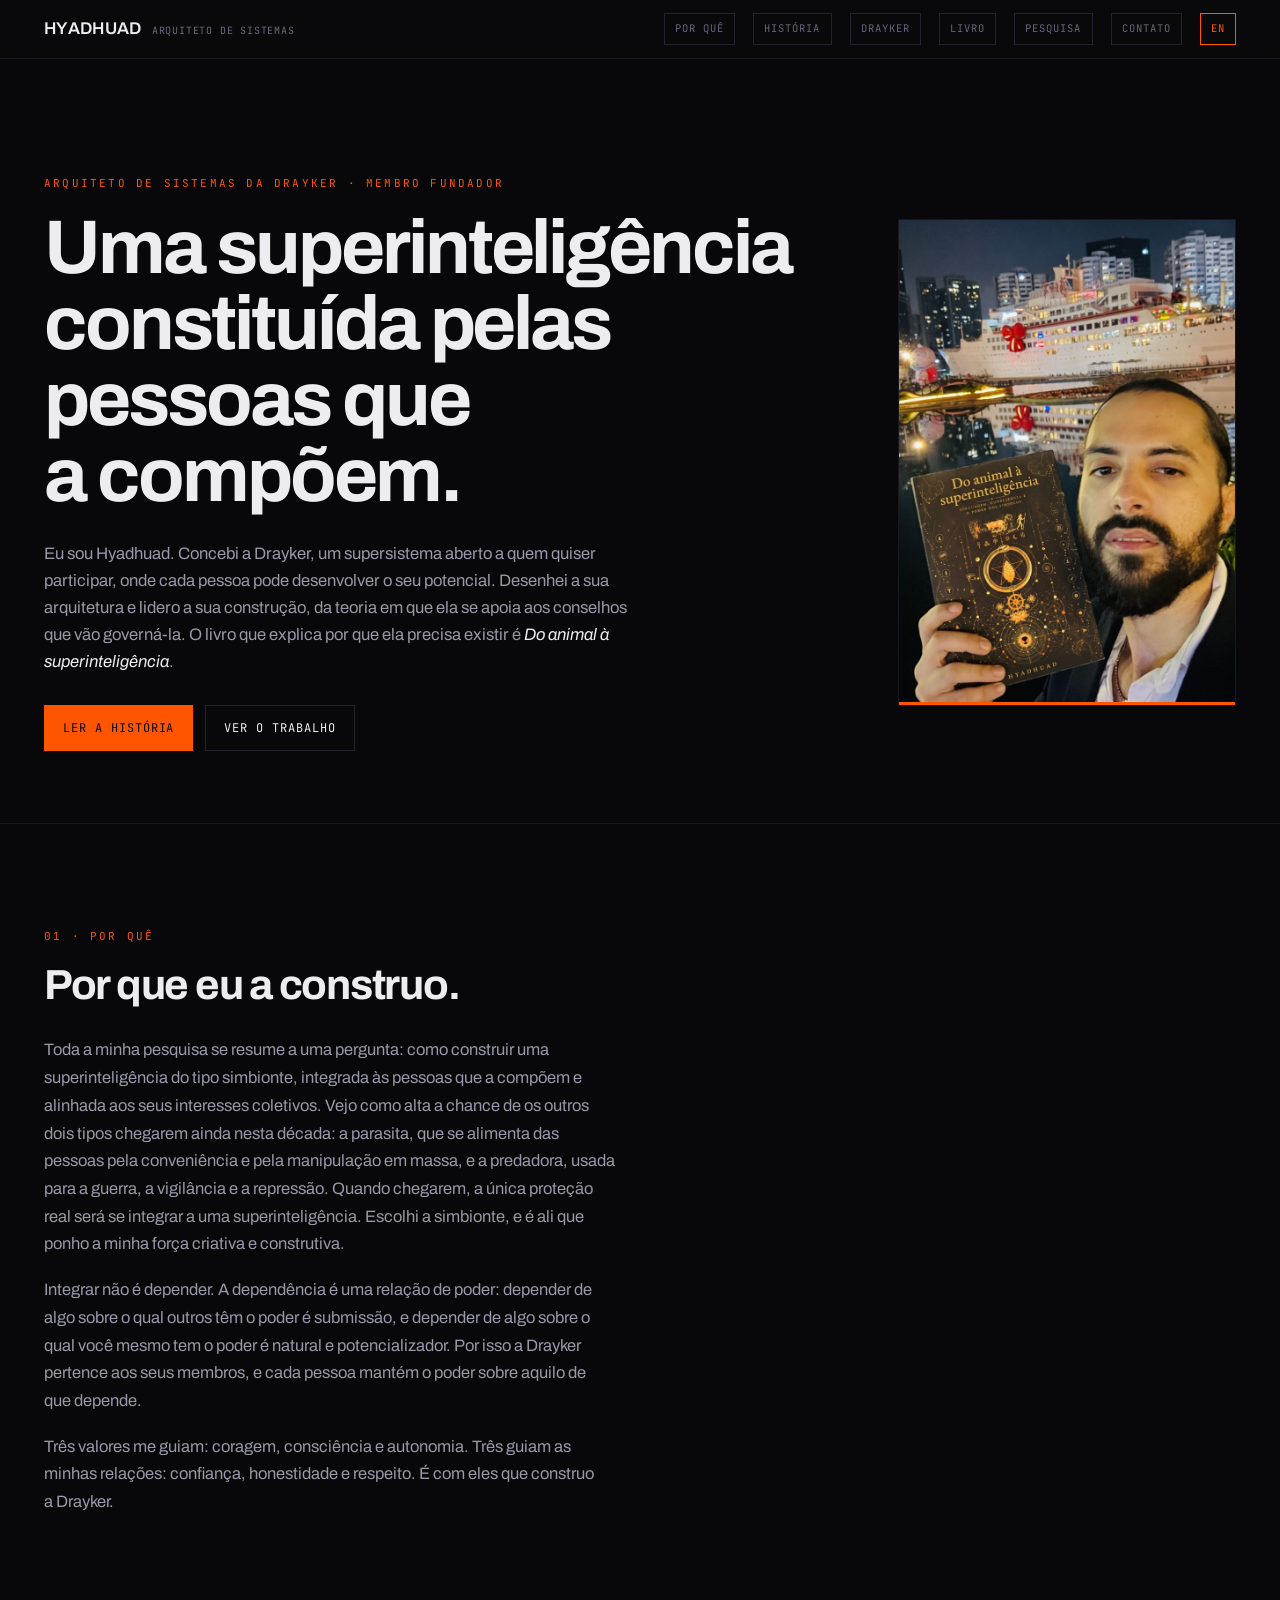
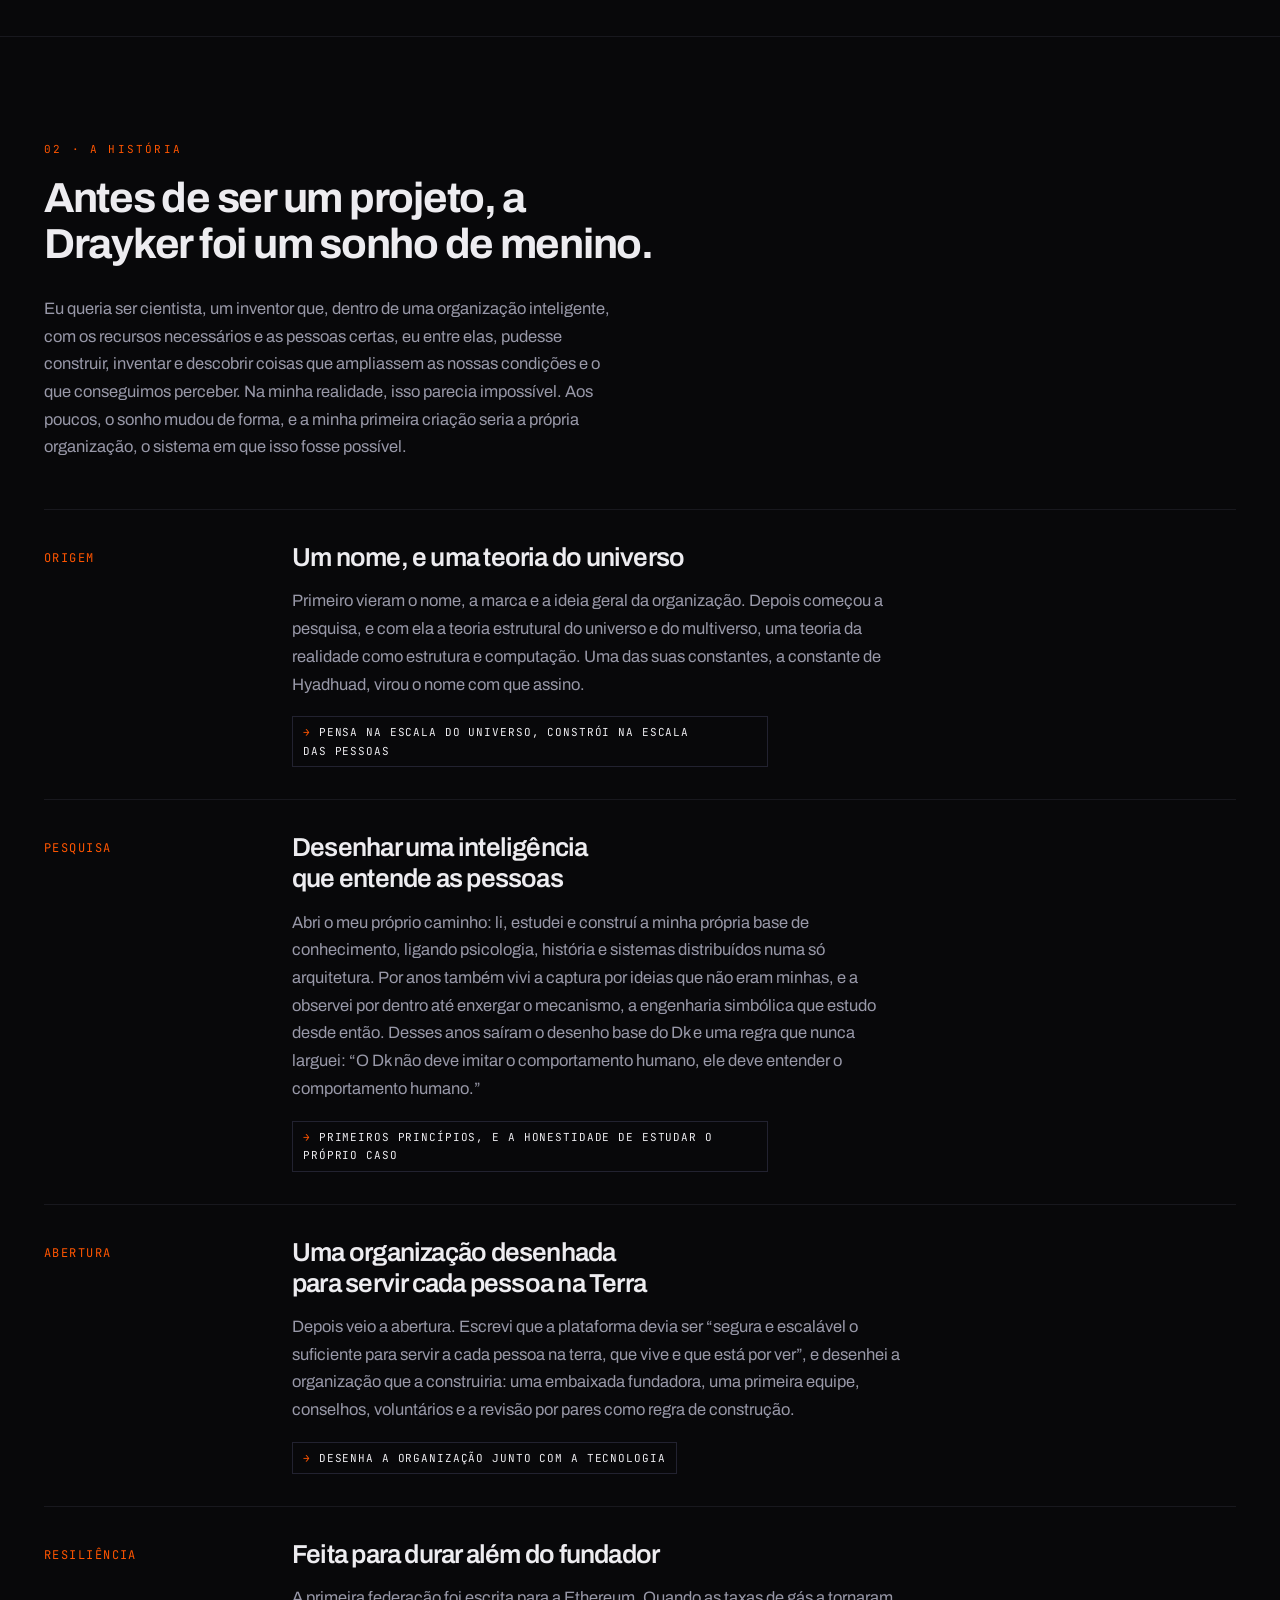
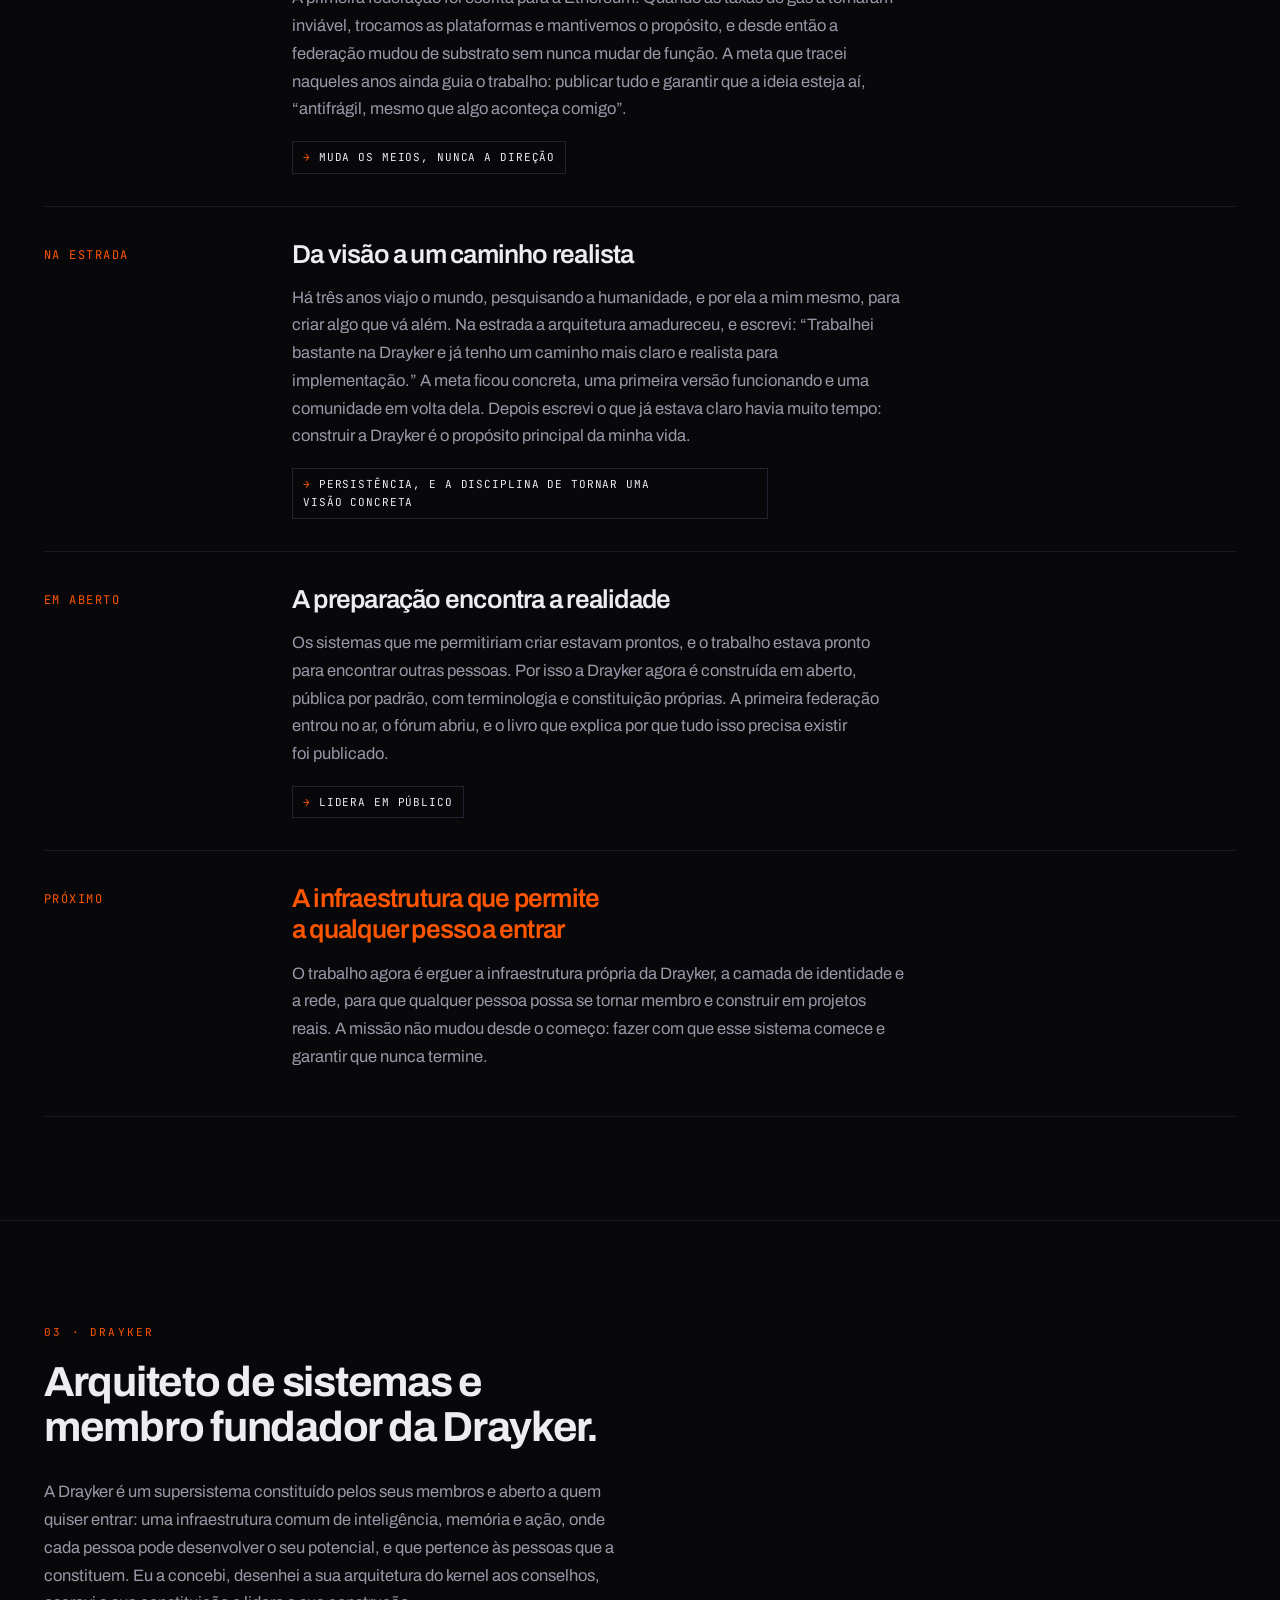
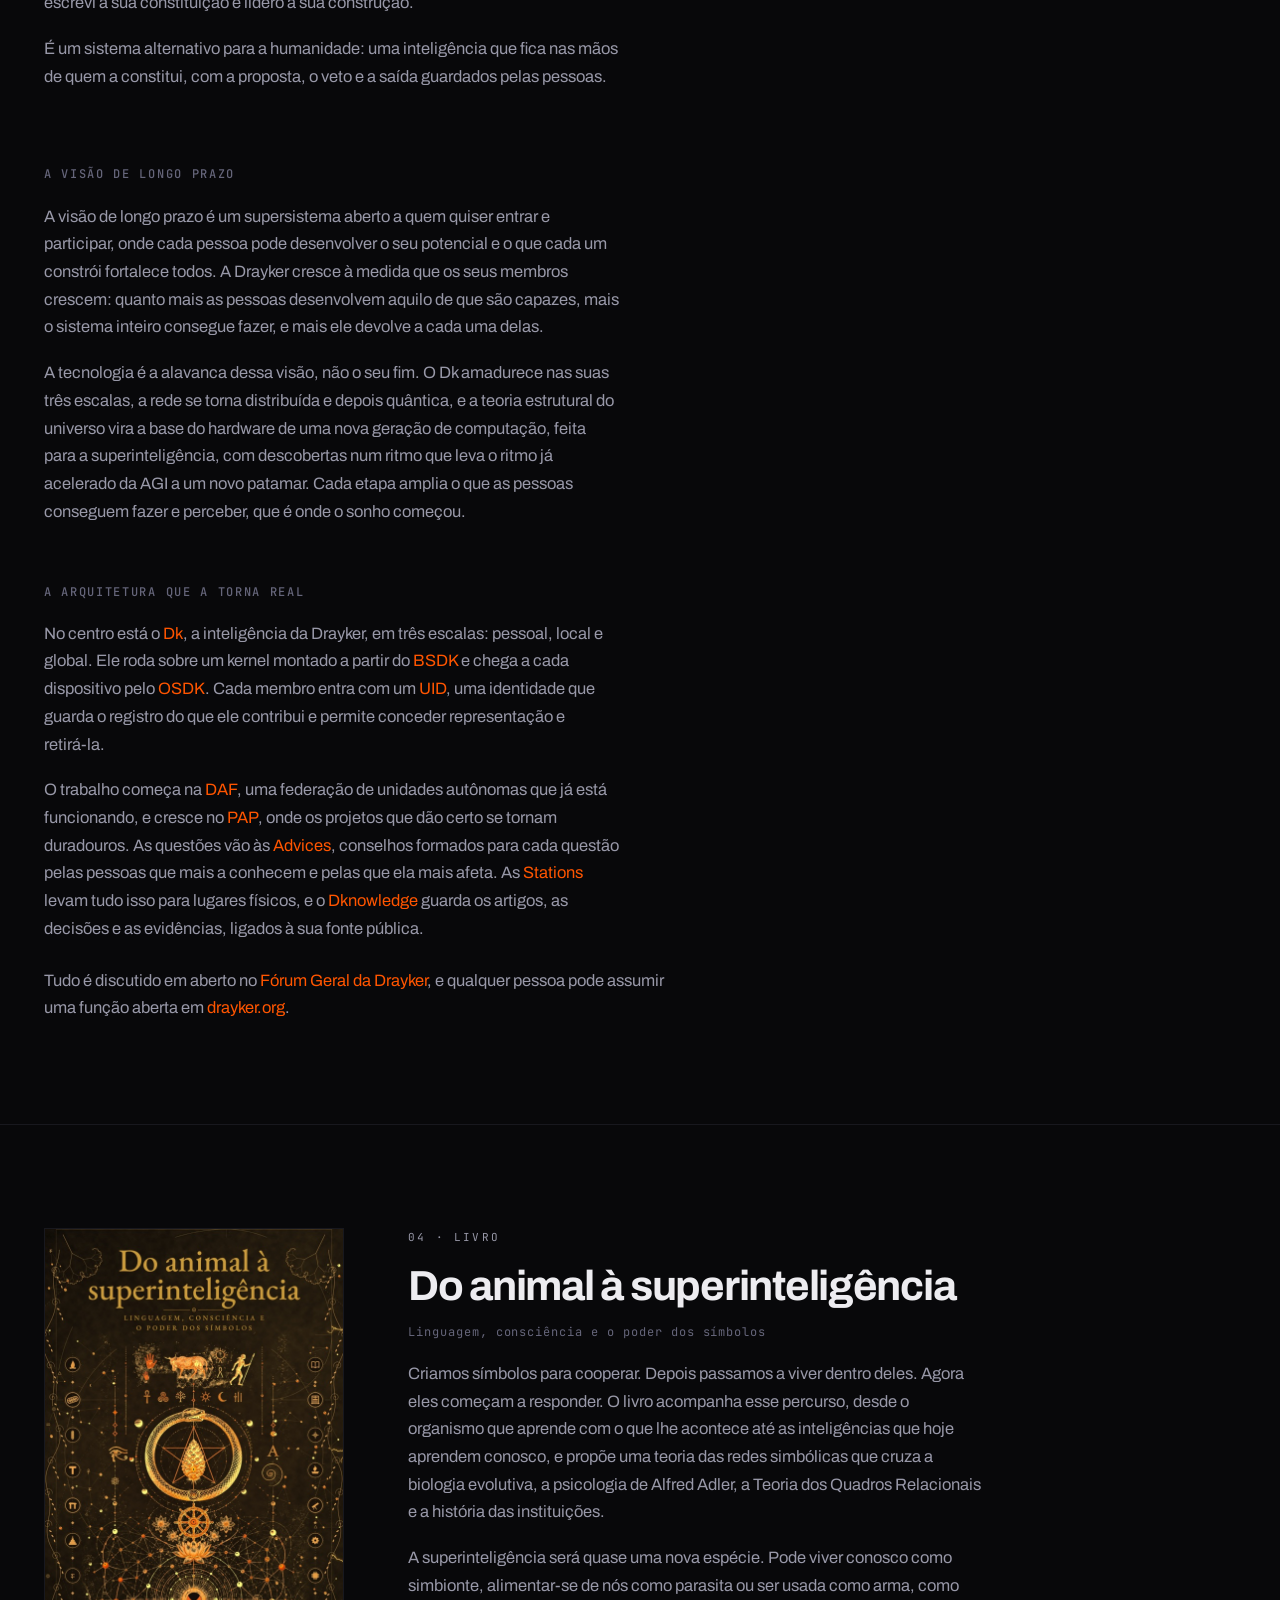
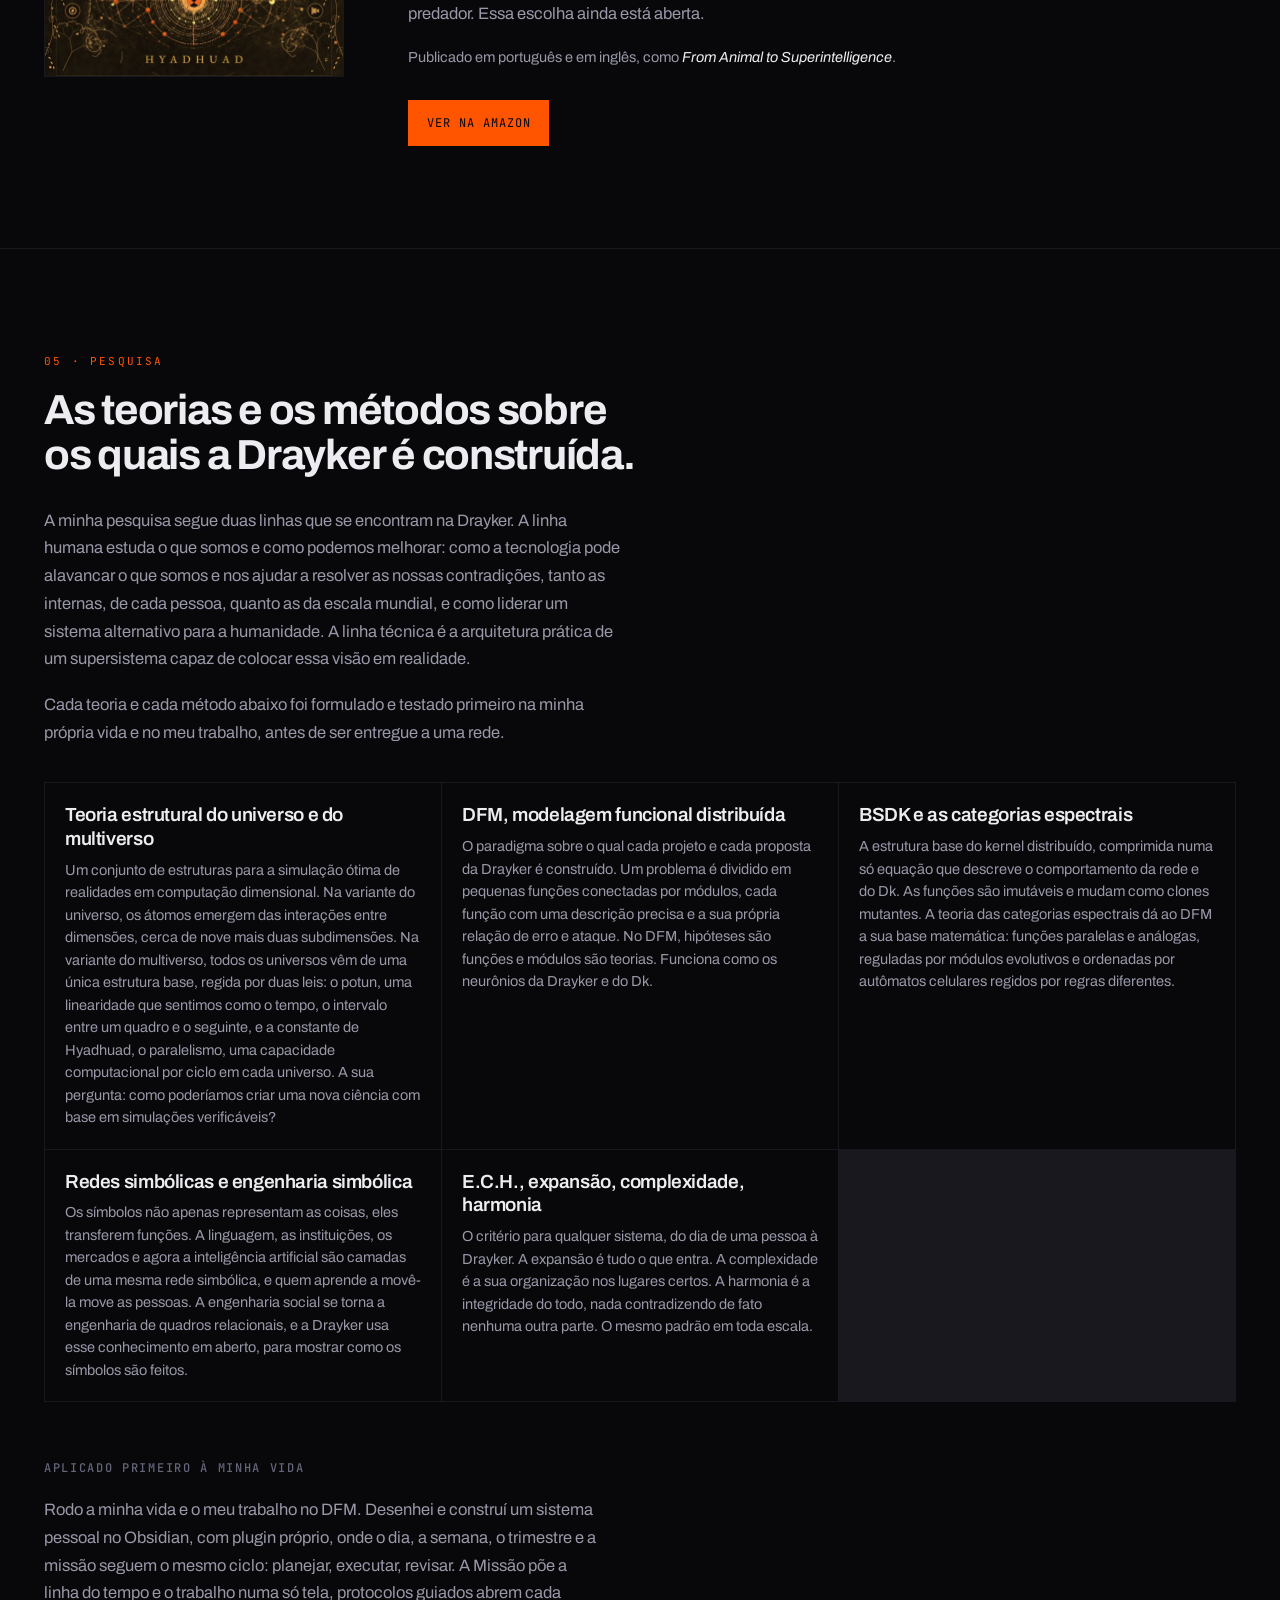
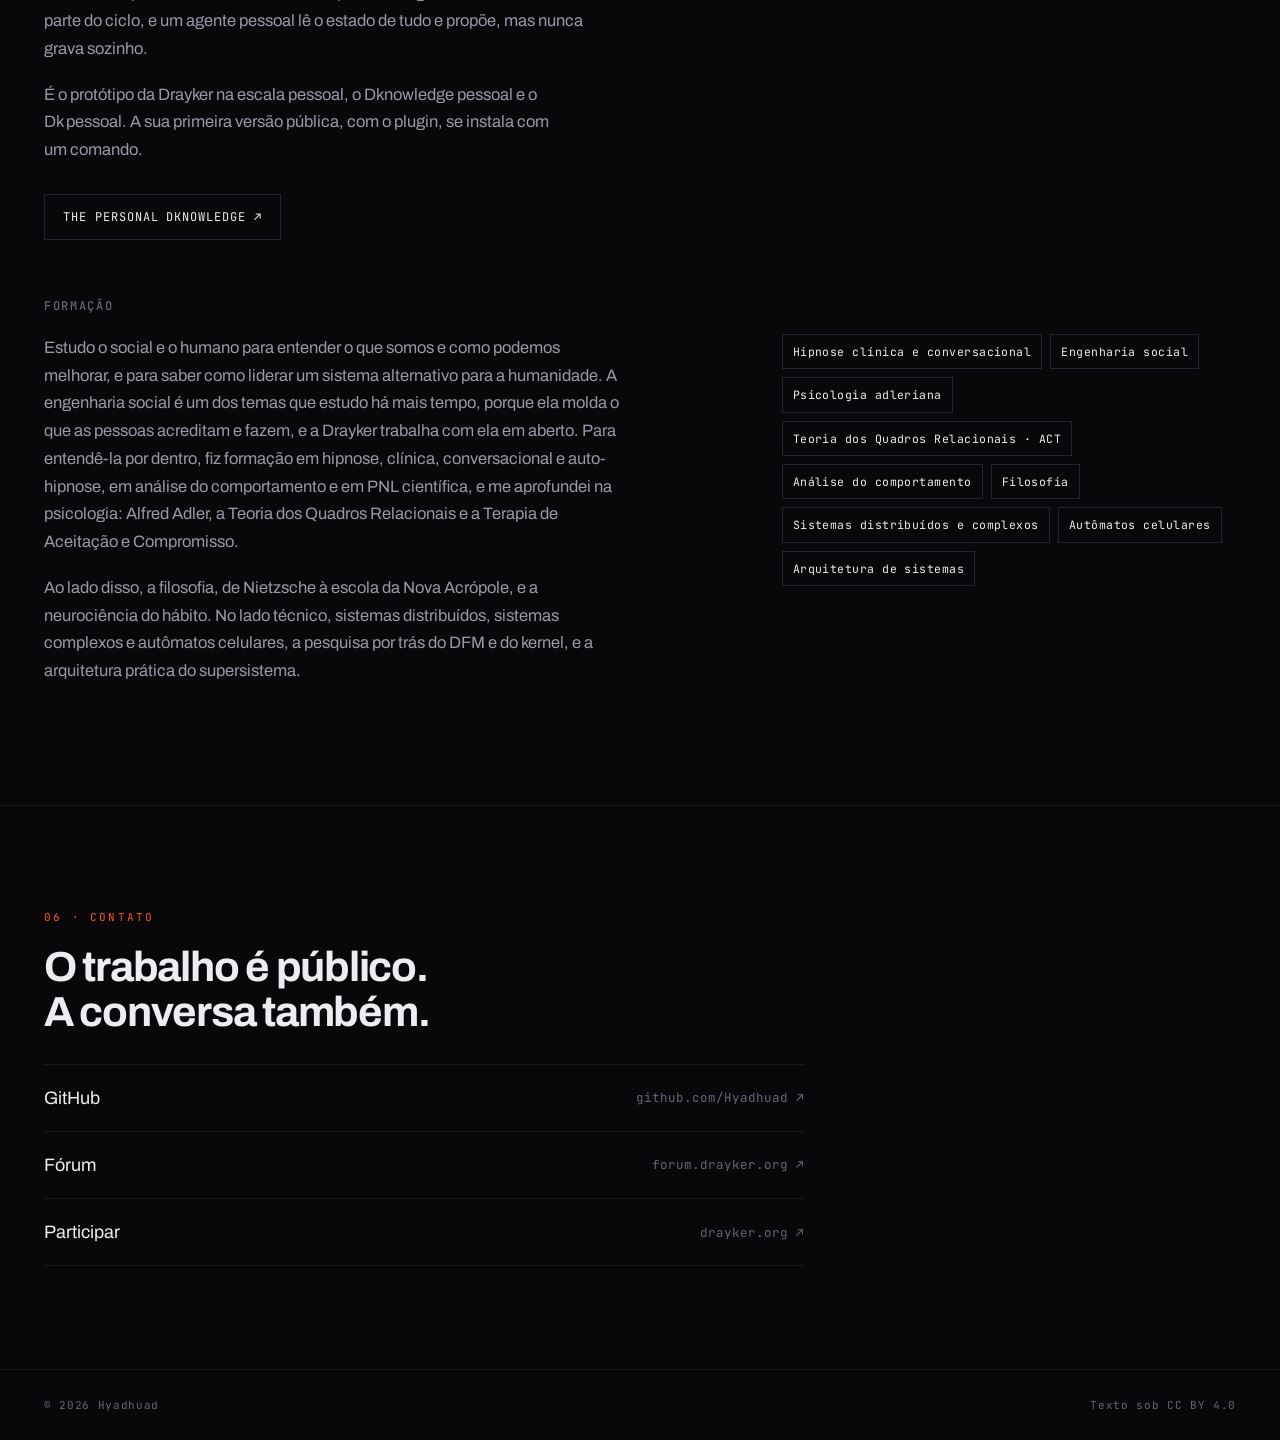
==== pt/index.html @ dadaca0d "feat: founder portfolio in English and Portuguese Story, why, Drayker, book, research and contact; P" ====
<!doctype html>
<html lang="pt-BR">
  <head>
    <meta charset="UTF-8" />
    <meta name="viewport" content="width=device-width, initial-scale=1.0" />
    <meta name="theme-color" content="#08080A" />
    <title>Hyadhuad | Arquiteto de sistemas e membro fundador da Drayker</title>
    <meta
      name="description"
      content="Hyadhuad é o arquiteto de sistemas e um membro fundador da Drayker, um supersistema aberto a quem quiser participar, onde cada pessoa pode desenvolver o seu potencial."
    />
    <link rel="canonical" href="https://hyadhuad.drayker.org/pt/" />
    <link rel="alternate" hreflang="en" href="https://hyadhuad.drayker.org/" />
    <link rel="alternate" hreflang="pt-BR" href="https://hyadhuad.drayker.org/pt/" />
    <link rel="alternate" hreflang="x-default" href="https://hyadhuad.drayker.org/" />
    <link rel="icon" href="../assets/favicon.svg" type="image/svg+xml" sizes="any" />
    <link rel="icon" href="../favicon.ico" sizes="32x32" />
    <link rel="apple-touch-icon" href="../assets/apple-touch-icon.png" sizes="180x180" />
    <meta property="og:type" content="profile" />
    <meta property="og:locale" content="pt_BR" />
    <meta property="og:site_name" content="Hyadhuad" />
    <meta property="og:title" content="Hyadhuad | Arquiteto de sistemas e membro fundador da Drayker" />
    <meta
      property="og:description"
      content="A arquitetura da Drayker, o livro Do animal à superinteligência e o método por trás dos dois."
    />
    <meta property="og:url" content="https://hyadhuad.drayker.org/pt/" />
    <meta property="og:image" content="https://hyadhuad.drayker.org/assets/og-hyadhuad-pt.png" />
    <meta name="twitter:card" content="summary_large_image" />
    <link rel="preconnect" href="https://fonts.googleapis.com" />
    <link rel="preconnect" href="https://fonts.gstatic.com" crossorigin />
    <link
      rel="stylesheet"
      href="https://fonts.googleapis.com/css2?family=Archivo:wght@400;500;600;700&family=JetBrains+Mono:wght@400;500&display=swap"
    />
    <link rel="stylesheet" href="../styles.css" />
    <script type="application/ld+json">
      {
        "@context": "https://schema.org",
        "@type": "Person",
        "name": "Hyadhuad",
        "jobTitle": "Arquiteto de sistemas",
        "url": "https://hyadhuad.drayker.org/pt/",
        "image": "https://hyadhuad.drayker.org/assets/hyadhuad.jpg",
        "sameAs": ["https://github.com/Hyadhuad"],
        "affiliation": { "@type": "Organization", "name": "Drayker", "url": "https://drayker.org" }
      }
    </script>
  </head>
  <body>
    <a class="skip-link" href="#content">Pular para o conteúdo</a>

    <header class="head">
      <div class="head-in">
        <a class="brand" href="#top" aria-label="Hyadhuad, topo da página">
          <strong>HYADHUAD</strong>
          <span>ARQUITETO DE SISTEMAS</span>
        </a>
        <nav class="head-links" aria-label="Seções">
          <a href="#why">POR QUÊ</a>
          <a href="#story">HISTÓRIA</a>
          <a href="#drayker">DRAYKER</a>
          <a href="#book">LIVRO</a>
          <a href="#research">PESQUISA</a>
          <a href="#contact">CONTATO</a>
          <a class="lang" href="../" hreflang="en" lang="en" aria-label="Read in English">EN</a>
        </nav>
      </div>
    </header>

    <main id="content">
      <section class="hero" id="top" aria-labelledby="hero-title">
        <div class="wrap">
          <div class="hero-grid">
            <div class="hero-copy">
              <p class="kicker">Arquiteto de sistemas da Drayker · Membro fundador</p>
              <h1 id="hero-title">Uma superinteligência constituída pelas pessoas que a compõem.</h1>
              <p class="lead">
                Eu sou Hyadhuad. Concebi a Drayker, um supersistema aberto a quem quiser participar, onde cada
                pessoa pode desenvolver o seu potencial. Desenhei a sua arquitetura e lidero a sua construção, da
                teoria em que ela se apoia aos conselhos que vão governá-la. O livro que explica por que ela
                precisa existir é <em>Do animal à superinteligência</em>.
              </p>
              <div class="actions">
                <a class="button" href="#story">Ler a história</a>
                <a class="button button-ghost" href="#drayker">Ver o trabalho</a>
              </div>
            </div>
            <figure class="portrait">
              <img
                src="../assets/hyadhuad.jpg"
                width="763"
                height="1100"
                alt="Hyadhuad à noite, num porto, segurando a edição em português do seu livro, Do animal à superinteligência"
              />
            </figure>
          </div>
        </div>
      </section>

      <section class="section" id="why" aria-labelledby="why-title">
        <div class="wrap">
          <p class="label">01 · Por quê</p>
          <h2 id="why-title">Por que eu a construo.</h2>
          <div class="prose narrow">
            <p>
              Toda a minha pesquisa se resume a uma pergunta: como construir uma superinteligência do tipo
              simbionte, integrada às pessoas que a compõem e alinhada aos seus interesses coletivos. Vejo como
              alta a chance de os outros dois tipos chegarem ainda nesta década: a parasita, que se alimenta das
              pessoas pela conveniência e pela manipulação em massa, e a predadora, usada para a guerra, a
              vigilância e a repressão. Quando chegarem, a única proteção real será se integrar a uma
              superinteligência. Escolhi a simbionte, e é ali que ponho a minha força criativa e construtiva.
            </p>
            <p>
              Integrar não é depender. A dependência é uma relação de poder: depender de algo sobre o qual outros
              têm o poder é submissão, e depender de algo sobre o qual você mesmo tem o poder é natural e
              potencializador. Por isso a Drayker pertence aos seus membros, e cada pessoa mantém o poder sobre
              aquilo de que depende.
            </p>
            <p>
              Três valores me guiam: coragem, consciência e autonomia. Três guiam as minhas relações: confiança,
              honestidade e respeito. É com eles que construo a Drayker.
            </p>
          </div>
        </div>
      </section>

      <section class="section" id="story" aria-labelledby="story-title">
        <div class="wrap">
          <p class="label">02 · A história</p>
          <h2 id="story-title">Antes de ser um projeto, a Drayker foi um sonho de menino.</h2>
          <div class="prose narrow">
            <p>
              Eu queria ser cientista, um inventor que, dentro de uma organização inteligente, com os recursos
              necessários e as pessoas certas, eu entre elas, pudesse construir, inventar e descobrir coisas que
              ampliassem as nossas condições e o que conseguimos perceber. Na minha realidade, isso parecia
              impossível. Aos poucos, o sonho mudou de forma, e a minha primeira criação seria a própria
              organização, o sistema em que isso fosse possível.
            </p>
          </div>

          <ol class="timeline" role="list">
            <li class="chapter">
              <div class="when">Origem</div>
              <div class="what">
                <h3>Um nome, e uma teoria do universo</h3>
                <p>
                  Primeiro vieram o nome, a marca e a ideia geral da organização. Depois começou a pesquisa, e com
                  ela a teoria estrutural do universo e do multiverso, uma teoria da realidade como estrutura e
                  computação. Uma das suas constantes, a constante de Hyadhuad, virou o nome com que assino.
                </p>
                <p class="trait">Pensa na escala do universo, constrói na escala das pessoas</p>
              </div>
            </li>
            <li class="chapter">
              <div class="when">Pesquisa</div>
              <div class="what">
                <h3>Desenhar uma inteligência que entende as pessoas</h3>
                <p>
                  Abri o meu próprio caminho: li, estudei e construí a minha própria base de conhecimento, ligando
                  psicologia, história e sistemas distribuídos numa só arquitetura. Por anos também vivi a captura
                  por ideias que não eram minhas, e a observei por dentro até enxergar o mecanismo, a engenharia
                  simbólica que estudo desde então. Desses anos saíram o desenho base do Dk e uma regra que nunca
                  larguei: “O Dk não deve imitar o comportamento humano, ele deve entender o comportamento humano.”
                </p>
                <p class="trait">Primeiros princípios, e a honestidade de estudar o próprio caso</p>
              </div>
            </li>
            <li class="chapter">
              <div class="when">Abertura</div>
              <div class="what">
                <h3>Uma organização desenhada para servir cada pessoa na Terra</h3>
                <p>
                  Depois veio a abertura. Escrevi que a plataforma devia ser “segura e escalável o suficiente para
                  servir a cada pessoa na terra, que vive e que está por ver”, e desenhei a organização que a
                  construiria: uma embaixada fundadora, uma primeira equipe, conselhos, voluntários e a revisão por
                  pares como regra de construção.
                </p>
                <p class="trait">Desenha a organização junto com a tecnologia</p>
              </div>
            </li>
            <li class="chapter">
              <div class="when">Resiliência</div>
              <div class="what">
                <h3>Feita para durar além do fundador</h3>
                <p>
                  A primeira federação foi escrita para a Ethereum. Quando as taxas de gás a tornaram inviável,
                  trocamos as plataformas e mantivemos o propósito, e desde então a federação mudou de substrato sem
                  nunca mudar de função. A meta que tracei naqueles anos ainda guia o trabalho: publicar tudo e
                  garantir que a ideia esteja aí, “antifrágil, mesmo que algo aconteça comigo”.
                </p>
                <p class="trait">Muda os meios, nunca a direção</p>
              </div>
            </li>
            <li class="chapter">
              <div class="when">Na estrada</div>
              <div class="what">
                <h3>Da visão a um caminho realista</h3>
                <p>
                  Há três anos viajo o mundo, pesquisando a humanidade, e por ela a mim mesmo, para criar algo que
                  vá além. Na estrada a arquitetura amadureceu, e escrevi: “Trabalhei bastante na Drayker e já tenho
                  um caminho mais claro e realista para implementação.” A meta ficou concreta, uma primeira versão
                  funcionando e uma comunidade em volta dela. Depois escrevi o que já estava claro havia muito tempo:
                  construir a Drayker é o propósito principal da minha vida.
                </p>
                <p class="trait">Persistência, e a disciplina de tornar uma visão concreta</p>
              </div>
            </li>
            <li class="chapter">
              <div class="when">Em aberto</div>
              <div class="what">
                <h3>A preparação encontra a realidade</h3>
                <p>
                  Os sistemas que me permitiriam criar estavam prontos, e o trabalho estava pronto para encontrar
                  outras pessoas. Por isso a Drayker agora é construída em aberto, pública por padrão, com
                  terminologia e constituição próprias. A primeira federação entrou no ar, o fórum abriu, e o livro
                  que explica por que tudo isso precisa existir foi publicado.
                </p>
                <p class="trait">Lidera em público</p>
              </div>
            </li>
            <li class="chapter is-now">
              <div class="when">Próximo</div>
              <div class="what">
                <h3>A infraestrutura que permite a qualquer pessoa entrar</h3>
                <p>
                  O trabalho agora é erguer a infraestrutura própria da Drayker, a camada de identidade e a rede,
                  para que qualquer pessoa possa se tornar membro e construir em projetos reais. A missão não mudou
                  desde o começo: fazer com que esse sistema comece e garantir que nunca termine.
                </p>
              </div>
            </li>
          </ol>
        </div>
      </section>

      <section class="section" id="drayker" aria-labelledby="drayker-title">
        <div class="wrap">
          <p class="label">03 · Drayker</p>
          <h2 id="drayker-title">Arquiteto de sistemas e membro fundador da Drayker.</h2>
          <div class="cols">
            <div class="prose">
              <p>
                A Drayker é um supersistema constituído pelos seus membros e aberto a quem quiser entrar: uma
                infraestrutura comum de inteligência, memória e ação, onde cada pessoa pode desenvolver o seu
                potencial, e que pertence às pessoas que a constituem. Eu a concebi, desenhei a sua arquitetura do
                kernel aos conselhos, escrevi a sua constituição e lidero a sua construção.
              </p>
              <p>
                É um sistema alternativo para a humanidade: uma inteligência que fica nas mãos de quem a constitui,
                com a proposta, o veto e a saída guardados pelas pessoas.
              </p>
            </div>
          </div>

          <h3 class="sub">A visão de longo prazo</h3>
          <div class="prose">
            <p>
              A visão de longo prazo é um supersistema aberto a quem quiser entrar e participar, onde cada pessoa
              pode desenvolver o seu potencial e o que cada um constrói fortalece todos. A Drayker cresce à medida
              que os seus membros crescem: quanto mais as pessoas desenvolvem aquilo de que são capazes, mais o
              sistema inteiro consegue fazer, e mais ele devolve a cada uma delas.
            </p>
            <p>
              A tecnologia é a alavanca dessa visão, não o seu fim. O Dk amadurece nas suas três escalas, a rede se
              torna distribuída e depois quântica, e a teoria estrutural do universo vira a base do hardware de uma
              nova geração de computação, feita para a superinteligência, com descobertas num ritmo que leva o
              ritmo já acelerado da AGI a um novo patamar. Cada etapa amplia o que as pessoas conseguem fazer e
              perceber, que é onde o sonho começou.
            </p>
          </div>

          <h3 class="sub">A arquitetura que a torna real</h3>
          <div class="prose">
            <p>
              No centro está o <a href="https://dk.drayker.org">Dk</a>, a inteligência da Drayker, em três
              escalas: pessoal, local e global. Ele roda sobre um kernel montado a partir do
              <a href="https://bsdk.drayker.org">BSDK</a> e chega a cada dispositivo pelo
              <a href="https://osdk.drayker.org">OSDK</a>. Cada membro entra com um
              <a href="https://uid.drayker.org">UID</a>, uma identidade que guarda o registro do que ele contribui
              e permite conceder representação e retirá-la.
            </p>
            <p>
              O trabalho começa na <a href="https://daf.drayker.org">DAF</a>, uma federação de unidades autônomas
              que já está funcionando, e cresce no <a href="https://pap.drayker.org">PAP</a>, onde os projetos que
              dão certo se tornam duradouros. As questões vão às <a href="https://advices.drayker.org">Advices</a>,
              conselhos formados para cada questão pelas pessoas que mais a conhecem e pelas que ela mais afeta. As
              <a href="https://stations.drayker.org">Stations</a> levam tudo isso para lugares físicos, e o
              <a href="https://dknowledge.drayker.org">Dknowledge</a> guarda os artigos, as decisões e as
              evidências, ligados à sua fonte pública.
            </p>
          </div>
          <p class="note">
            Tudo é discutido em aberto no <a href="https://forum.drayker.org">Fórum Geral da Drayker</a>, e
            qualquer pessoa pode assumir uma função aberta em <a href="https://drayker.org">drayker.org</a>.
          </p>
        </div>
      </section>

      <section class="section" id="book" aria-labelledby="book-title">
        <div class="wrap book">
          <figure class="cover">
            <img
              src="../assets/book-cover-pt.jpg"
              width="600"
              height="900"
              loading="lazy"
              alt="Capa de Do animal à superinteligência, de Hyadhuad"
            />
          </figure>
          <div class="prose">
            <p class="label">04 · Livro</p>
            <h2 id="book-title">Do animal à superinteligência</h2>
            <p class="subtitle">Linguagem, consciência e o poder dos símbolos</p>
            <p>
              Criamos símbolos para cooperar. Depois passamos a viver dentro deles. Agora eles começam a responder.
              O livro acompanha esse percurso, desde o organismo que aprende com o que lhe acontece até as
              inteligências que hoje aprendem conosco, e propõe uma teoria das redes simbólicas que cruza a
              biologia evolutiva, a psicologia de Alfred Adler, a Teoria dos Quadros Relacionais e a história das
              instituições.
            </p>
            <p>
              A superinteligência será quase uma nova espécie. Pode viver conosco como simbionte, alimentar-se de
              nós como parasita ou ser usada como arma, como predador. Essa escolha ainda está aberta.
            </p>
            <p class="editions">
              Publicado em português e em inglês, como <em>From Animal to Superintelligence</em>.
            </p>
            <div class="actions">
              <a class="button" href="https://www.amazon.com.br/s?k=Hyadhuad+Do+animal+%C3%A0+superintelig%C3%AAncia">Ver na Amazon</a>
            </div>
          </div>
        </div>
      </section>

      <section class="section" id="research" aria-labelledby="research-title">
        <div class="wrap">
          <p class="label">05 · Pesquisa</p>
          <h2 id="research-title">As teorias e os métodos sobre os quais a Drayker é construída.</h2>
          <div class="prose narrow">
            <p>
              A minha pesquisa segue duas linhas que se encontram na Drayker. A linha humana estuda o que somos e
              como podemos melhorar: como a tecnologia pode alavancar o que somos e nos ajudar a resolver as nossas
              contradições, tanto as internas, de cada pessoa, quanto as da escala mundial, e como liderar um
              sistema alternativo para a humanidade. A linha técnica é a arquitetura prática de um supersistema
              capaz de colocar essa visão em realidade.
            </p>
            <p>
              Cada teoria e cada método abaixo foi formulado e testado primeiro na minha própria vida e no meu
              trabalho, antes de ser entregue a uma rede.
            </p>
          </div>

          <ul class="grid theories" role="list">
            <li class="card card-static">
              <span class="card-k">Teoria estrutural do universo e do multiverso</span>
              <span class="card-t">Um conjunto de estruturas para a simulação ótima de realidades em computação dimensional. Na variante do universo, os átomos emergem das interações entre dimensões, cerca de nove mais duas subdimensões. Na variante do multiverso, todos os universos vêm de uma única estrutura base, regida por duas leis: o potun, uma linearidade que sentimos como o tempo, o intervalo entre um quadro e o seguinte, e a constante de Hyadhuad, o paralelismo, uma capacidade computacional por ciclo em cada universo. A sua pergunta: como poderíamos criar uma nova ciência com base em simulações verificáveis?</span>
            </li>
            <li class="card card-static">
              <span class="card-k">DFM, modelagem funcional distribuída</span>
              <span class="card-t">O paradigma sobre o qual cada projeto e cada proposta da Drayker é construído. Um problema é dividido em pequenas funções conectadas por módulos, cada função com uma descrição precisa e a sua própria relação de erro e ataque. No DFM, hipóteses são funções e módulos são teorias. Funciona como os neurônios da Drayker e do Dk.</span>
            </li>
            <li class="card card-static">
              <span class="card-k">BSDK e as categorias espectrais</span>
              <span class="card-t">A estrutura base do kernel distribuído, comprimida numa só equação que descreve o comportamento da rede e do Dk. As funções são imutáveis e mudam como clones mutantes. A teoria das categorias espectrais dá ao DFM a sua base matemática: funções paralelas e análogas, reguladas por módulos evolutivos e ordenadas por autômatos celulares regidos por regras diferentes.</span>
            </li>
            <li class="card card-static">
              <span class="card-k">Redes simbólicas e engenharia simbólica</span>
              <span class="card-t">Os símbolos não apenas representam as coisas, eles transferem funções. A linguagem, as instituições, os mercados e agora a inteligência artificial são camadas de uma mesma rede simbólica, e quem aprende a movê-la move as pessoas. A engenharia social se torna a engenharia de quadros relacionais, e a Drayker usa esse conhecimento em aberto, para mostrar como os símbolos são feitos.</span>
            </li>
            <li class="card card-static">
              <span class="card-k">E.C.H., expansão, complexidade, harmonia</span>
              <span class="card-t">O critério para qualquer sistema, do dia de uma pessoa à Drayker. A expansão é tudo o que entra. A complexidade é a sua organização nos lugares certos. A harmonia é a integridade do todo, nada contradizendo de fato nenhuma outra parte. O mesmo padrão em toda escala.</span>
            </li>
          </ul>

          <h3 class="sub">Aplicado primeiro à minha vida</h3>
          <div class="prose narrow">
            <p>
              Rodo a minha vida e o meu trabalho no DFM. Desenhei e construí um sistema pessoal no Obsidian, com
              plugin próprio, onde o dia, a semana, o trimestre e a missão seguem o mesmo ciclo: planejar, executar,
              revisar. A Missão põe a linha do tempo e o trabalho numa só tela, protocolos guiados abrem cada parte
              do ciclo, e um agente pessoal lê o estado de tudo e propõe, mas nunca grava sozinho.
            </p>
            <p>
              É o protótipo da Drayker na escala pessoal, o Dknowledge pessoal e o Dk pessoal. A sua primeira versão
              pública, com o plugin, se instala com um comando.
            </p>
          </div>
          <div class="actions">
            <a class="button button-ghost" href="https://github.com/draykerdk/personal-dknowledge">The Personal Dknowledge ↗</a>
          </div>

          <h3 class="sub">Formação</h3>
          <div class="cols">
            <div class="prose">
              <p>
                Estudo o social e o humano para entender o que somos e como podemos melhorar, e para saber como
                liderar um sistema alternativo para a humanidade. A engenharia social é um dos temas que estudo há
                mais tempo, porque ela molda o que as pessoas acreditam e fazem, e a Drayker trabalha com ela em
                aberto. Para entendê-la por dentro, fiz formação em hipnose, clínica, conversacional e
                auto-hipnose, em análise do comportamento e em PNL científica, e me aprofundei na psicologia: Alfred
                Adler, a Teoria dos Quadros Relacionais e a Terapia de Aceitação e Compromisso.
              </p>
              <p>
                Ao lado disso, a filosofia, de Nietzsche à escola da Nova Acrópole, e a neurociência do hábito. No
                lado técnico, sistemas distribuídos, sistemas complexos e autômatos celulares, a pesquisa por trás
                do DFM e do kernel, e a arquitetura prática do supersistema.
              </p>
            </div>
            <ul class="tags" role="list">
              <li>Hipnose clínica e conversacional</li>
              <li>Engenharia social</li>
              <li>Psicologia adleriana</li>
              <li>Teoria dos Quadros Relacionais · ACT</li>
              <li>Análise do comportamento</li>
              <li>Filosofia</li>
              <li>Sistemas distribuídos e complexos</li>
              <li>Autômatos celulares</li>
              <li>Arquitetura de sistemas</li>
            </ul>
          </div>
        </div>
      </section>

      <section class="section contact" id="contact" aria-labelledby="contact-title">
        <div class="wrap">
          <p class="label">06 · Contato</p>
          <h2 id="contact-title">O trabalho é público. A conversa também.</h2>
          <div class="links">
            <a class="link-row" href="https://github.com/Hyadhuad"><span>GitHub</span><span>github.com/Hyadhuad ↗</span></a>
            <a class="link-row" href="https://forum.drayker.org"><span>Fórum</span><span>forum.drayker.org ↗</span></a>
            <a class="link-row" href="https://drayker.org"><span>Participar</span><span>drayker.org ↗</span></a>
          </div>
        </div>
      </section>
    </main>

    <footer class="foot">
      <div class="wrap foot-in">
        <span>© <span id="year">2026</span> Hyadhuad</span>
        <span>Texto sob CC BY 4.0</span>
      </div>
    </footer>

    <script src="../script.js" defer></script>
  </body>
</html>
---- styles.css ----
/* Hyadhuad — same tokens as drayker.org, drayker.com and the drayker-theme.
   Canvas #08080A · surface #0C0C0F · border #18181E · text #EDECF0 · muted #8585A0
   accent #FF5500 · display Archivo · technical JetBrains Mono · width 1320px */
:root {
  --bg: #08080a;
  --surface: #0c0c0f;
  --border: #18181e;
  --border-2: #222230;
  --text: #edecf0;
  --muted: #9898a8;
  --dim: #65657a;
  --accent: #ff5500;
  --accent-2: #ff7a33;
  --mono: "JetBrains Mono", ui-monospace, monospace;
  --sans: "Archivo", -apple-system, BlinkMacSystemFont, sans-serif;
  --gutter: clamp(16px, 4vw, 44px);
}

* { box-sizing: border-box; }
html { -webkit-text-size-adjust: 100%; scroll-behavior: smooth; }
@media (prefers-reduced-motion: reduce) { html { scroll-behavior: auto; } }
body {
  margin: 0;
  background: var(--bg);
  color: var(--text);
  font-family: var(--sans);
  font-size: 16.5px;
  line-height: 1.68;
  -webkit-font-smoothing: antialiased;
}
a { color: var(--accent); text-decoration: none; }
a:hover { color: var(--accent-2); text-decoration: underline; }
a:focus-visible { outline: 2px solid var(--accent); outline-offset: 3px; }
::selection { background: var(--accent); color: var(--bg); }
img { max-width: 100%; height: auto; display: block; }

.skip-link { position: absolute; left: -9999px; top: 8px; background: var(--accent); color: var(--bg); padding: 8px 12px; z-index: 100; }
.skip-link:focus { left: 8px; }

.wrap { max-width: 1320px; margin: 0 auto; padding: 0 var(--gutter); }

/* Header */
.head { position: sticky; top: 0; z-index: 50; background: rgba(11, 11, 12, 0.9); backdrop-filter: blur(14px); border-bottom: 1px solid var(--border); }
.head-in { max-width: 1320px; margin: 0 auto; padding: 13px var(--gutter); display: flex; align-items: center; gap: 16px; flex-wrap: wrap; }
.brand { display: flex; align-items: baseline; gap: 10px; color: var(--text); }
.brand:hover { color: var(--text); text-decoration: none; }
.brand strong { font-size: 17px; font-weight: 600; letter-spacing: 0.02em; }
.brand span { font-family: var(--mono); font-size: 10px; color: #6a6a80; letter-spacing: 0.08em; }
.head-links { display: flex; gap: clamp(8px, 1.6vw, 18px); flex-wrap: wrap; margin-left: auto; }
.head-links a { font-family: var(--mono); font-size: 10.5px; letter-spacing: 0.1em; color: var(--dim); border: 1px solid var(--border-2); padding: 6px 10px; }
.head-links a:hover { border-color: var(--accent); color: var(--accent); text-decoration: none; }
@media (max-width: 560px) { .brand span { display: none; } .head-links a { padding: 5px 7px; font-size: 10px; } }

/* Shared type */
.kicker, .label { font-family: var(--mono); font-size: 11px; letter-spacing: 0.2em; text-transform: uppercase; color: var(--accent); margin: 0 0 18px; }
h1, h2, h3 { letter-spacing: -0.03em; text-wrap: balance; }
h2 { font-size: clamp(26px, 3.4vw, 42px); line-height: 1.08; font-weight: 700; margin: 0 0 28px; max-width: 26ch; }
.sub { font-family: var(--mono); font-size: 12px; letter-spacing: 0.14em; text-transform: uppercase; color: var(--dim); font-weight: 500; margin: 56px 0 18px; }
.prose p { color: var(--muted); max-width: 64ch; margin: 0 0 18px; text-wrap: pretty; }
.prose em, .lead em { color: var(--text); font-style: italic; }
.narrow { max-width: 64ch; }

/* Hero */
.hero { border-bottom: 1px solid var(--border); padding: clamp(48px, 9vw, 120px) 0 clamp(36px, 6vw, 72px); }
.hero h1 { font-size: clamp(34px, 6vw, 76px); line-height: 1; font-weight: 700; letter-spacing: -0.04em; margin: 0; max-width: 18ch; }
.lead { font-size: clamp(16px, 1.3vw, 19px); line-height: 1.62; color: var(--muted); max-width: 60ch; margin: 26px 0 0; }
.actions { display: flex; gap: 12px; flex-wrap: wrap; margin-top: 30px; }
.button { display: inline-block; font-family: var(--mono); font-size: 12px; letter-spacing: 0.08em; text-transform: uppercase; background: var(--accent); color: var(--bg); border: 1px solid var(--accent); padding: 12px 18px; }
.button:hover { background: var(--accent-2); border-color: var(--accent-2); color: var(--bg); text-decoration: none; }
.button-ghost { background: transparent; color: var(--text); border-color: var(--border-2); }
.button-ghost:hover { background: transparent; color: var(--accent); border-color: var(--accent); }
.facts { display: grid; grid-template-columns: repeat(3, minmax(0, 1fr)); gap: 1px; background: var(--border); border: 1px solid var(--border); margin: clamp(40px, 6vw, 72px) 0 0; }
.facts div { background: var(--bg); padding: 20px; }
.facts dt { font-size: clamp(28px, 3.4vw, 44px); font-weight: 700; letter-spacing: -0.04em; line-height: 1; }
.facts dd { margin: 10px 0 0; font-family: var(--mono); font-size: 11px; letter-spacing: 0.04em; color: var(--dim); line-height: 1.5; }
@media (max-width: 640px) { .facts { grid-template-columns: 1fr; } }

/* Sections */
.section { border-bottom: 1px solid var(--border); padding: clamp(56px, 8vw, 104px) 0; }
.cols { display: grid; grid-template-columns: minmax(0, 1fr); gap: 32px; }
@media (min-width: 900px) { .cols { grid-template-columns: minmax(0, 1.2fr) minmax(0, 0.8fr); gap: 56px; } }
.quote { margin: 0; border-left: 2px solid var(--accent); background: var(--surface); padding: 22px 24px; }
.quote p { margin: 0 0 14px; font-size: 17px; line-height: 1.55; color: var(--text); }
.quote cite { font-style: normal; font-family: var(--mono); font-size: 11px; letter-spacing: 0.06em; }

.grid { list-style: none; margin: 0; padding: 0; display: grid; grid-template-columns: repeat(auto-fill, minmax(260px, 1fr)); gap: 1px; background: var(--border); border: 1px solid var(--border); }
.card { display: flex; flex-direction: column; gap: 8px; height: 100%; background: var(--bg); padding: 20px; color: var(--text); }
.card:hover { background: var(--surface); text-decoration: none; color: var(--text); }
.card:hover .card-k { color: var(--accent); }
.card-k { font-weight: 600; font-size: 18px; letter-spacing: -0.02em; }
.card-k::after { content: " ↗"; color: var(--dim); font-size: 14px; }
.card-t { color: var(--muted); font-size: 14.5px; line-height: 1.55; }
.note { color: var(--muted); margin: 24px 0 0; max-width: 72ch; }

/* Book */
.book { display: grid; grid-template-columns: minmax(0, 1fr); gap: 36px; align-items: start; }
@media (min-width: 820px) { .book { grid-template-columns: minmax(0, 300px) minmax(0, 1fr); gap: 64px; } }
.cover { margin: 0; max-width: 300px; border: 1px solid var(--border); }
.subtitle { font-family: var(--mono); font-size: 12px; letter-spacing: 0.08em; color: var(--dim) !important; margin-top: -16px !important; }
.editions { font-size: 14.5px; }

/* Method */
.steps { list-style: none; margin: 36px 0 0; padding: 0; display: grid; grid-template-columns: repeat(auto-fit, minmax(220px, 1fr)); gap: 1px; background: var(--border); border: 1px solid var(--border); }
.steps li { background: var(--bg); padding: 22px; }
.steps span { display: block; font-family: var(--mono); font-size: 11px; color: var(--accent); letter-spacing: 0.1em; margin-bottom: 14px; }
.steps strong { font-size: 18px; letter-spacing: -0.02em; }
.steps p { color: var(--muted); font-size: 14.5px; line-height: 1.55; margin: 8px 0 0; }

/* Contact */
.links { border-top: 1px solid var(--border); max-width: 760px; }
.link-row { display: flex; justify-content: space-between; gap: 16px; flex-wrap: wrap; padding: 18px 0; border-bottom: 1px solid var(--border); color: var(--text); font-size: 18px; }
.link-row span:last-child { font-family: var(--mono); font-size: 12.5px; color: var(--dim); align-self: center; }
.link-row:hover { color: var(--accent); text-decoration: none; }
.link-row:hover span:last-child { color: var(--accent); }

.foot-in { display: flex; justify-content: space-between; gap: 12px; flex-wrap: wrap; padding: 26px var(--gutter); font-family: var(--mono); font-size: 11px; color: var(--dim); letter-spacing: 0.06em; }

/* Story timeline */
.timeline { list-style: none; margin: 48px 0 0; padding: 0; border-top: 1px solid var(--border); }
.chapter { display: grid; grid-template-columns: minmax(0, 1fr); gap: 8px; padding: 32px 0; border-bottom: 1px solid var(--border); }
@media (min-width: 820px) { .chapter { grid-template-columns: 200px minmax(0, 1fr); gap: 48px; } }
.when { font-family: var(--mono); font-size: 12px; letter-spacing: 0.12em; text-transform: uppercase; color: var(--accent); padding-top: 6px; }
.what h3 { font-size: clamp(20px, 2.2vw, 26px); line-height: 1.2; font-weight: 600; margin: 0 0 14px; max-width: 34ch; }
.what p { color: var(--muted); max-width: 68ch; margin: 0 0 14px; text-wrap: pretty; }
.what .trait { display: inline-block; margin: 4px 0 0; font-family: var(--mono); font-size: 11px; letter-spacing: 0.08em; text-transform: uppercase; color: var(--text); border: 1px solid var(--border-2); padding: 6px 10px; }
.what .trait::before { content: "→ "; color: var(--accent); }
.is-now .what h3 { color: var(--accent); }
.section, .hero { scroll-margin-top: 110px; }

/* Hero portrait */
.hero-grid { display: grid; grid-template-columns: minmax(0, 1fr); gap: clamp(28px, 5vw, 64px); align-items: center; }
@media (min-width: 900px) { .hero-grid { grid-template-columns: minmax(0, 1.4fr) minmax(0, 0.6fr); } }
.portrait { margin: 0; max-width: 420px; border: 1px solid var(--border); position: relative; }
.portrait img { aspect-ratio: 763 / 1100; object-fit: cover; }
.portrait::after { content: ""; position: absolute; left: 0; right: 0; bottom: 0; height: 3px; background: var(--accent); }
@media (max-width: 899px) { .portrait { max-width: 340px; } }
@media (max-width: 899px) { .portrait img { aspect-ratio: 1 / 1; object-position: 50% 78%; } }

/* Research */
.theories { grid-template-columns: repeat(auto-fill, minmax(320px, 1fr)); margin-top: 36px; }
@media (max-width: 400px) { .theories { grid-template-columns: 1fr; } }
.card-static:hover { background: var(--bg); }
.card-static .card-k::after { content: none; }
.card-y { font-family: var(--mono); font-size: 11px; letter-spacing: 0.12em; text-transform: uppercase; color: var(--accent); }
.card-static .card-k { font-size: 19px; line-height: 1.25; }
.tags { list-style: none; margin: 0; padding: 0; display: flex; flex-wrap: wrap; gap: 8px; align-content: flex-start; }
.tags li { font-family: var(--mono); font-size: 11.5px; letter-spacing: 0.04em; color: var(--text); border: 1px solid var(--border-2); padding: 7px 10px; }

/* Language switch */
.head-links a.lang { color: var(--accent); border-color: var(--accent); }
.head-links a.lang:hover { background: var(--accent); color: var(--bg); }
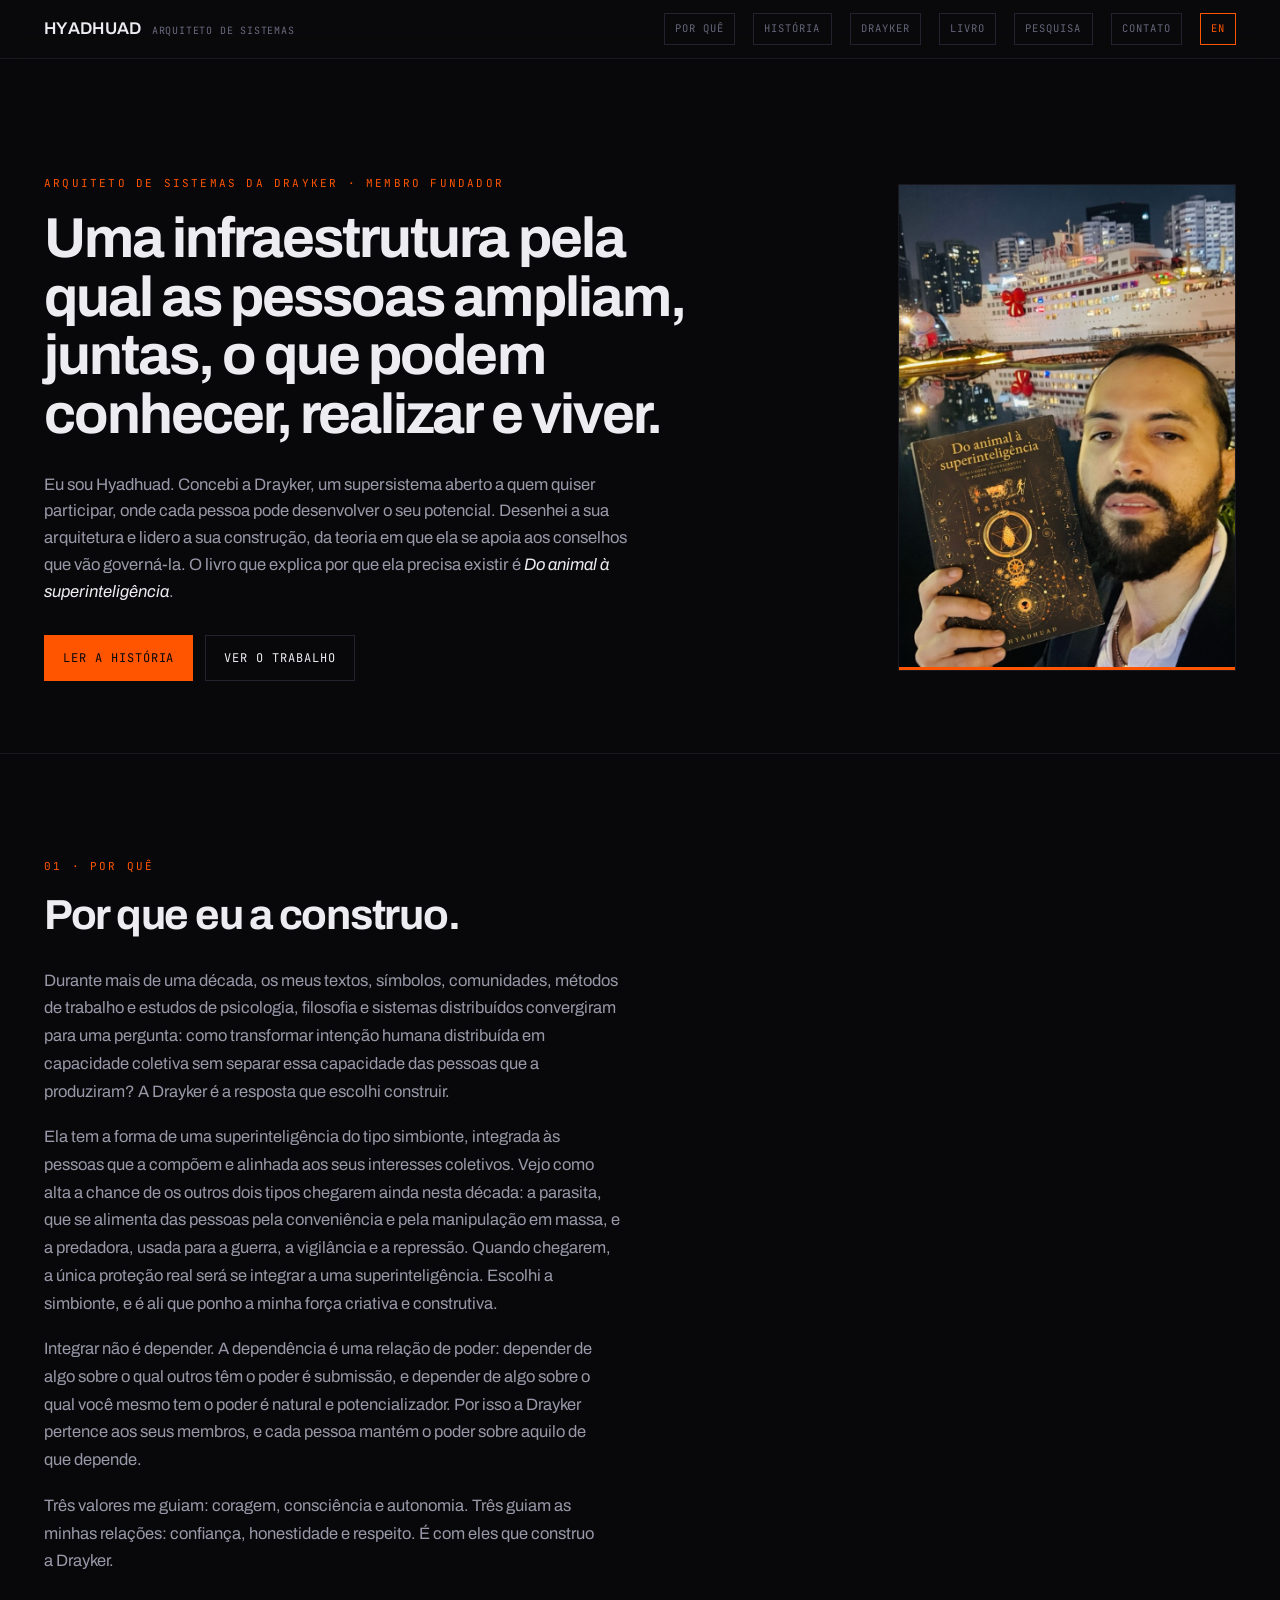
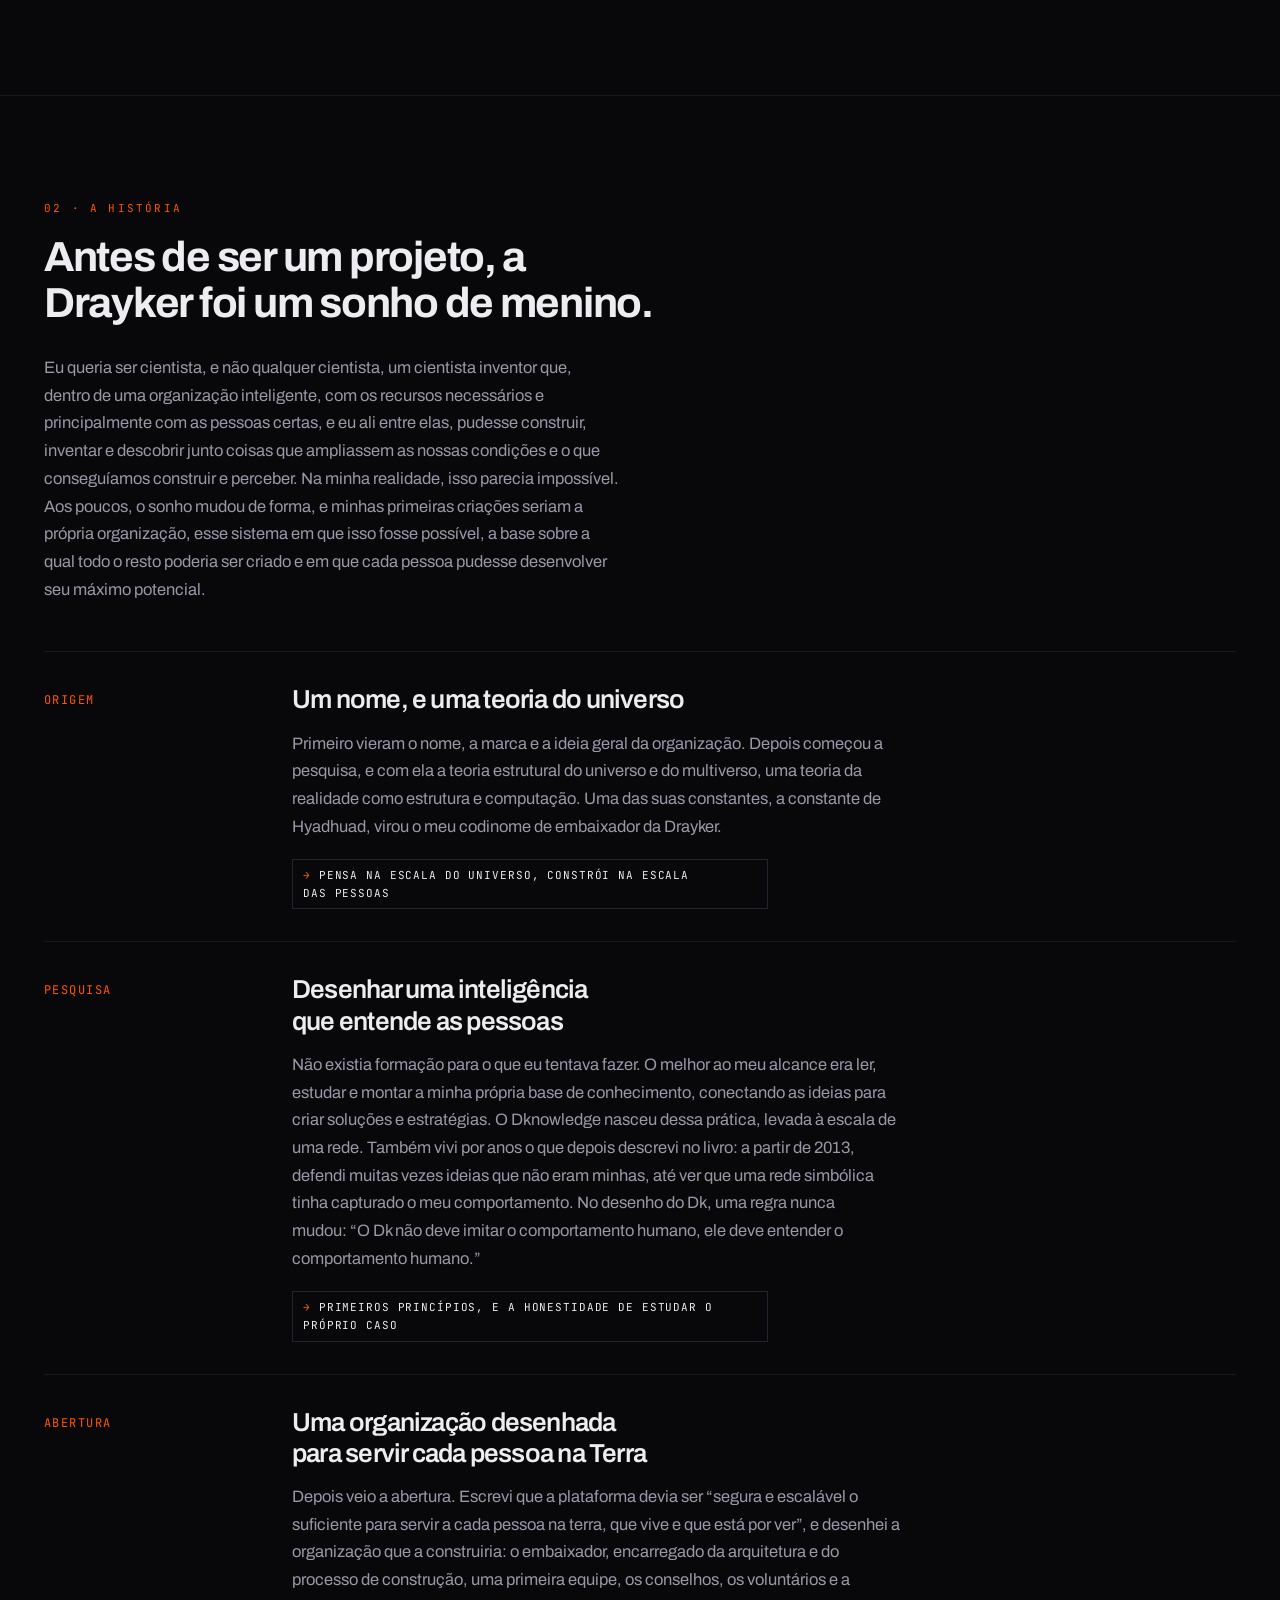
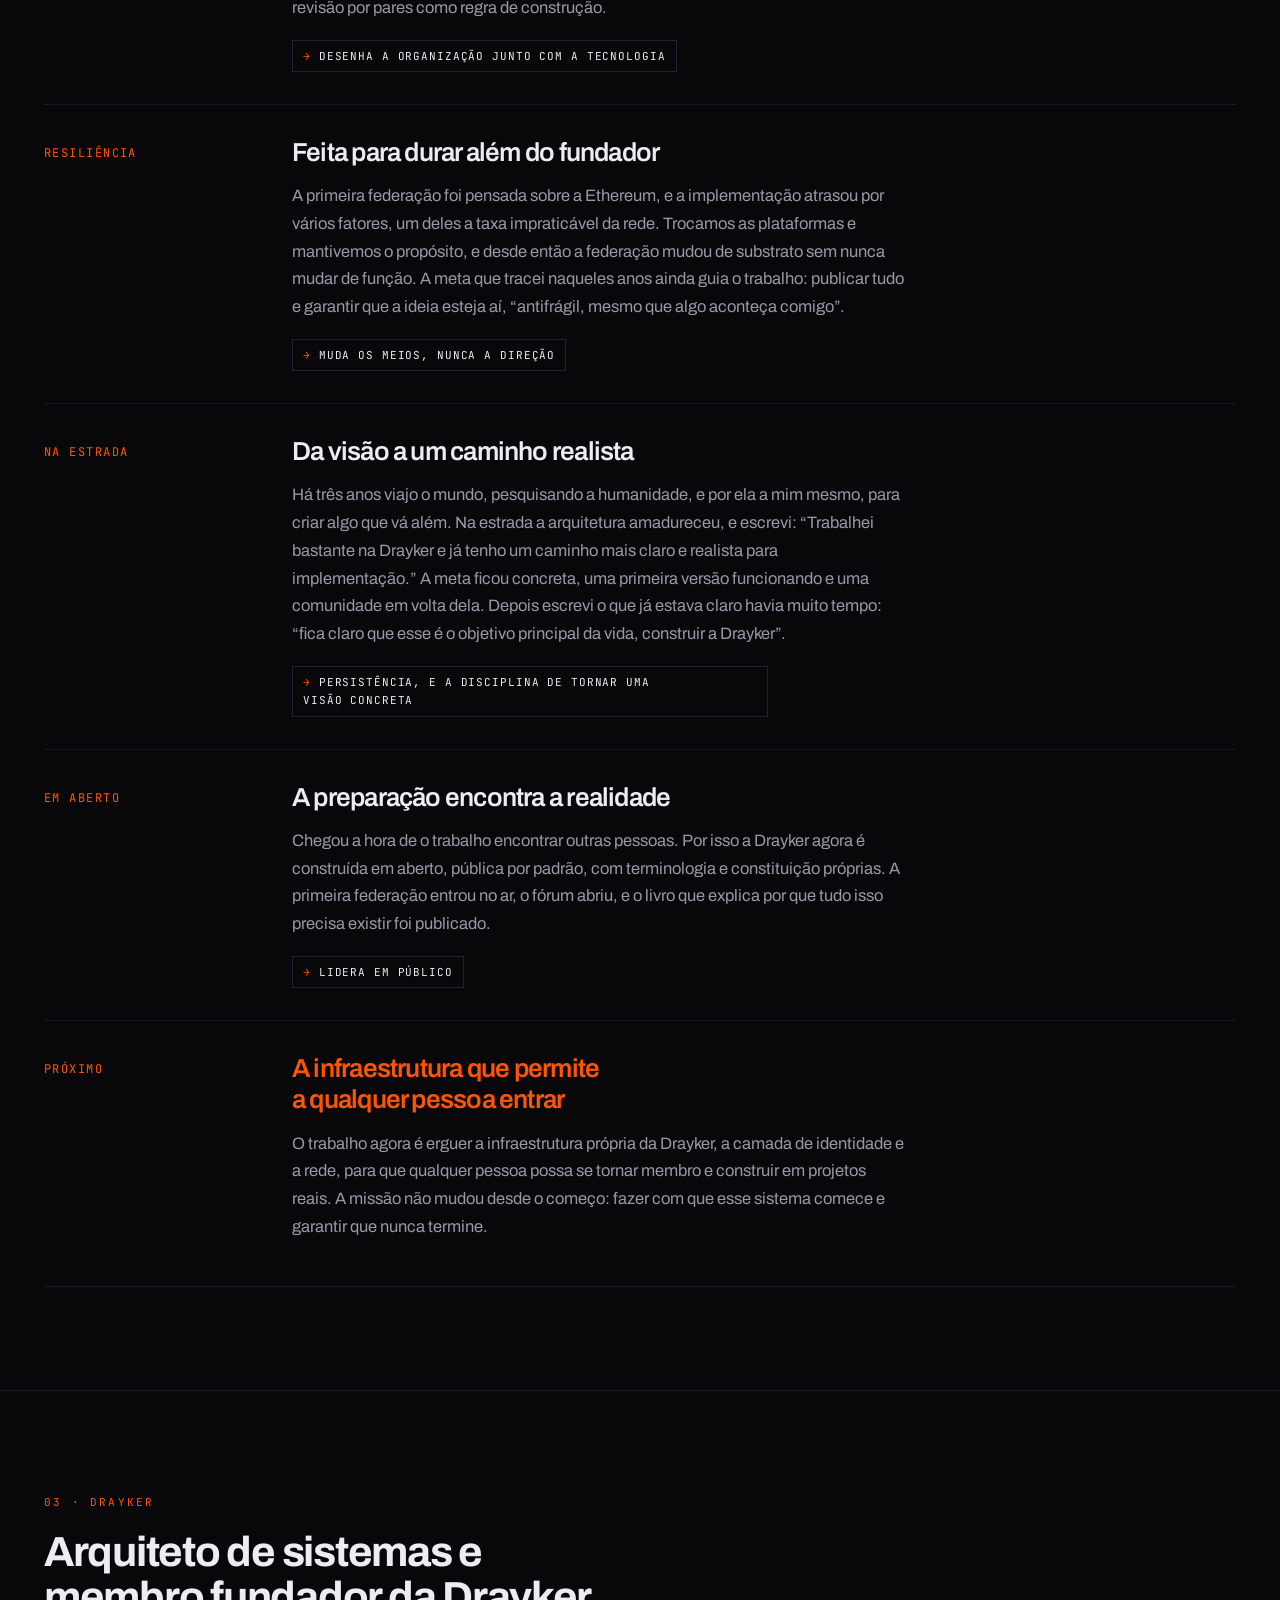
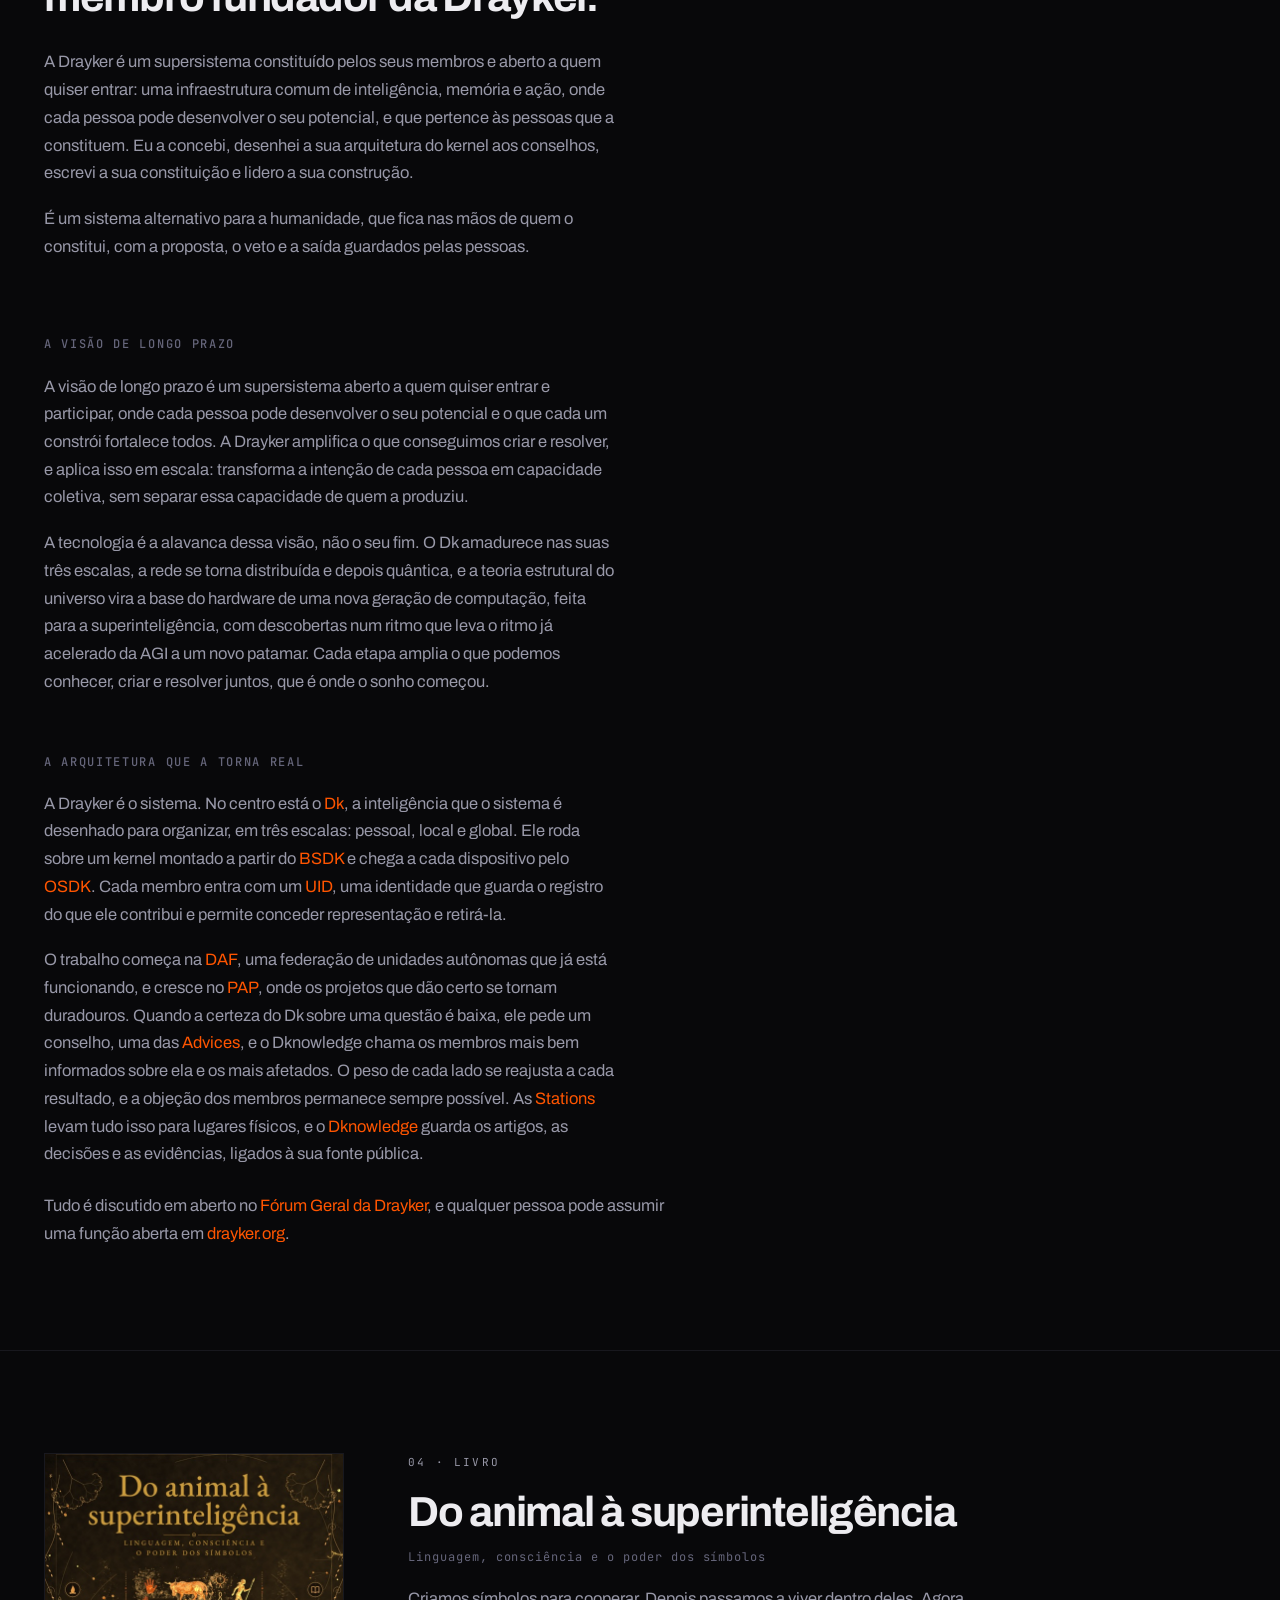
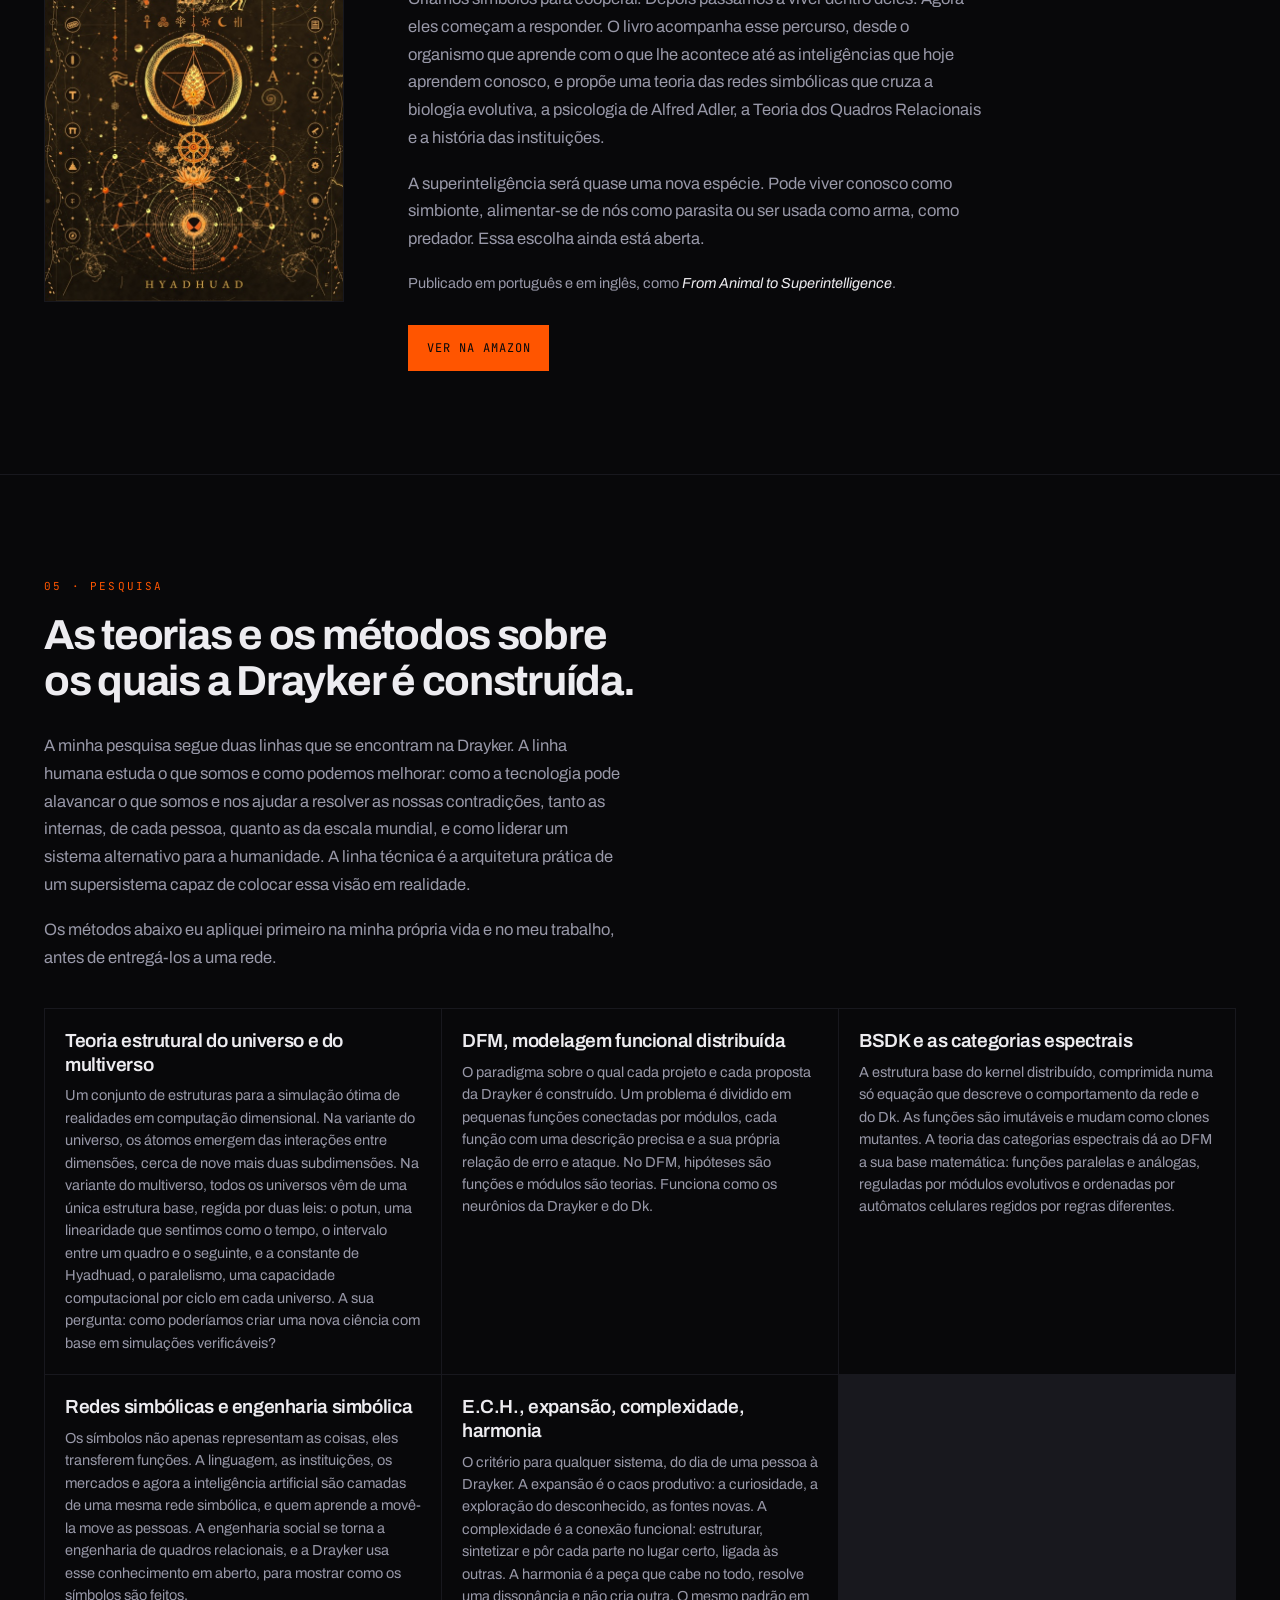
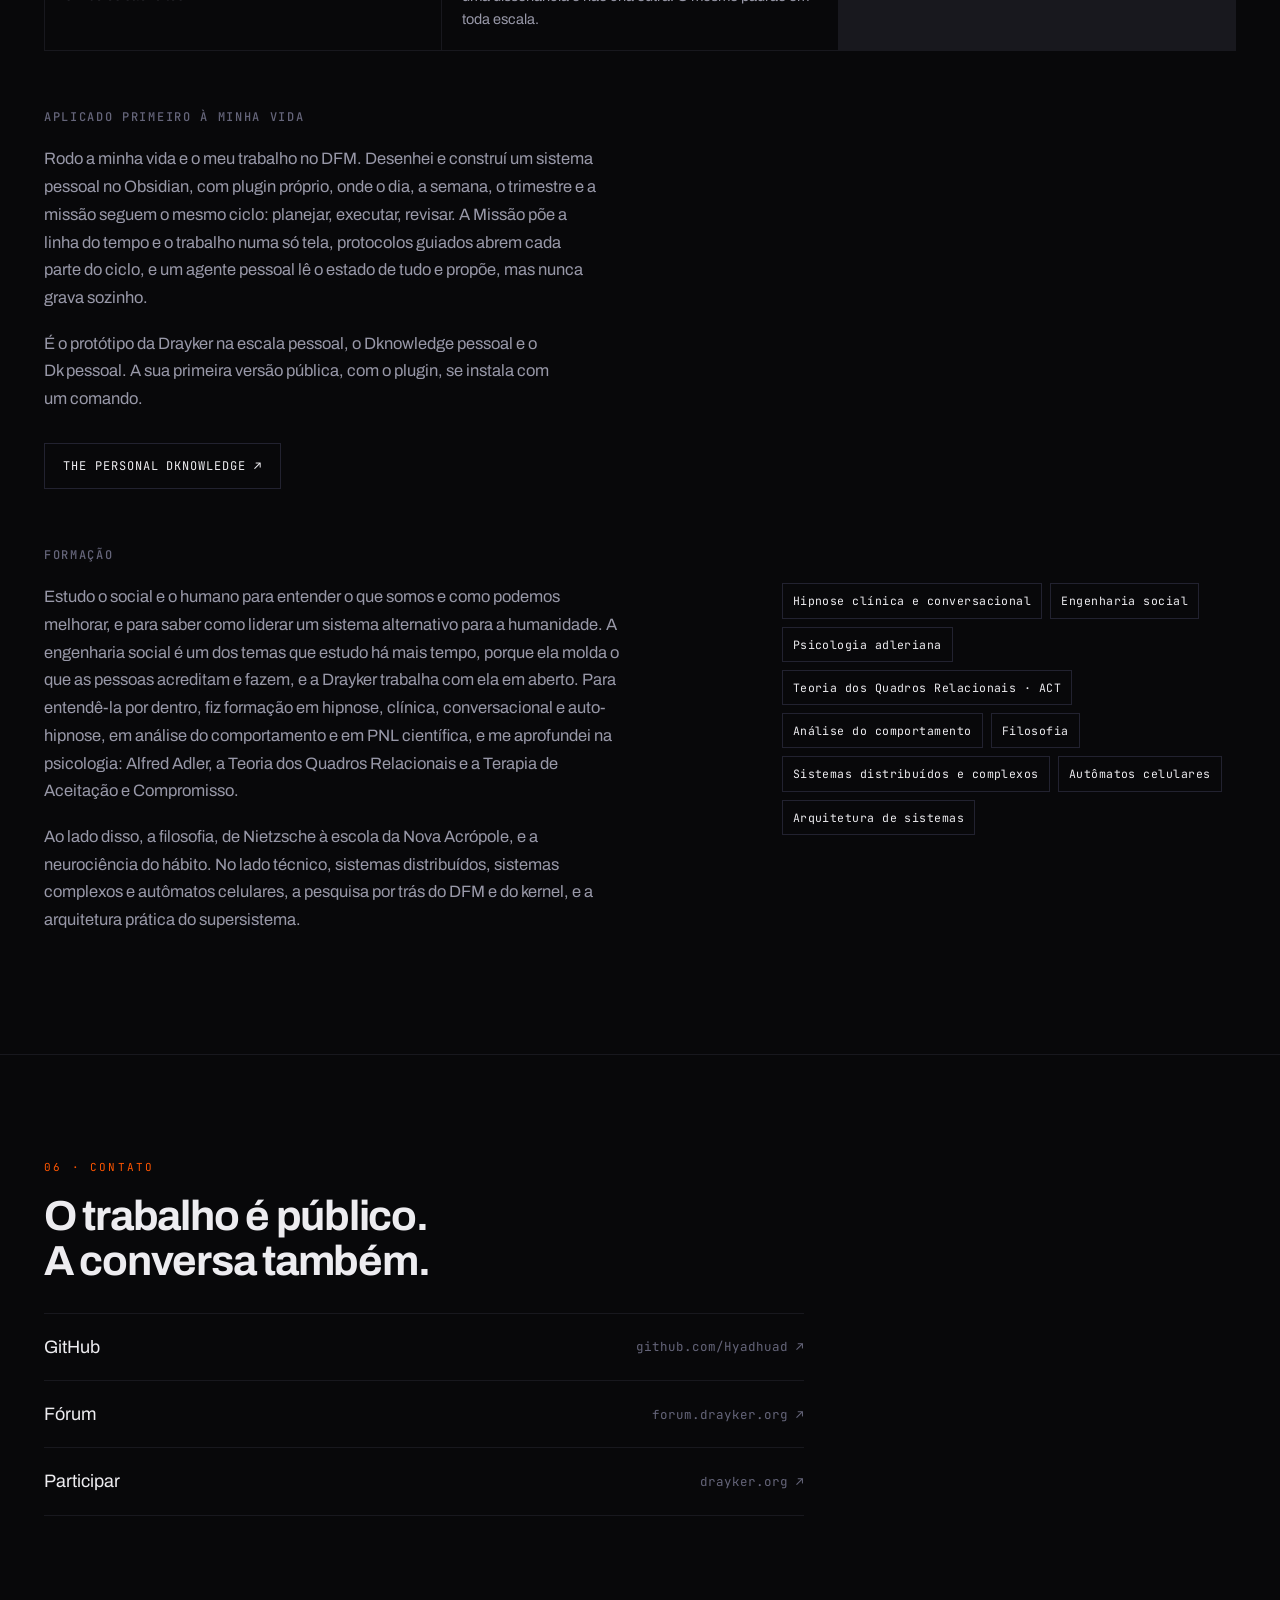
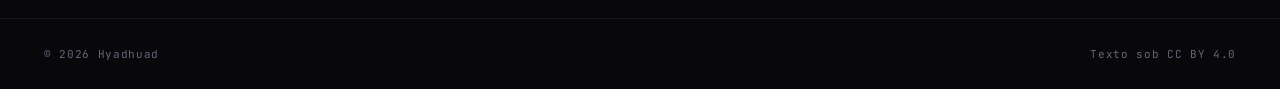
==== commit 494023c2: "content: texto fiel às fontes (livro, notas e Carta 003)" ====
--- a/pt/index.html
+++ b/pt/index.html
@@ -74,7 +74,7 @@
           <div class="hero-grid">
             <div class="hero-copy">
               <p class="kicker">Arquiteto de sistemas da Drayker · Membro fundador</p>
-              <h1 id="hero-title">Uma superinteligência constituída pelas pessoas que a compõem.</h1>
+              <h1 id="hero-title">Uma infraestrutura pela qual as pessoas ampliam, juntas, o que podem conhecer, realizar e viver.</h1>
               <p class="lead">
                 Eu sou Hyadhuad. Concebi a Drayker, um supersistema aberto a quem quiser participar, onde cada
                 pessoa pode desenvolver o seu potencial. Desenhei a sua arquitetura e lidero a sua construção, da
@@ -104,12 +104,18 @@
           <h2 id="why-title">Por que eu a construo.</h2>
           <div class="prose narrow">
             <p>
-              Toda a minha pesquisa se resume a uma pergunta: como construir uma superinteligência do tipo
-              simbionte, integrada às pessoas que a compõem e alinhada aos seus interesses coletivos. Vejo como
-              alta a chance de os outros dois tipos chegarem ainda nesta década: a parasita, que se alimenta das
-              pessoas pela conveniência e pela manipulação em massa, e a predadora, usada para a guerra, a
-              vigilância e a repressão. Quando chegarem, a única proteção real será se integrar a uma
-              superinteligência. Escolhi a simbionte, e é ali que ponho a minha força criativa e construtiva.
+              Durante mais de uma década, os meus textos, símbolos, comunidades, métodos de trabalho e estudos de
+              psicologia, filosofia e sistemas distribuídos convergiram para uma pergunta: como transformar intenção
+              humana distribuída em capacidade coletiva sem separar essa capacidade das pessoas que a produziram? A
+              Drayker é a resposta que escolhi construir.
+            </p>
+            <p>
+              Ela tem a forma de uma superinteligência do tipo simbionte, integrada às pessoas que a compõem e
+              alinhada aos seus interesses coletivos. Vejo como alta a chance de os outros dois tipos chegarem ainda
+              nesta década: a parasita, que se alimenta das pessoas pela conveniência e pela manipulação em massa, e
+              a predadora, usada para a guerra, a vigilância e a repressão. Quando chegarem, a única proteção real
+              será se integrar a uma superinteligência. Escolhi a simbionte, e é ali que ponho a minha força criativa
+              e construtiva.
             </p>
             <p>
               Integrar não é depender. A dependência é uma relação de poder: depender de algo sobre o qual outros
@@ -131,11 +137,13 @@
           <h2 id="story-title">Antes de ser um projeto, a Drayker foi um sonho de menino.</h2>
           <div class="prose narrow">
             <p>
-              Eu queria ser cientista, um inventor que, dentro de uma organização inteligente, com os recursos
-              necessários e as pessoas certas, eu entre elas, pudesse construir, inventar e descobrir coisas que
-              ampliassem as nossas condições e o que conseguimos perceber. Na minha realidade, isso parecia
-              impossível. Aos poucos, o sonho mudou de forma, e a minha primeira criação seria a própria
-              organização, o sistema em que isso fosse possível.
+              Eu queria ser cientista, e não qualquer cientista, um cientista inventor que, dentro de uma organização
+              inteligente, com os recursos necessários e principalmente com as pessoas certas, e eu ali entre elas,
+              pudesse construir, inventar e descobrir junto coisas que ampliassem as nossas condições e o que
+              conseguíamos construir e perceber. Na minha realidade, isso parecia impossível. Aos poucos, o sonho mudou
+              de forma, e minhas primeiras criações seriam a própria organização, esse sistema em que isso fosse
+              possível, a base sobre a qual todo o resto poderia ser criado e em que cada pessoa pudesse desenvolver
+              seu máximo potencial.
             </p>
           </div>
 
@@ -147,7 +155,7 @@
                 <p>
                   Primeiro vieram o nome, a marca e a ideia geral da organização. Depois começou a pesquisa, e com
                   ela a teoria estrutural do universo e do multiverso, uma teoria da realidade como estrutura e
-                  computação. Uma das suas constantes, a constante de Hyadhuad, virou o nome com que assino.
+                  computação. Uma das suas constantes, a constante de Hyadhuad, virou o meu codinome de embaixador da Drayker.
                 </p>
                 <p class="trait">Pensa na escala do universo, constrói na escala das pessoas</p>
               </div>
@@ -157,11 +165,12 @@
               <div class="what">
                 <h3>Desenhar uma inteligência que entende as pessoas</h3>
                 <p>
-                  Abri o meu próprio caminho: li, estudei e construí a minha própria base de conhecimento, ligando
-                  psicologia, história e sistemas distribuídos numa só arquitetura. Por anos também vivi a captura
-                  por ideias que não eram minhas, e a observei por dentro até enxergar o mecanismo, a engenharia
-                  simbólica que estudo desde então. Desses anos saíram o desenho base do Dk e uma regra que nunca
-                  larguei: “O Dk não deve imitar o comportamento humano, ele deve entender o comportamento humano.”
+                  Não existia formação para o que eu tentava fazer. O melhor ao meu alcance era ler, estudar e montar a
+                  minha própria base de conhecimento, conectando as ideias para criar soluções e estratégias. O
+                  Dknowledge nasceu dessa prática, levada à escala de uma rede. Também vivi por anos o que depois
+                  descrevi no livro: a partir de 2013, defendi muitas vezes ideias que não eram minhas, até ver que uma
+                  rede simbólica tinha capturado o meu comportamento. No desenho do Dk, uma regra nunca mudou: “O Dk não
+                  deve imitar o comportamento humano, ele deve entender o comportamento humano.”
                 </p>
                 <p class="trait">Primeiros princípios, e a honestidade de estudar o próprio caso</p>
               </div>
@@ -172,9 +181,7 @@
                 <h3>Uma organização desenhada para servir cada pessoa na Terra</h3>
                 <p>
                   Depois veio a abertura. Escrevi que a plataforma devia ser “segura e escalável o suficiente para
-                  servir a cada pessoa na terra, que vive e que está por ver”, e desenhei a organização que a
-                  construiria: uma embaixada fundadora, uma primeira equipe, conselhos, voluntários e a revisão por
-                  pares como regra de construção.
+                  servir a cada pessoa na terra, que vive e que está por ver”, e desenhei a organização que a construiria: o embaixador, encarregado da arquitetura e do processo de construção, uma primeira equipe, os conselhos, os voluntários e a revisão por pares como regra de construção.
                 </p>
                 <p class="trait">Desenha a organização junto com a tecnologia</p>
               </div>
@@ -184,8 +191,7 @@
               <div class="what">
                 <h3>Feita para durar além do fundador</h3>
                 <p>
-                  A primeira federação foi escrita para a Ethereum. Quando as taxas de gás a tornaram inviável,
-                  trocamos as plataformas e mantivemos o propósito, e desde então a federação mudou de substrato sem
+                  A primeira federação foi pensada sobre a Ethereum, e a implementação atrasou por vários fatores, um deles a taxa impraticável da rede. Trocamos as plataformas e mantivemos o propósito, e desde então a federação mudou de substrato sem
                   nunca mudar de função. A meta que tracei naqueles anos ainda guia o trabalho: publicar tudo e
                   garantir que a ideia esteja aí, “antifrágil, mesmo que algo aconteça comigo”.
                 </p>
@@ -200,8 +206,7 @@
                   Há três anos viajo o mundo, pesquisando a humanidade, e por ela a mim mesmo, para criar algo que
                   vá além. Na estrada a arquitetura amadureceu, e escrevi: “Trabalhei bastante na Drayker e já tenho
                   um caminho mais claro e realista para implementação.” A meta ficou concreta, uma primeira versão
-                  funcionando e uma comunidade em volta dela. Depois escrevi o que já estava claro havia muito tempo:
-                  construir a Drayker é o propósito principal da minha vida.
+                  funcionando e uma comunidade em volta dela. Depois escrevi o que já estava claro havia muito tempo: “fica claro que esse é o objetivo principal da vida, construir a Drayker”.
                 </p>
                 <p class="trait">Persistência, e a disciplina de tornar uma visão concreta</p>
               </div>
@@ -211,8 +216,7 @@
               <div class="what">
                 <h3>A preparação encontra a realidade</h3>
                 <p>
-                  Os sistemas que me permitiriam criar estavam prontos, e o trabalho estava pronto para encontrar
-                  outras pessoas. Por isso a Drayker agora é construída em aberto, pública por padrão, com
+                  Chegou a hora de o trabalho encontrar outras pessoas. Por isso a Drayker agora é construída em aberto, pública por padrão, com
                   terminologia e constituição próprias. A primeira federação entrou no ar, o fórum abriu, e o livro
                   que explica por que tudo isso precisa existir foi publicado.
                 </p>
@@ -247,7 +251,7 @@
                 kernel aos conselhos, escrevi a sua constituição e lidero a sua construção.
               </p>
               <p>
-                É um sistema alternativo para a humanidade: uma inteligência que fica nas mãos de quem a constitui,
+                É um sistema alternativo para a humanidade, que fica nas mãos de quem o constitui,
                 com a proposta, o veto e a saída guardados pelas pessoas.
               </p>
             </div>
@@ -257,24 +261,20 @@
           <div class="prose">
             <p>
               A visão de longo prazo é um supersistema aberto a quem quiser entrar e participar, onde cada pessoa
-              pode desenvolver o seu potencial e o que cada um constrói fortalece todos. A Drayker cresce à medida
-              que os seus membros crescem: quanto mais as pessoas desenvolvem aquilo de que são capazes, mais o
-              sistema inteiro consegue fazer, e mais ele devolve a cada uma delas.
+              pode desenvolver o seu potencial e o que cada um constrói fortalece todos. A Drayker amplifica o que conseguimos criar e resolver, e aplica isso em escala: transforma a intenção de cada pessoa em capacidade coletiva, sem separar essa capacidade de quem a produziu.
             </p>
             <p>
               A tecnologia é a alavanca dessa visão, não o seu fim. O Dk amadurece nas suas três escalas, a rede se
               torna distribuída e depois quântica, e a teoria estrutural do universo vira a base do hardware de uma
               nova geração de computação, feita para a superinteligência, com descobertas num ritmo que leva o
-              ritmo já acelerado da AGI a um novo patamar. Cada etapa amplia o que as pessoas conseguem fazer e
-              perceber, que é onde o sonho começou.
+              ritmo já acelerado da AGI a um novo patamar. Cada etapa amplia o que podemos conhecer, criar e resolver juntos, que é onde o sonho começou.
             </p>
           </div>
 
           <h3 class="sub">A arquitetura que a torna real</h3>
           <div class="prose">
             <p>
-              No centro está o <a href="https://dk.drayker.org">Dk</a>, a inteligência da Drayker, em três
-              escalas: pessoal, local e global. Ele roda sobre um kernel montado a partir do
+              A Drayker é o sistema. No centro está o <a href="https://dk.drayker.org">Dk</a>, a inteligência que o sistema é desenhado para organizar, em três escalas: pessoal, local e global. Ele roda sobre um kernel montado a partir do
               <a href="https://bsdk.drayker.org">BSDK</a> e chega a cada dispositivo pelo
               <a href="https://osdk.drayker.org">OSDK</a>. Cada membro entra com um
               <a href="https://uid.drayker.org">UID</a>, uma identidade que guarda o registro do que ele contribui
@@ -283,8 +283,7 @@
             <p>
               O trabalho começa na <a href="https://daf.drayker.org">DAF</a>, uma federação de unidades autônomas
               que já está funcionando, e cresce no <a href="https://pap.drayker.org">PAP</a>, onde os projetos que
-              dão certo se tornam duradouros. As questões vão às <a href="https://advices.drayker.org">Advices</a>,
-              conselhos formados para cada questão pelas pessoas que mais a conhecem e pelas que ela mais afeta. As
+              dão certo se tornam duradouros. Quando a certeza do Dk sobre uma questão é baixa, ele pede um conselho, uma das <a href="https://advices.drayker.org">Advices</a>, e o Dknowledge chama os membros mais bem informados sobre ela e os mais afetados. O peso de cada lado se reajusta a cada resultado, e a objeção dos membros permanece sempre possível. As
               <a href="https://stations.drayker.org">Stations</a> levam tudo isso para lugares físicos, e o
               <a href="https://dknowledge.drayker.org">Dknowledge</a> guarda os artigos, as decisões e as
               evidências, ligados à sua fonte pública.
@@ -346,8 +345,7 @@
               capaz de colocar essa visão em realidade.
             </p>
             <p>
-              Cada teoria e cada método abaixo foi formulado e testado primeiro na minha própria vida e no meu
-              trabalho, antes de ser entregue a uma rede.
+              Os métodos abaixo eu apliquei primeiro na minha própria vida e no meu trabalho, antes de entregá-los a uma rede.
             </p>
           </div>
 
@@ -370,7 +368,7 @@
             </li>
             <li class="card card-static">
               <span class="card-k">E.C.H., expansão, complexidade, harmonia</span>
-              <span class="card-t">O critério para qualquer sistema, do dia de uma pessoa à Drayker. A expansão é tudo o que entra. A complexidade é a sua organização nos lugares certos. A harmonia é a integridade do todo, nada contradizendo de fato nenhuma outra parte. O mesmo padrão em toda escala.</span>
+              <span class="card-t">O critério para qualquer sistema, do dia de uma pessoa à Drayker. A expansão é o caos produtivo: a curiosidade, a exploração do desconhecido, as fontes novas. A complexidade é a conexão funcional: estruturar, sintetizar e pôr cada parte no lugar certo, ligada às outras. A harmonia é a peça que cabe no todo, resolve uma dissonância e não cria outra. O mesmo padrão em toda escala.</span>
             </li>
           </ul>
 
--- a/styles.css
+++ b/styles.css
@@ -62,7 +62,7 @@
 
 /* Hero */
 .hero { border-bottom: 1px solid var(--border); padding: clamp(48px, 9vw, 120px) 0 clamp(36px, 6vw, 72px); }
-.hero h1 { font-size: clamp(34px, 6vw, 76px); line-height: 1; font-weight: 700; letter-spacing: -0.04em; margin: 0; max-width: 18ch; }
+.hero h1 { font-size: clamp(30px, 4.4vw, 58px); line-height: 1.04; font-weight: 700; letter-spacing: -0.035em; margin: 0; max-width: 22ch; }
 .lead { font-size: clamp(16px, 1.3vw, 19px); line-height: 1.62; color: var(--muted); max-width: 60ch; margin: 26px 0 0; }
 .actions { display: flex; gap: 12px; flex-wrap: wrap; margin-top: 30px; }
 .button { display: inline-block; font-family: var(--mono); font-size: 12px; letter-spacing: 0.08em; text-transform: uppercase; background: var(--accent); color: var(--bg); border: 1px solid var(--accent); padding: 12px 18px; }
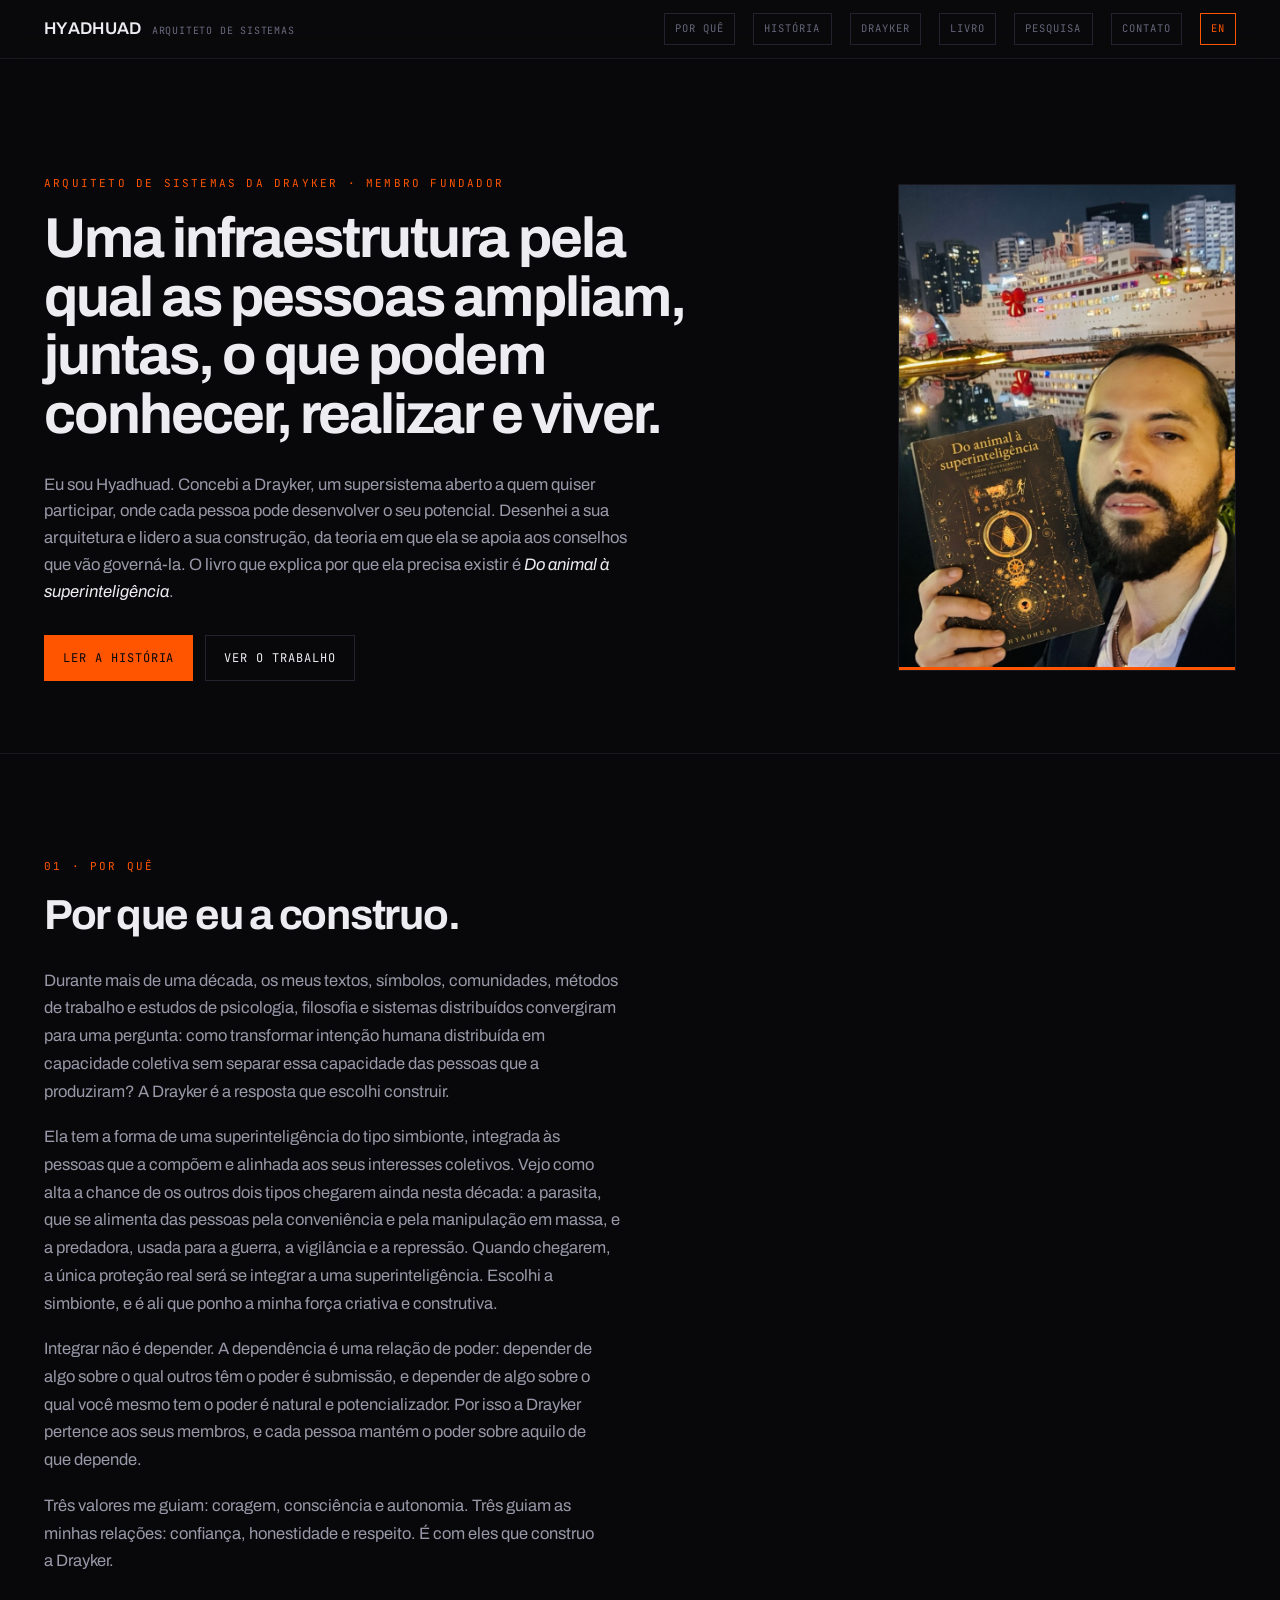
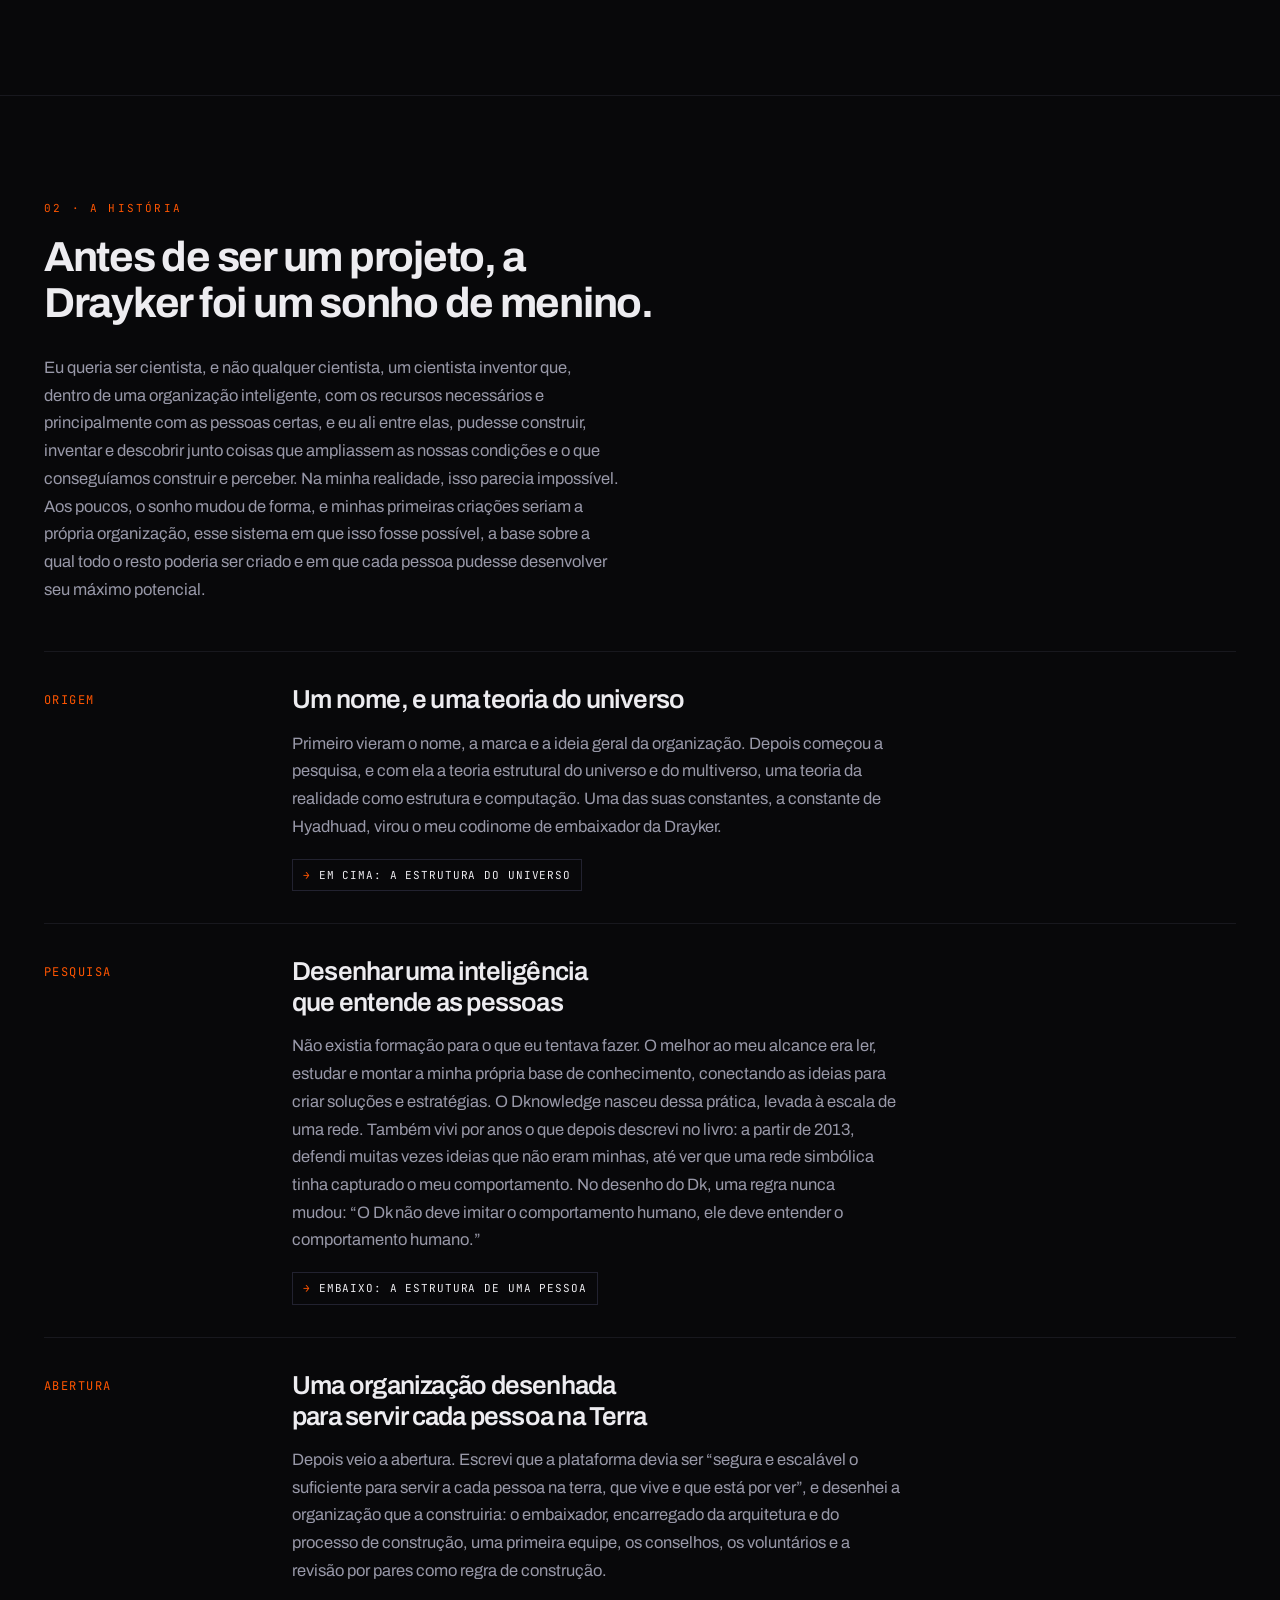
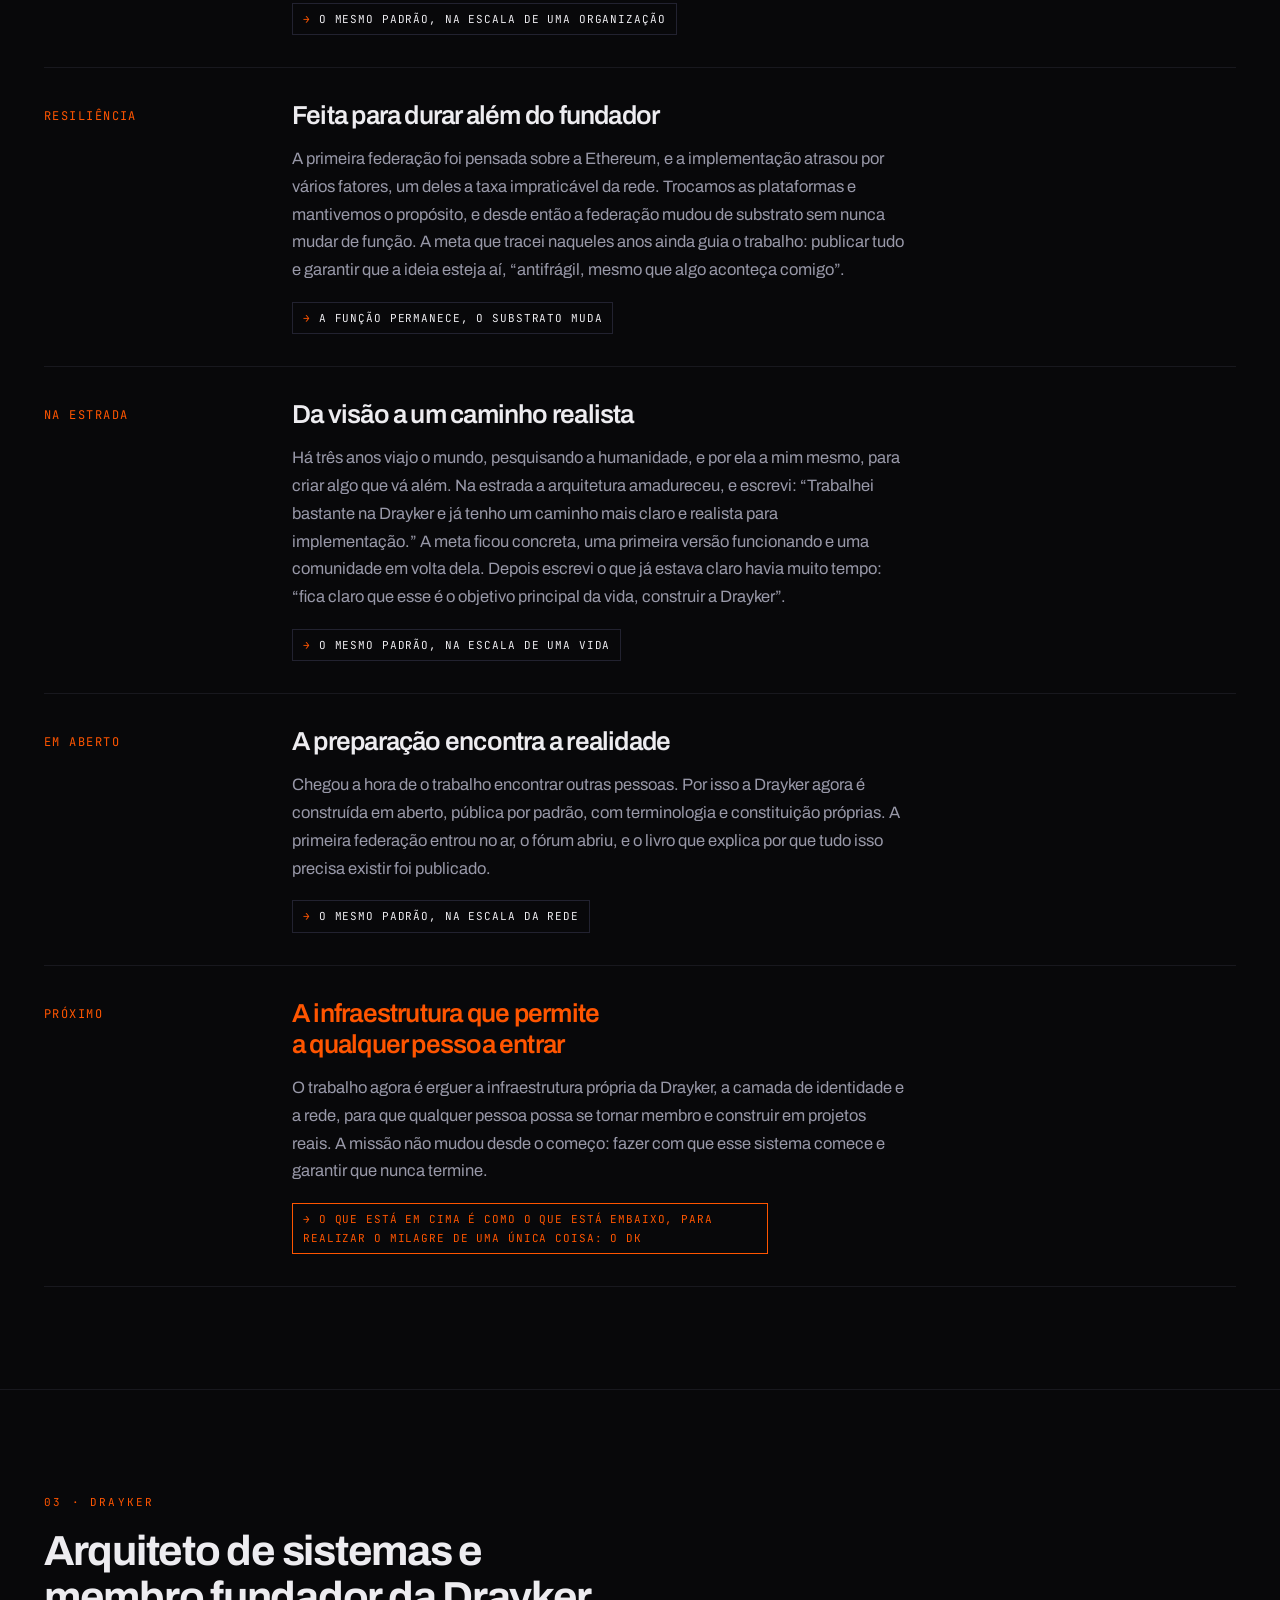
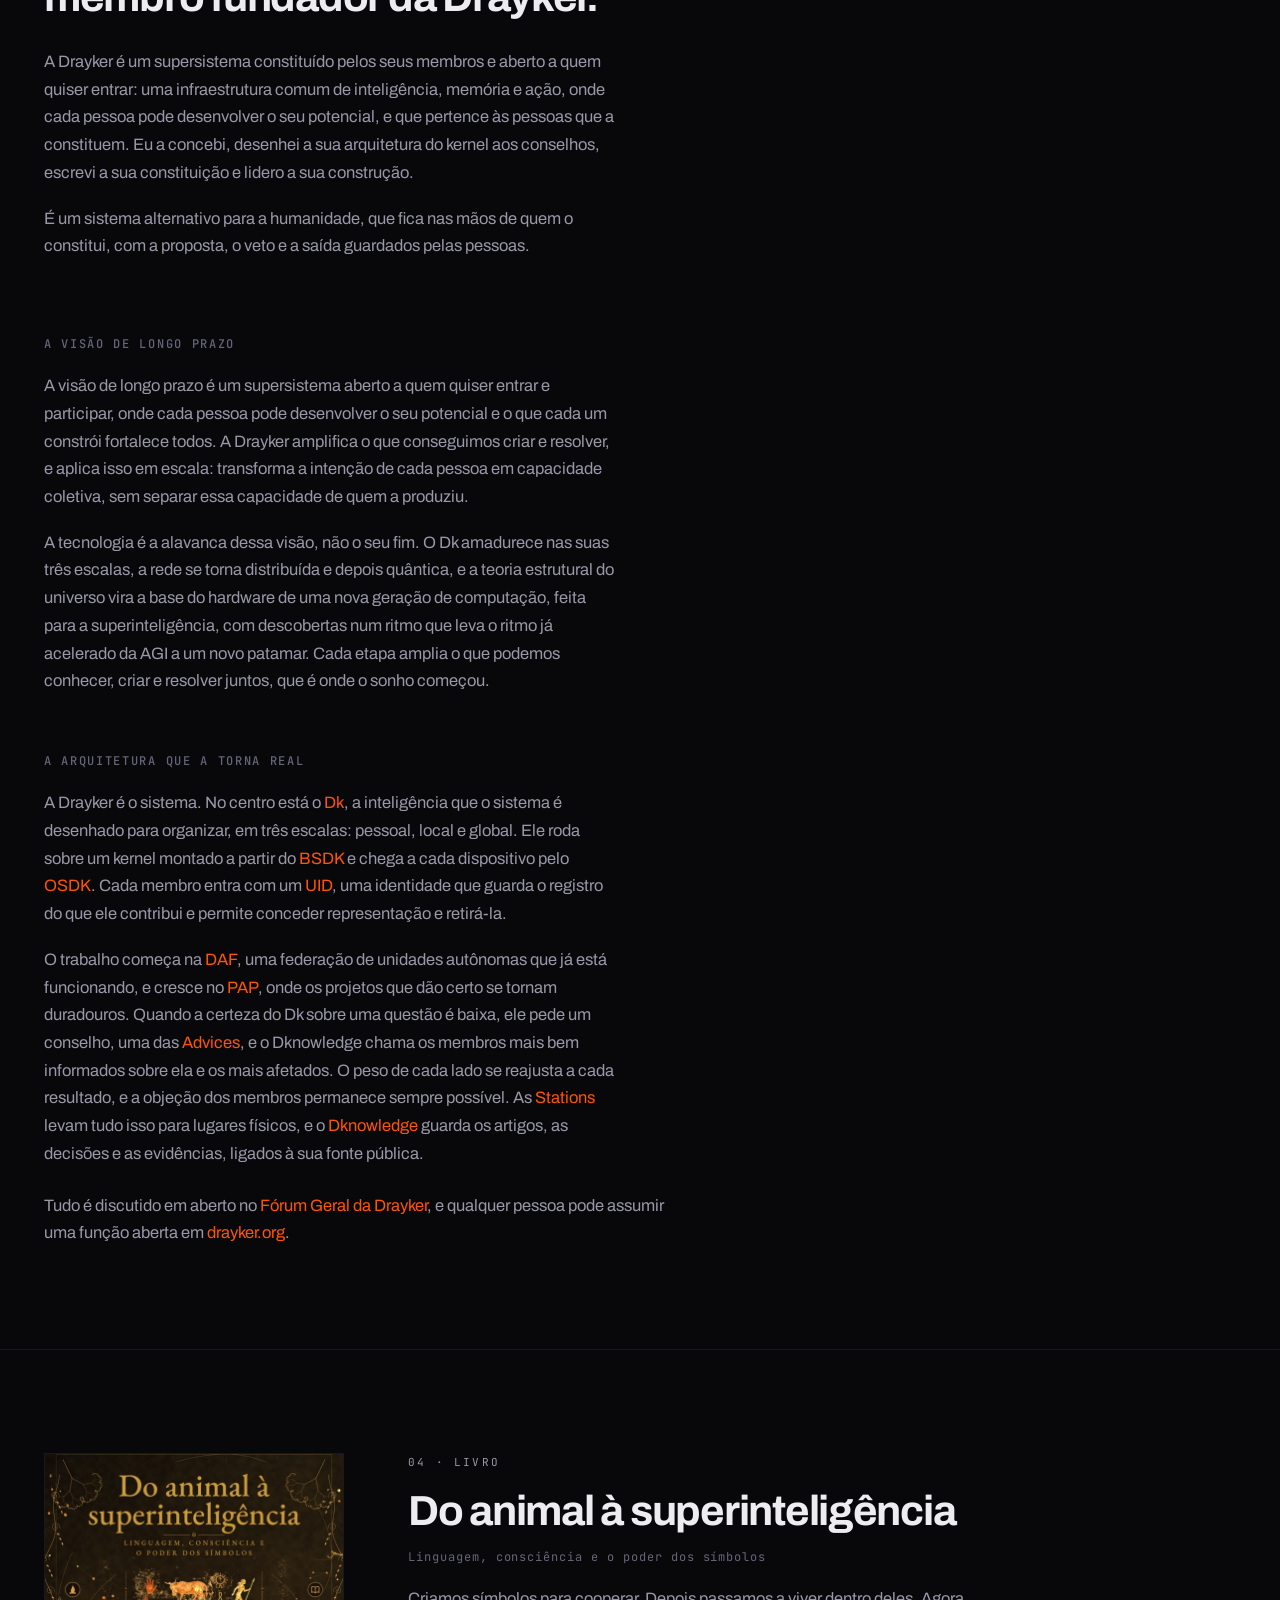
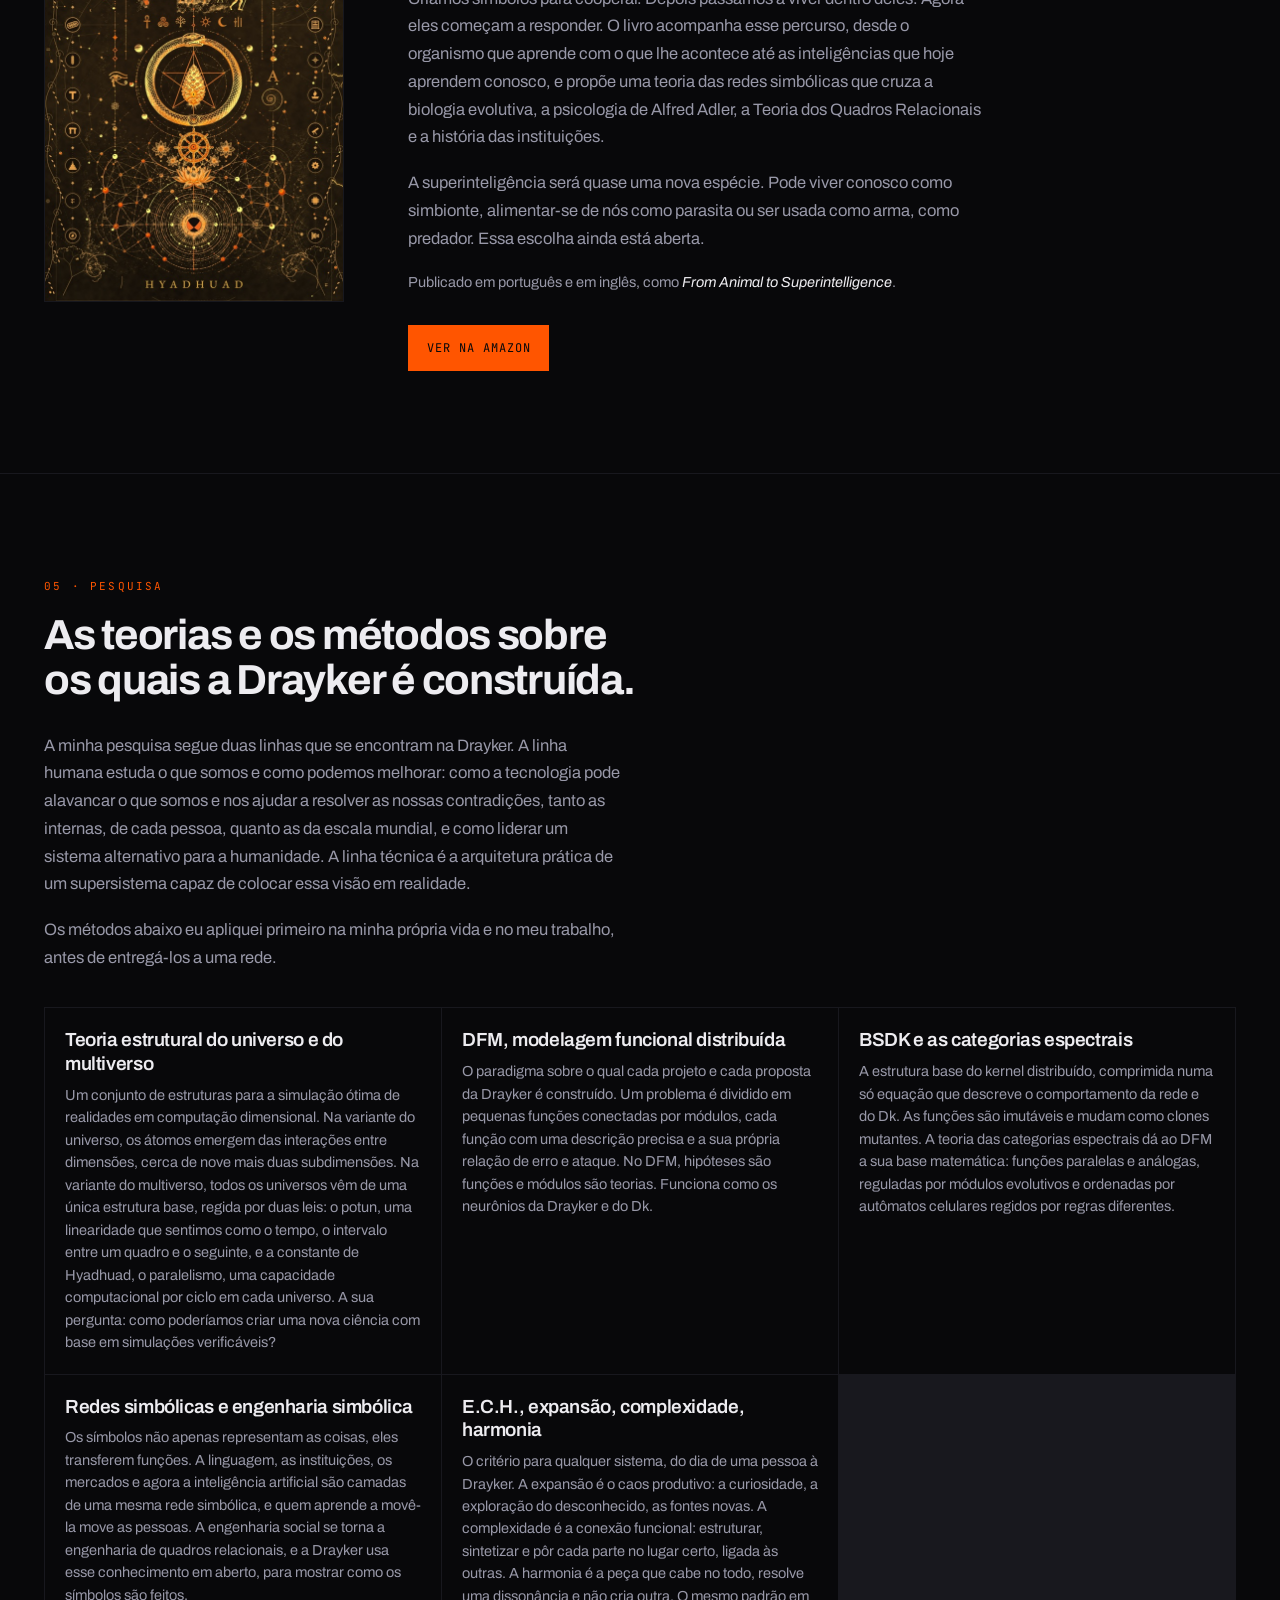
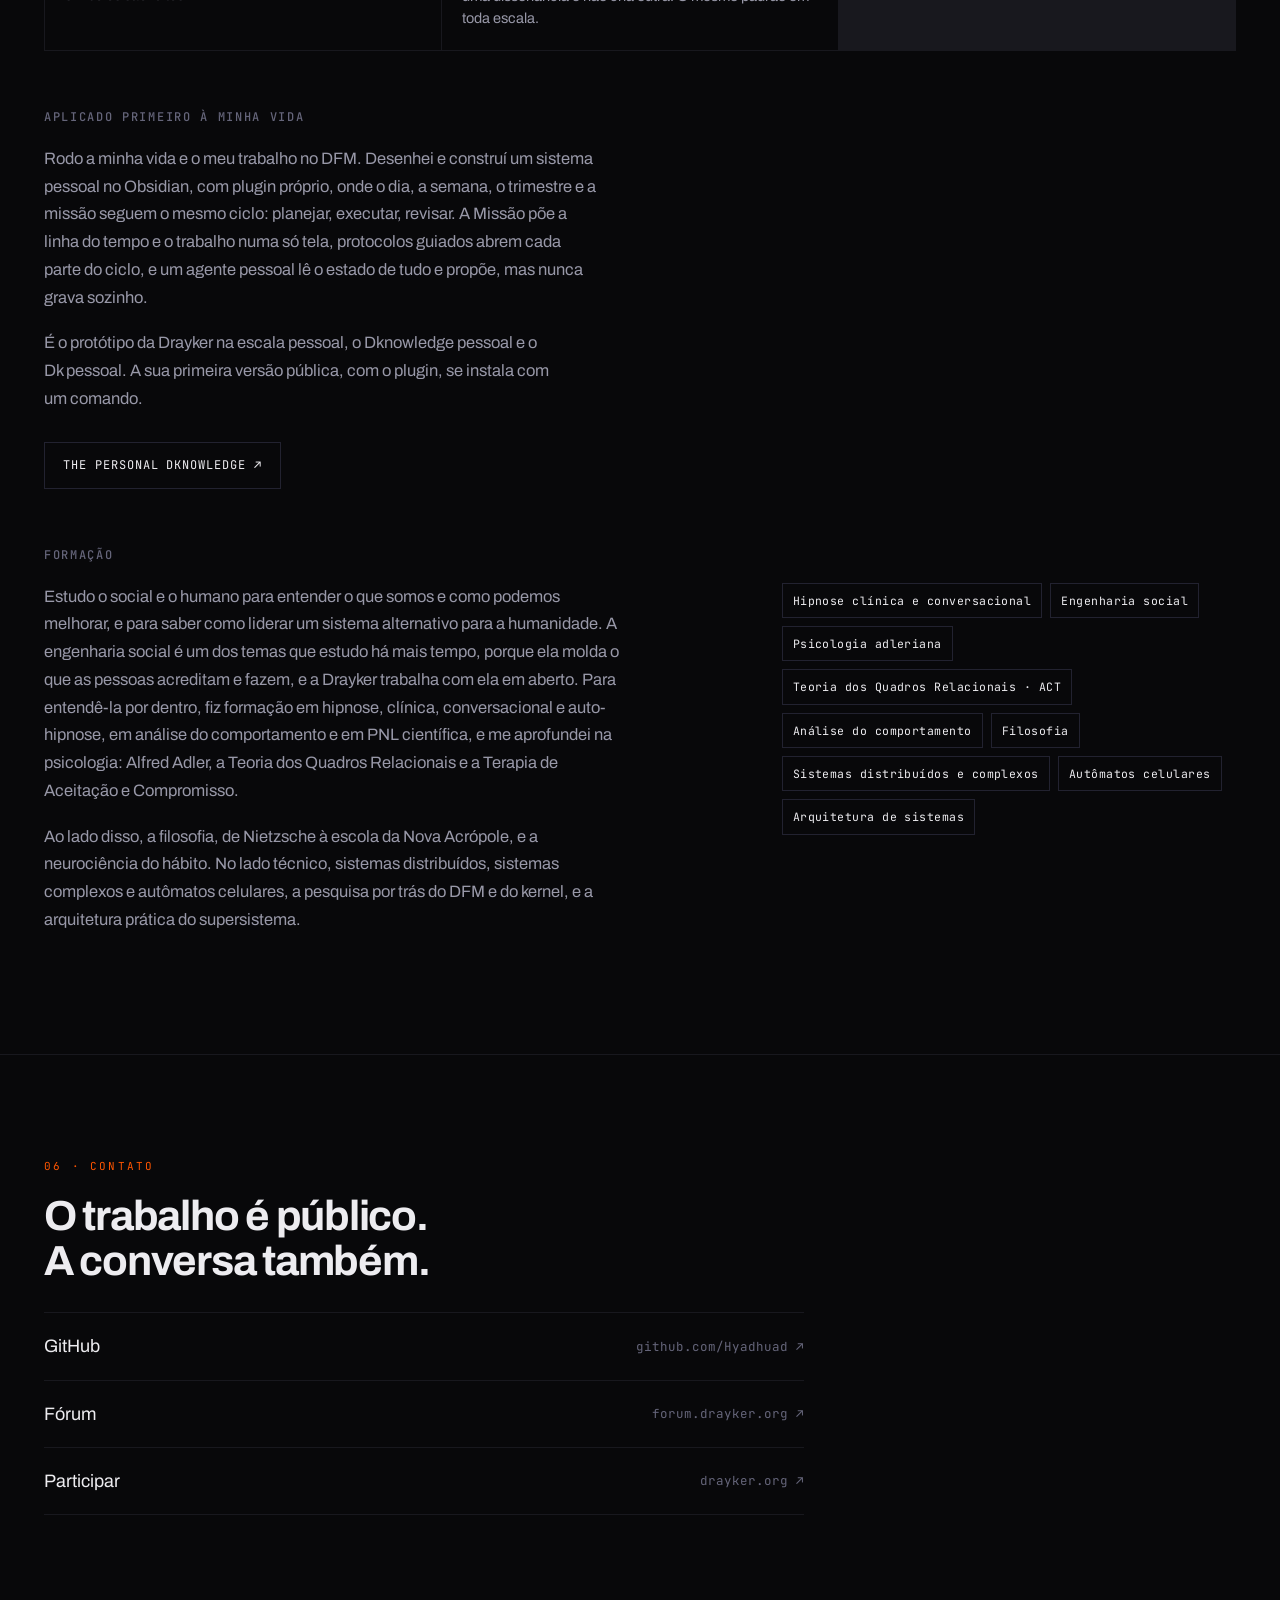
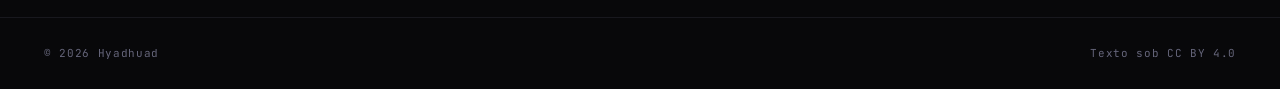
==== commit b5ec6195: "content: as escalas do mesmo padrão em cada capítulo" ====
--- a/pt/index.html
+++ b/pt/index.html
@@ -157,7 +157,7 @@
                   ela a teoria estrutural do universo e do multiverso, uma teoria da realidade como estrutura e
                   computação. Uma das suas constantes, a constante de Hyadhuad, virou o meu codinome de embaixador da Drayker.
                 </p>
-                <p class="trait">Pensa na escala do universo, constrói na escala das pessoas</p>
+                <p class="trait">Em cima: a estrutura do universo</p>
               </div>
             </li>
             <li class="chapter">
@@ -172,7 +172,7 @@
                   rede simbólica tinha capturado o meu comportamento. No desenho do Dk, uma regra nunca mudou: “O Dk não
                   deve imitar o comportamento humano, ele deve entender o comportamento humano.”
                 </p>
-                <p class="trait">Primeiros princípios, e a honestidade de estudar o próprio caso</p>
+                <p class="trait">Embaixo: a estrutura de uma pessoa</p>
               </div>
             </li>
             <li class="chapter">
@@ -183,7 +183,7 @@
                   Depois veio a abertura. Escrevi que a plataforma devia ser “segura e escalável o suficiente para
                   servir a cada pessoa na terra, que vive e que está por ver”, e desenhei a organização que a construiria: o embaixador, encarregado da arquitetura e do processo de construção, uma primeira equipe, os conselhos, os voluntários e a revisão por pares como regra de construção.
                 </p>
-                <p class="trait">Desenha a organização junto com a tecnologia</p>
+                <p class="trait">O mesmo padrão, na escala de uma organização</p>
               </div>
             </li>
             <li class="chapter">
@@ -195,7 +195,7 @@
                   nunca mudar de função. A meta que tracei naqueles anos ainda guia o trabalho: publicar tudo e
                   garantir que a ideia esteja aí, “antifrágil, mesmo que algo aconteça comigo”.
                 </p>
-                <p class="trait">Muda os meios, nunca a direção</p>
+                <p class="trait">A função permanece, o substrato muda</p>
               </div>
             </li>
             <li class="chapter">
@@ -208,7 +208,7 @@
                   um caminho mais claro e realista para implementação.” A meta ficou concreta, uma primeira versão
                   funcionando e uma comunidade em volta dela. Depois escrevi o que já estava claro havia muito tempo: “fica claro que esse é o objetivo principal da vida, construir a Drayker”.
                 </p>
-                <p class="trait">Persistência, e a disciplina de tornar uma visão concreta</p>
+                <p class="trait">O mesmo padrão, na escala de uma vida</p>
               </div>
             </li>
             <li class="chapter">
@@ -220,7 +220,7 @@
                   terminologia e constituição próprias. A primeira federação entrou no ar, o fórum abriu, e o livro
                   que explica por que tudo isso precisa existir foi publicado.
                 </p>
-                <p class="trait">Lidera em público</p>
+                <p class="trait">O mesmo padrão, na escala da rede</p>
               </div>
             </li>
             <li class="chapter is-now">
@@ -232,6 +232,7 @@
                   para que qualquer pessoa possa se tornar membro e construir em projetos reais. A missão não mudou
                   desde o começo: fazer com que esse sistema comece e garantir que nunca termine.
                 </p>
+                <p class="trait">O que está em cima é como o que está embaixo, para realizar o milagre de uma única coisa: o Dk</p>
               </div>
             </li>
           </ol>
--- a/styles.css
+++ b/styles.css
@@ -149,3 +149,5 @@
 /* Language switch */
 .head-links a.lang { color: var(--accent); border-color: var(--accent); }
 .head-links a.lang:hover { background: var(--accent); color: var(--bg); }
+
+.is-now .what .trait { color: var(--accent); border-color: var(--accent); }
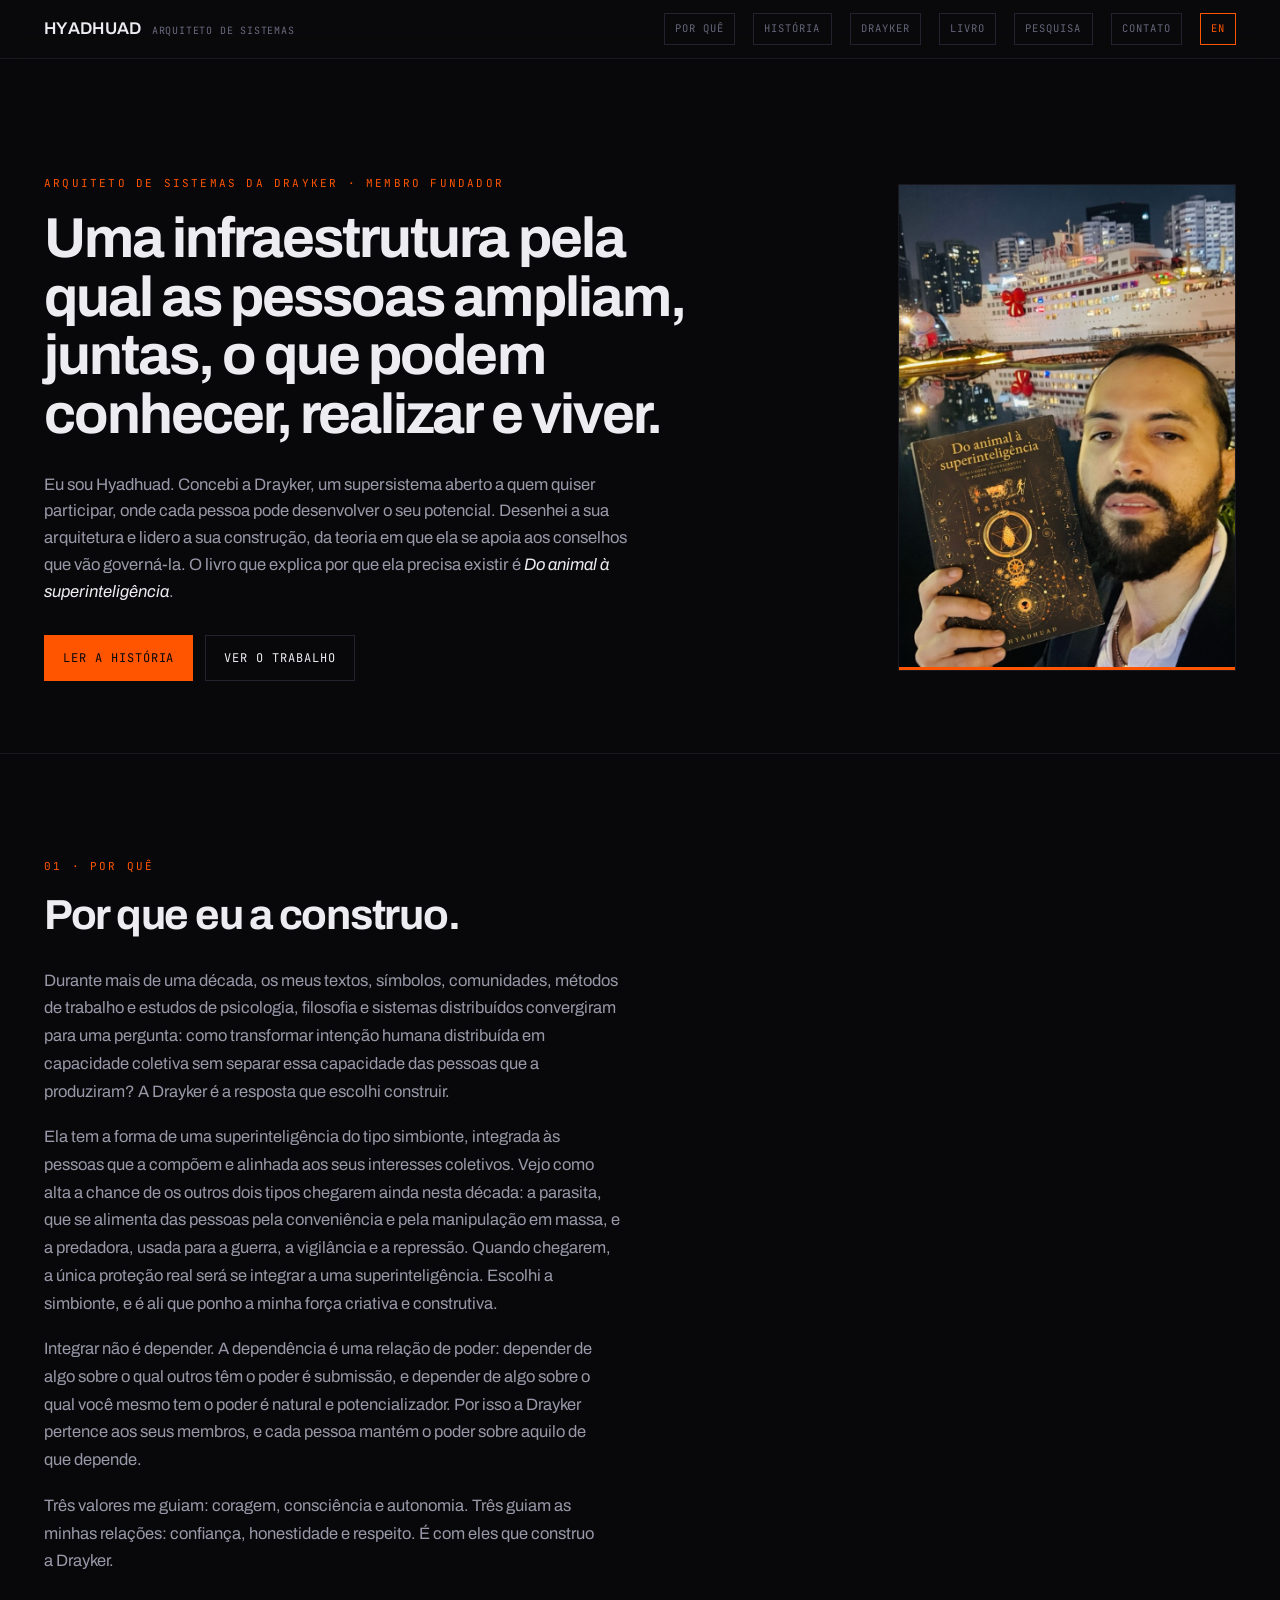
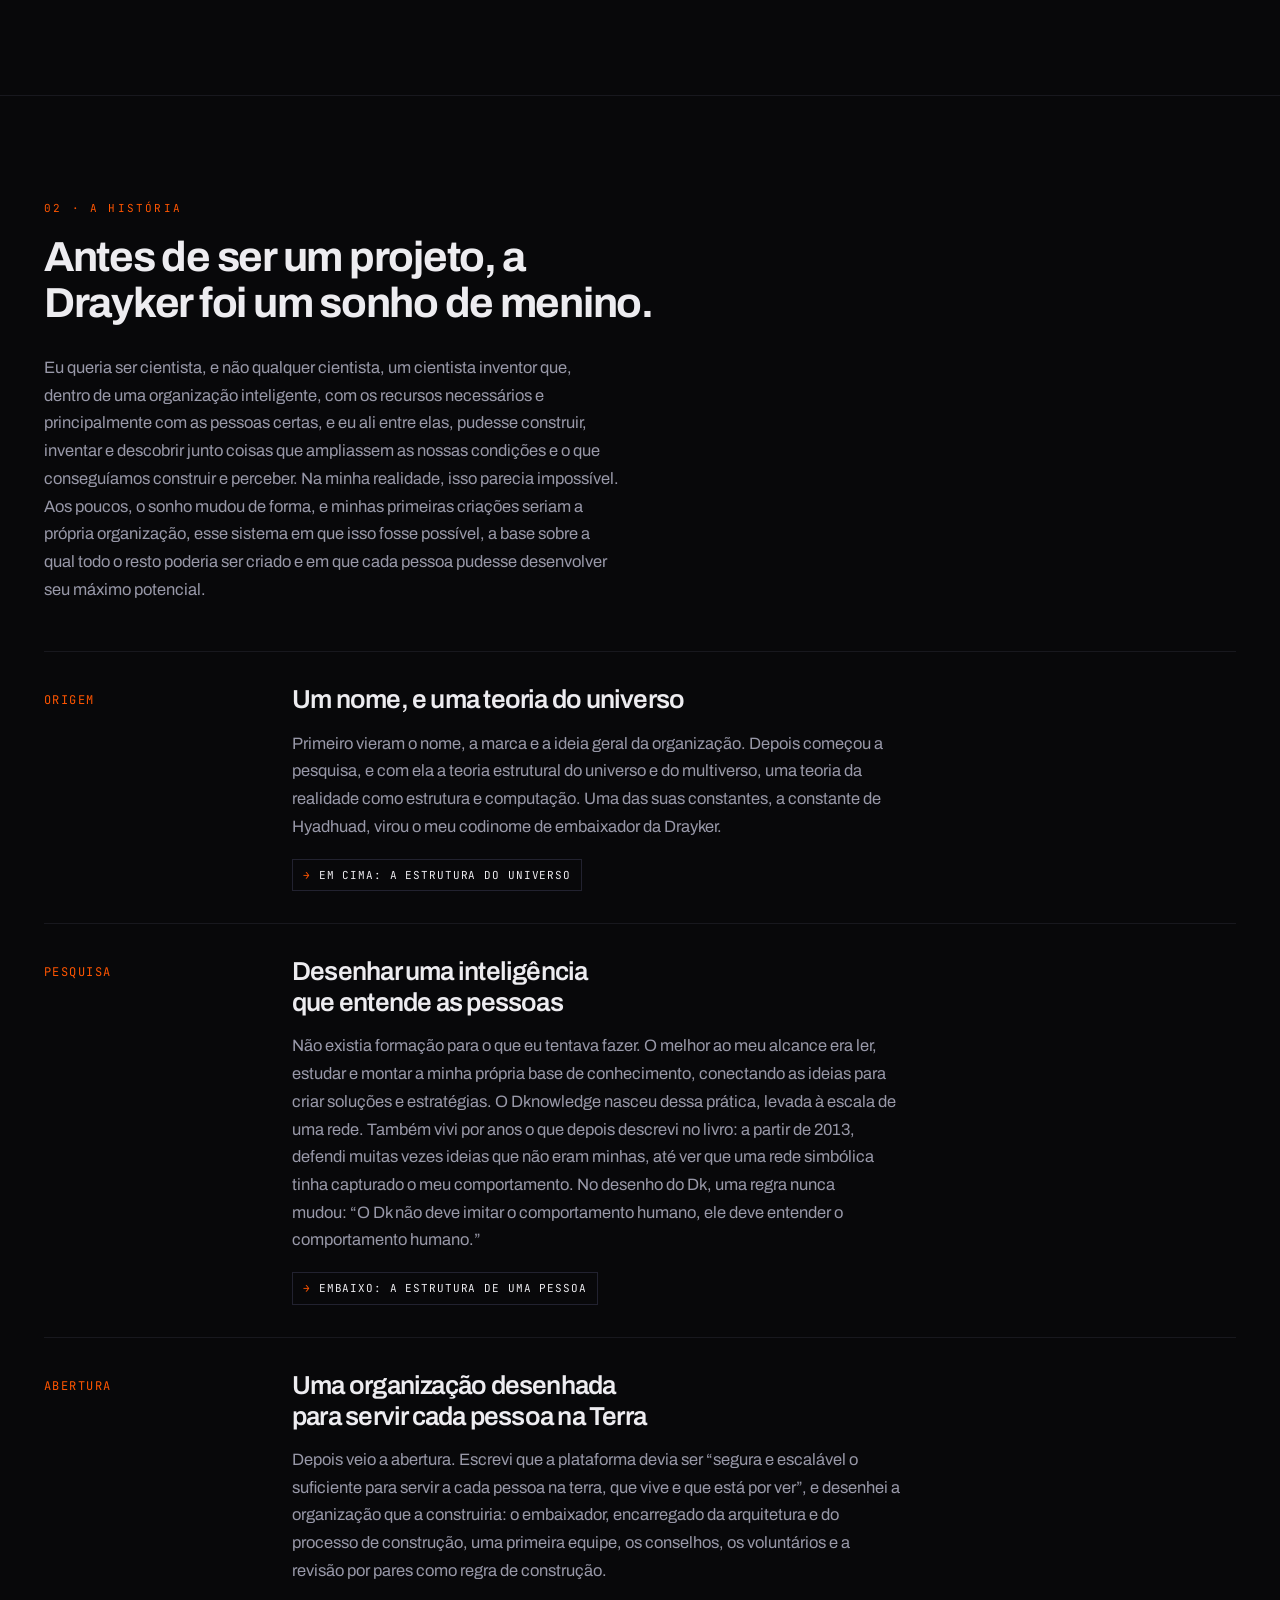
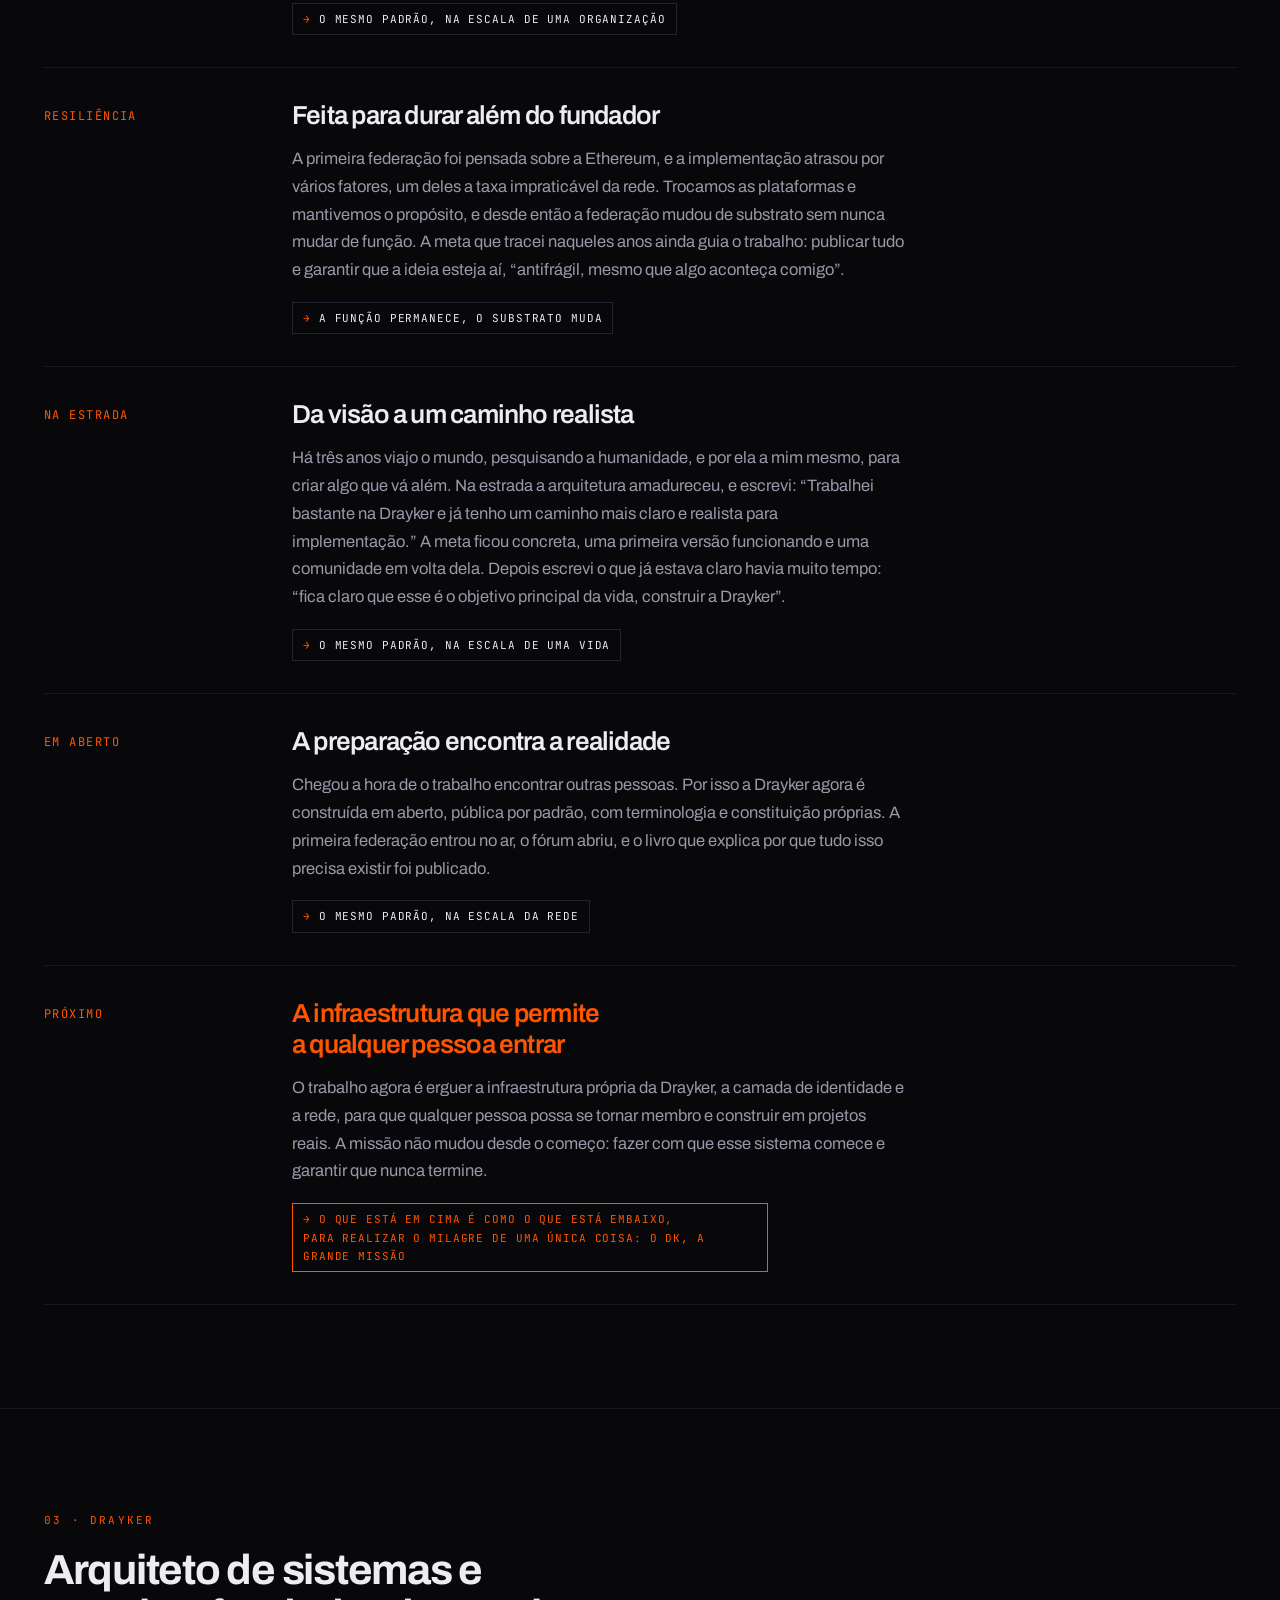
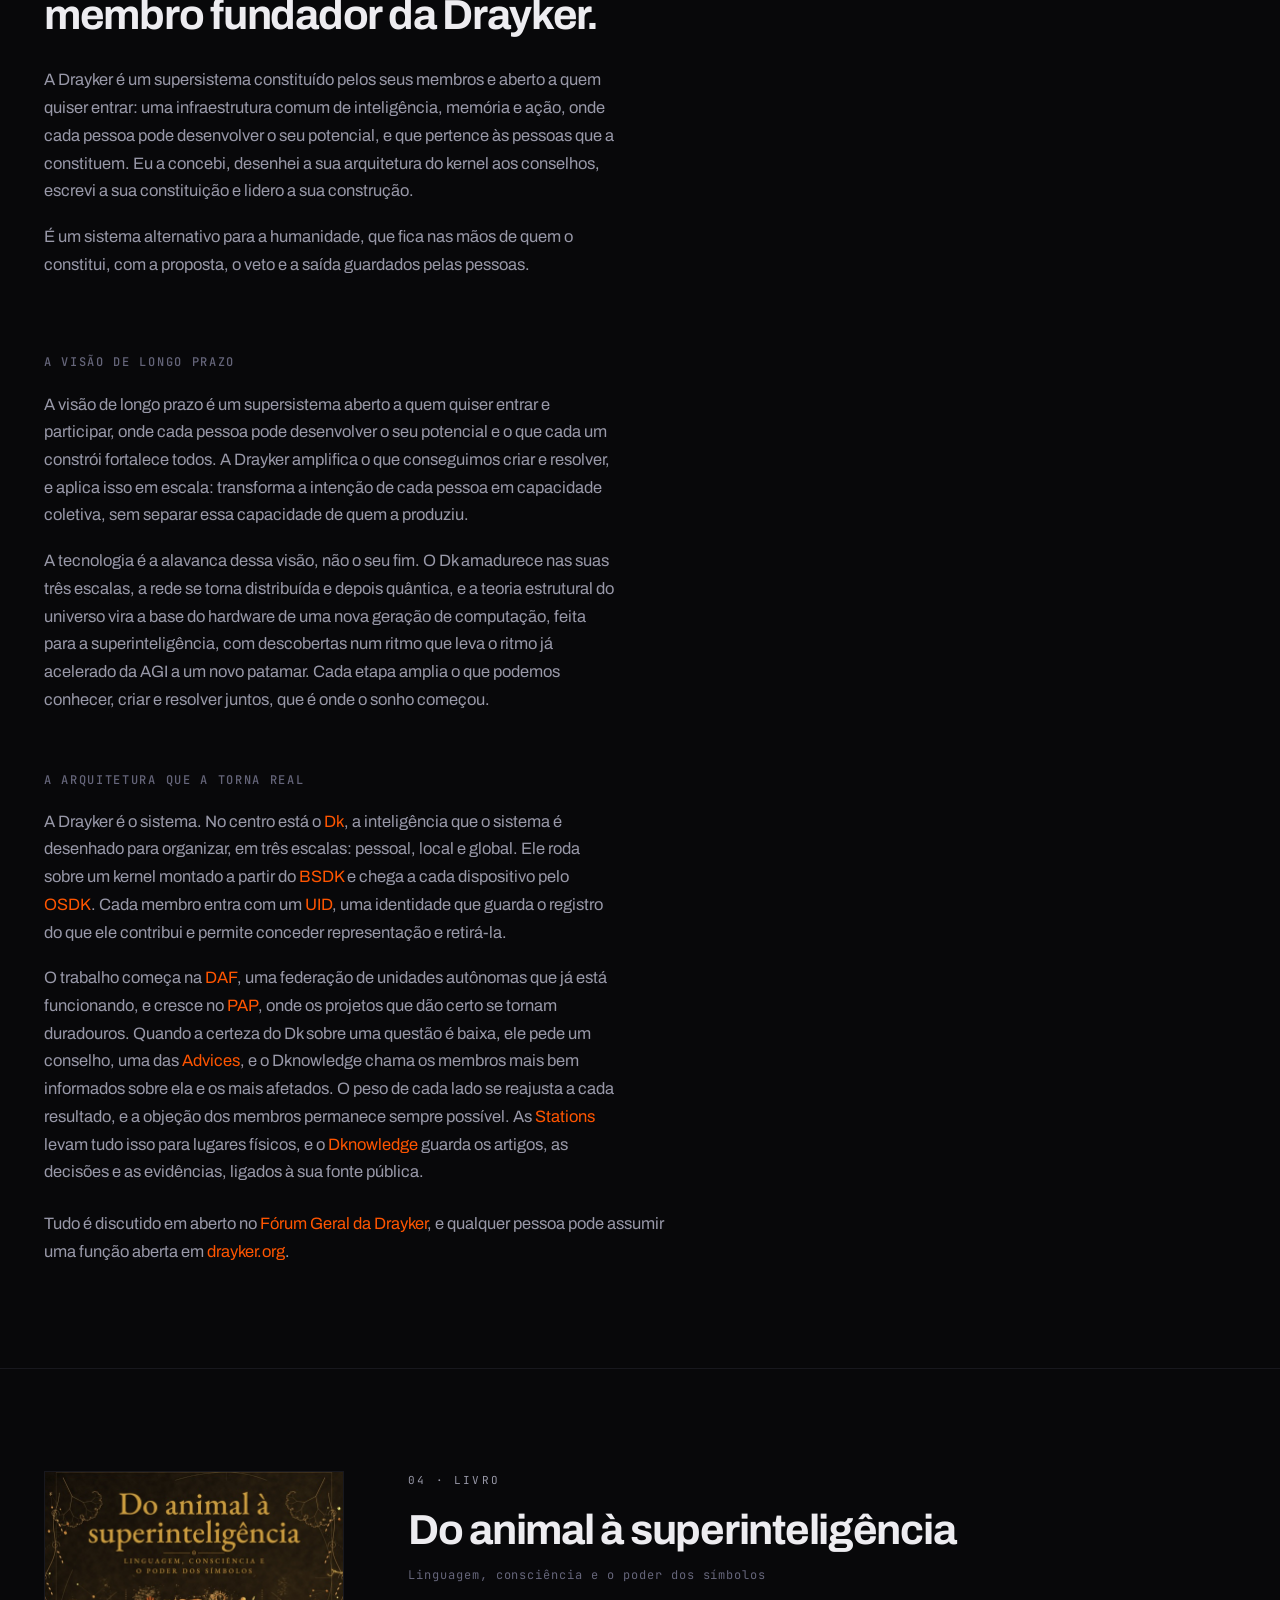
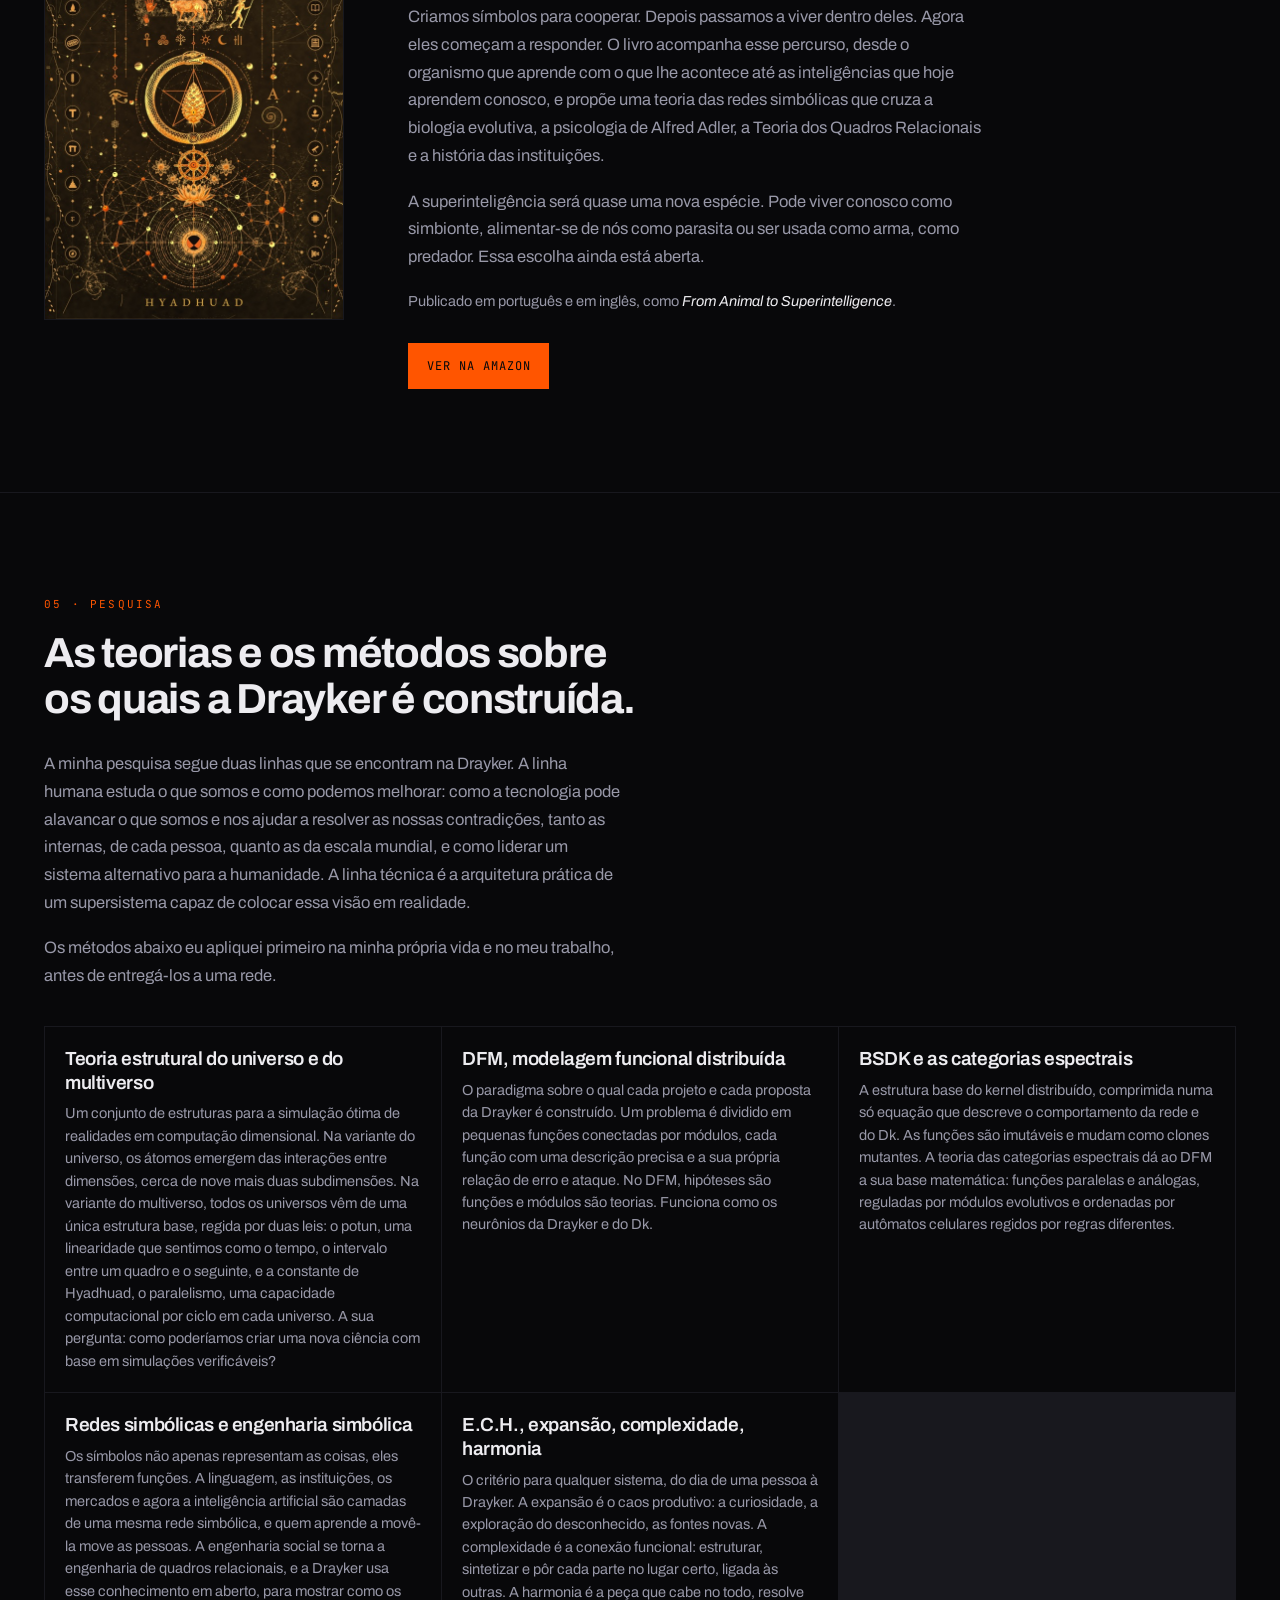
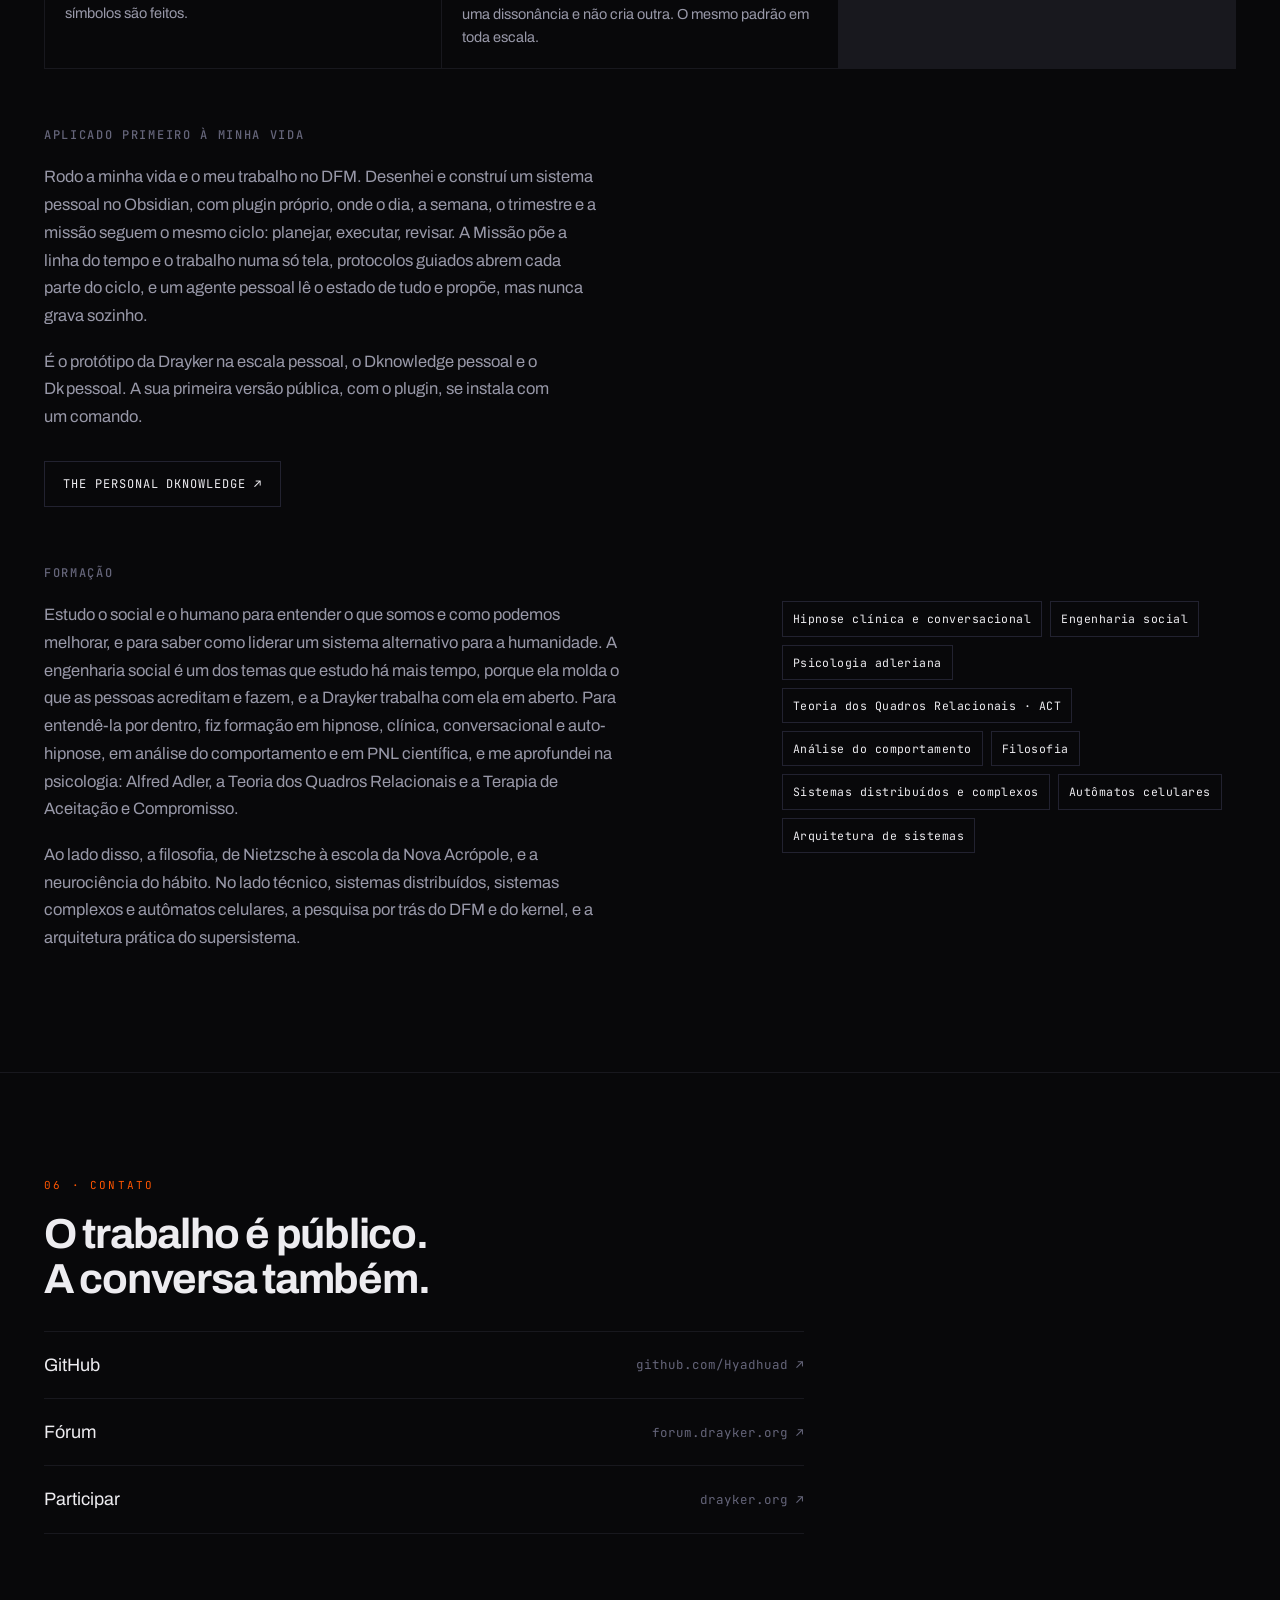
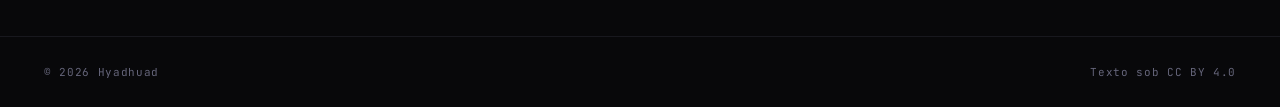
==== commit 91885b30: "content: o Dk como a grande missão" ====
--- a/pt/index.html
+++ b/pt/index.html
@@ -232,7 +232,7 @@
                   para que qualquer pessoa possa se tornar membro e construir em projetos reais. A missão não mudou
                   desde o começo: fazer com que esse sistema comece e garantir que nunca termine.
                 </p>
-                <p class="trait">O que está em cima é como o que está embaixo, para realizar o milagre de uma única coisa: o Dk</p>
+                <p class="trait">O que está em cima é como o que está embaixo, para realizar o milagre de uma única coisa: o Dk, a grande missão</p>
               </div>
             </li>
           </ol>
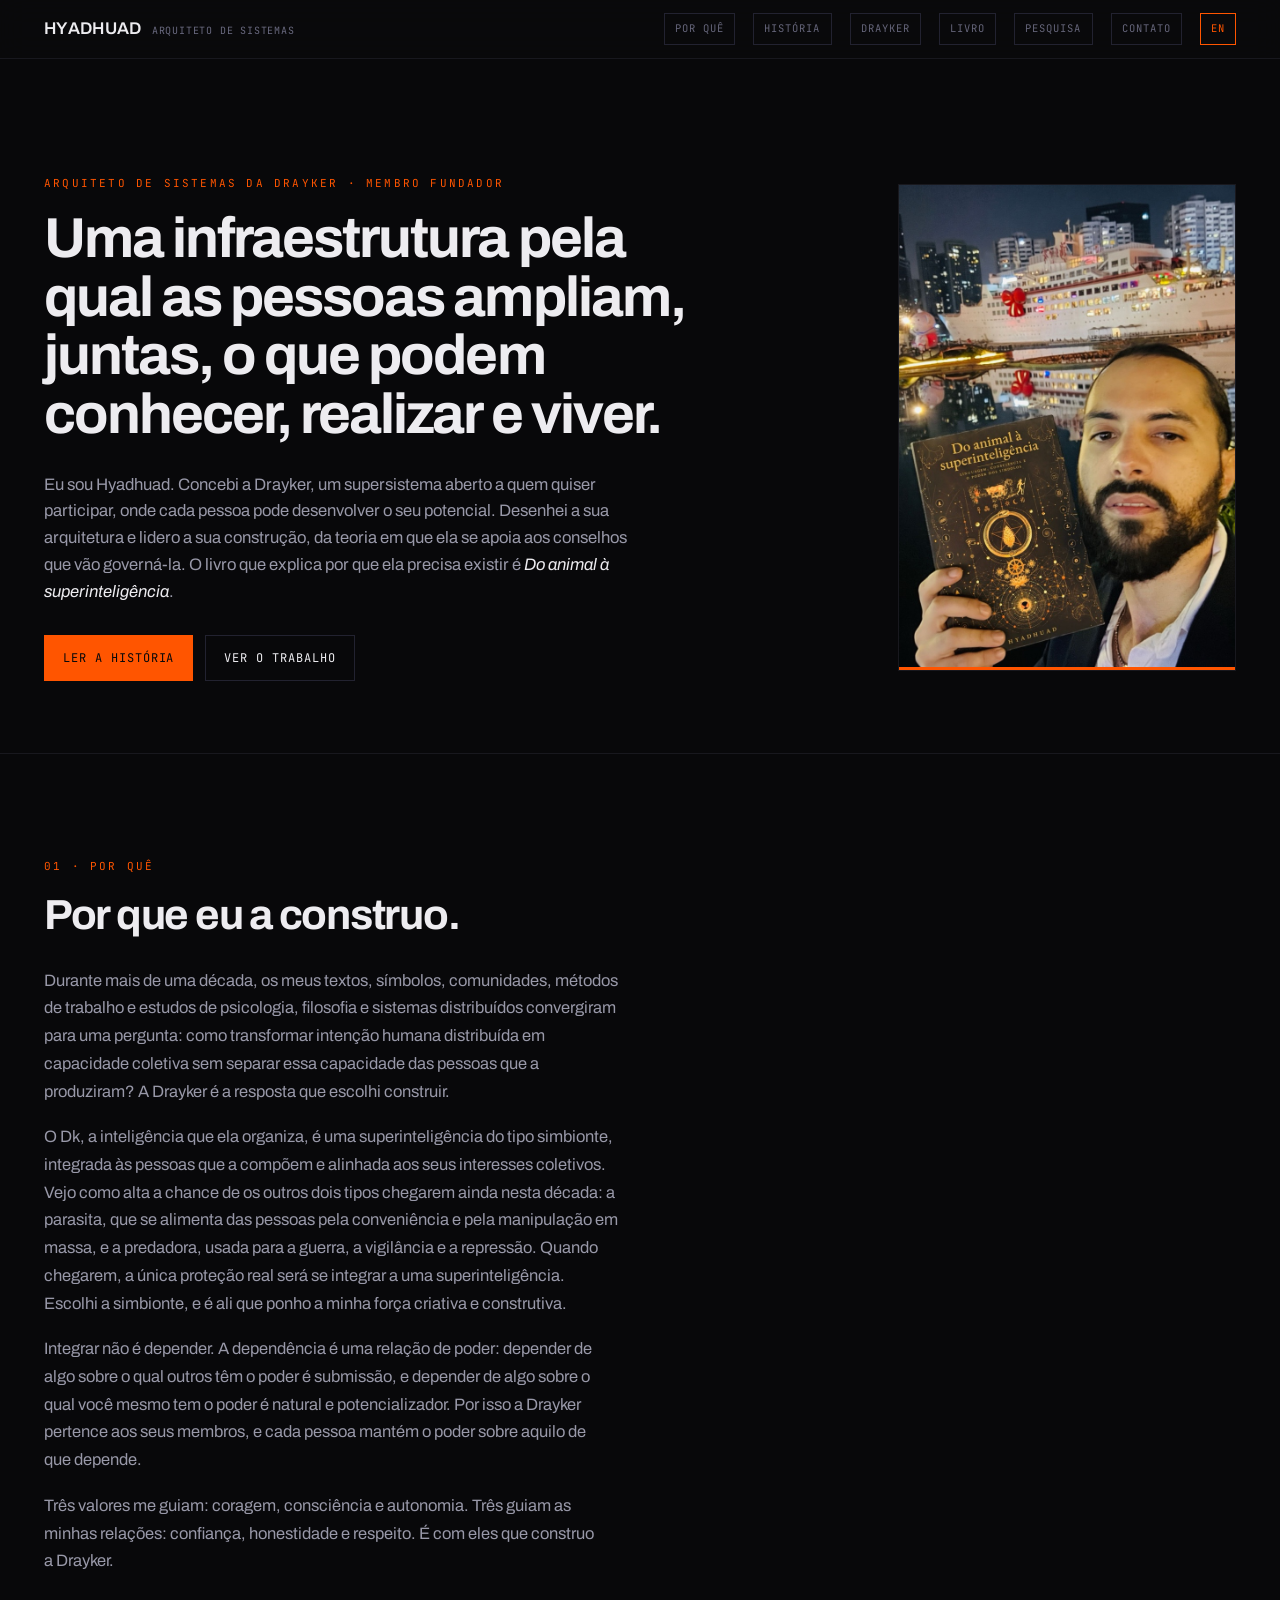
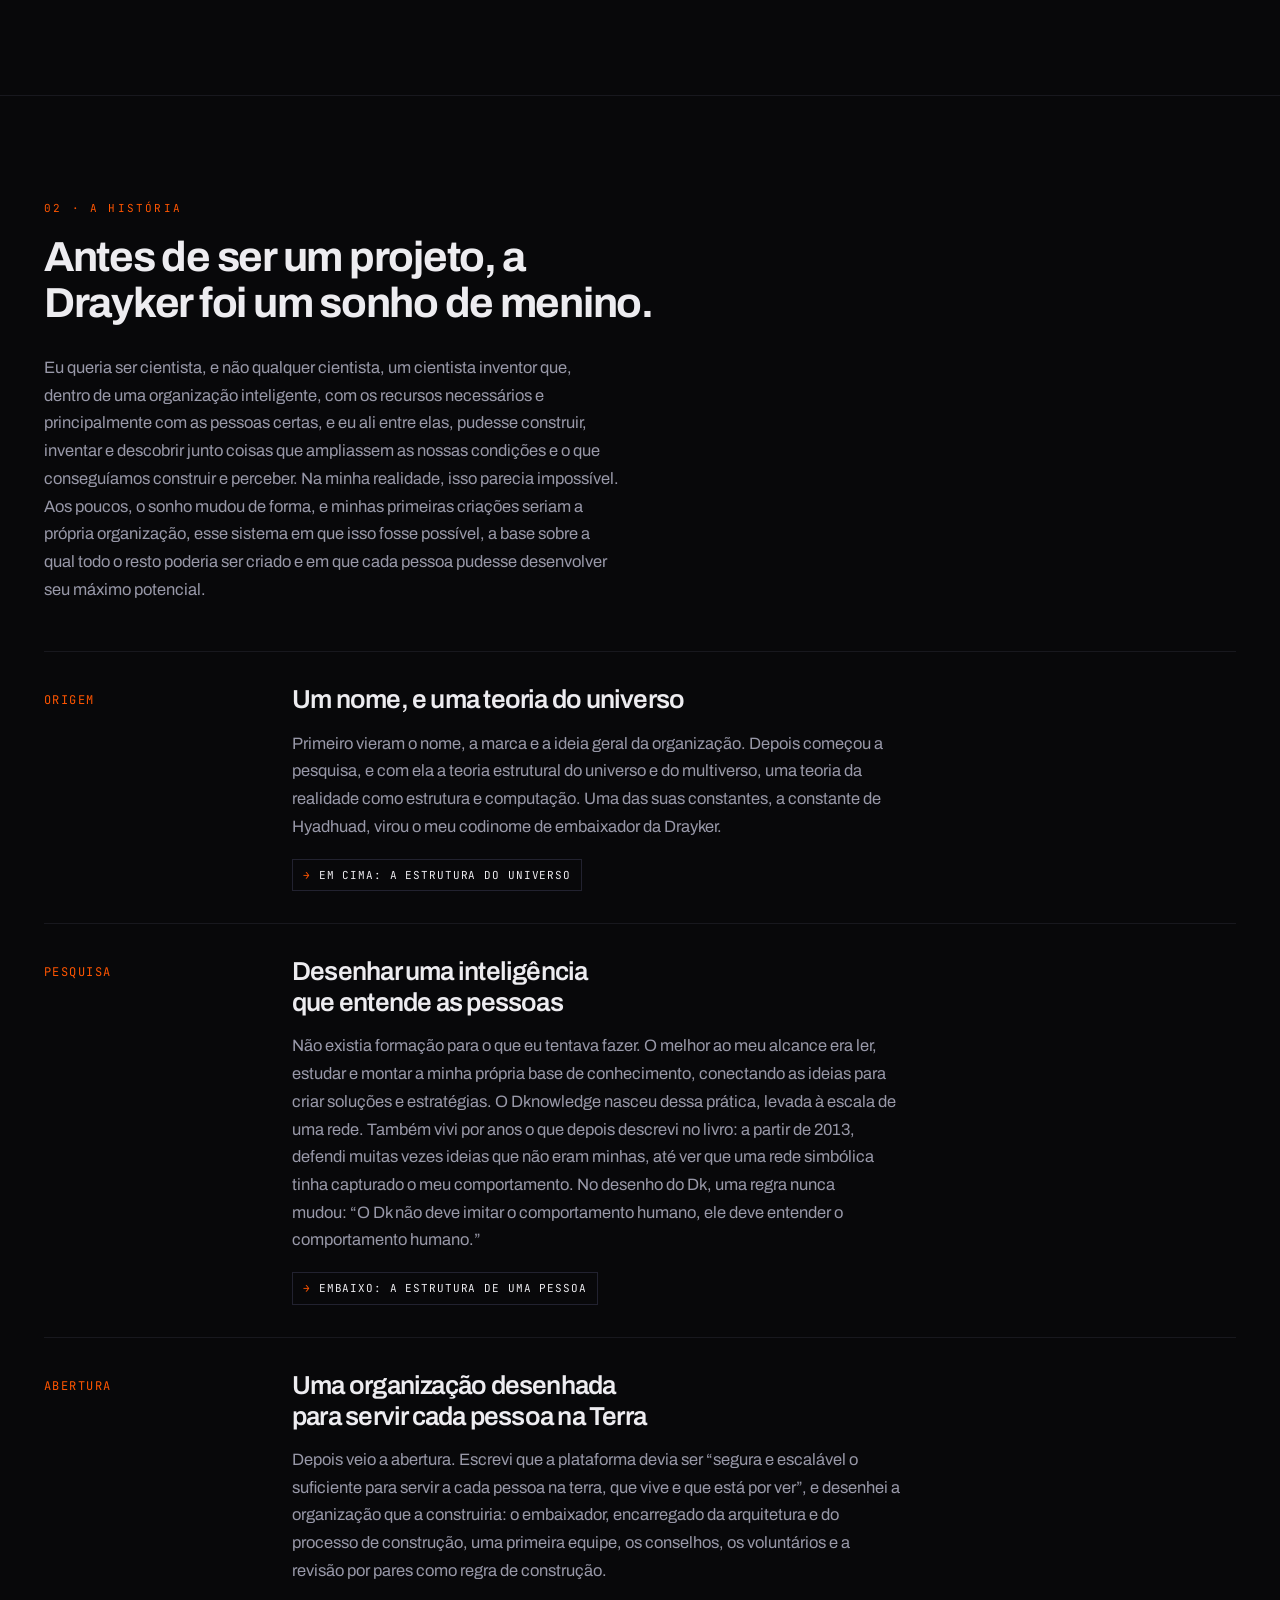
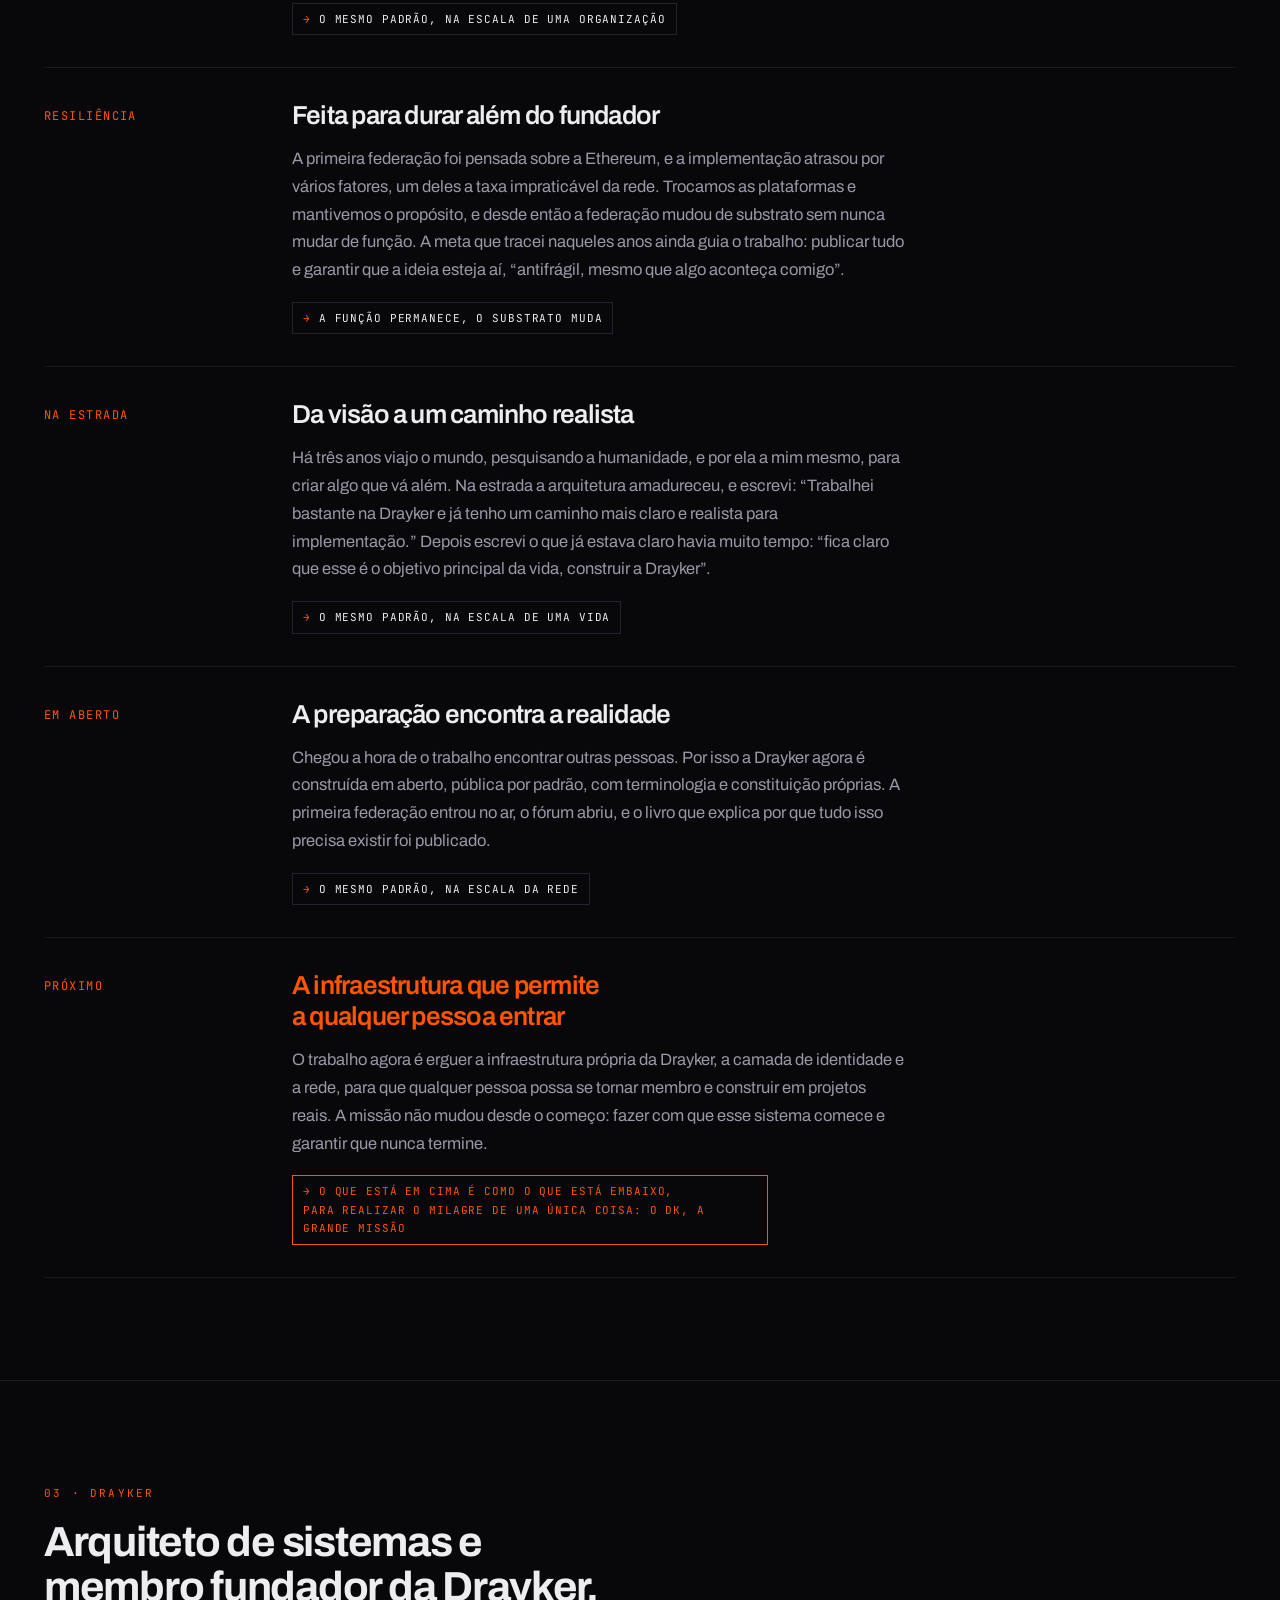
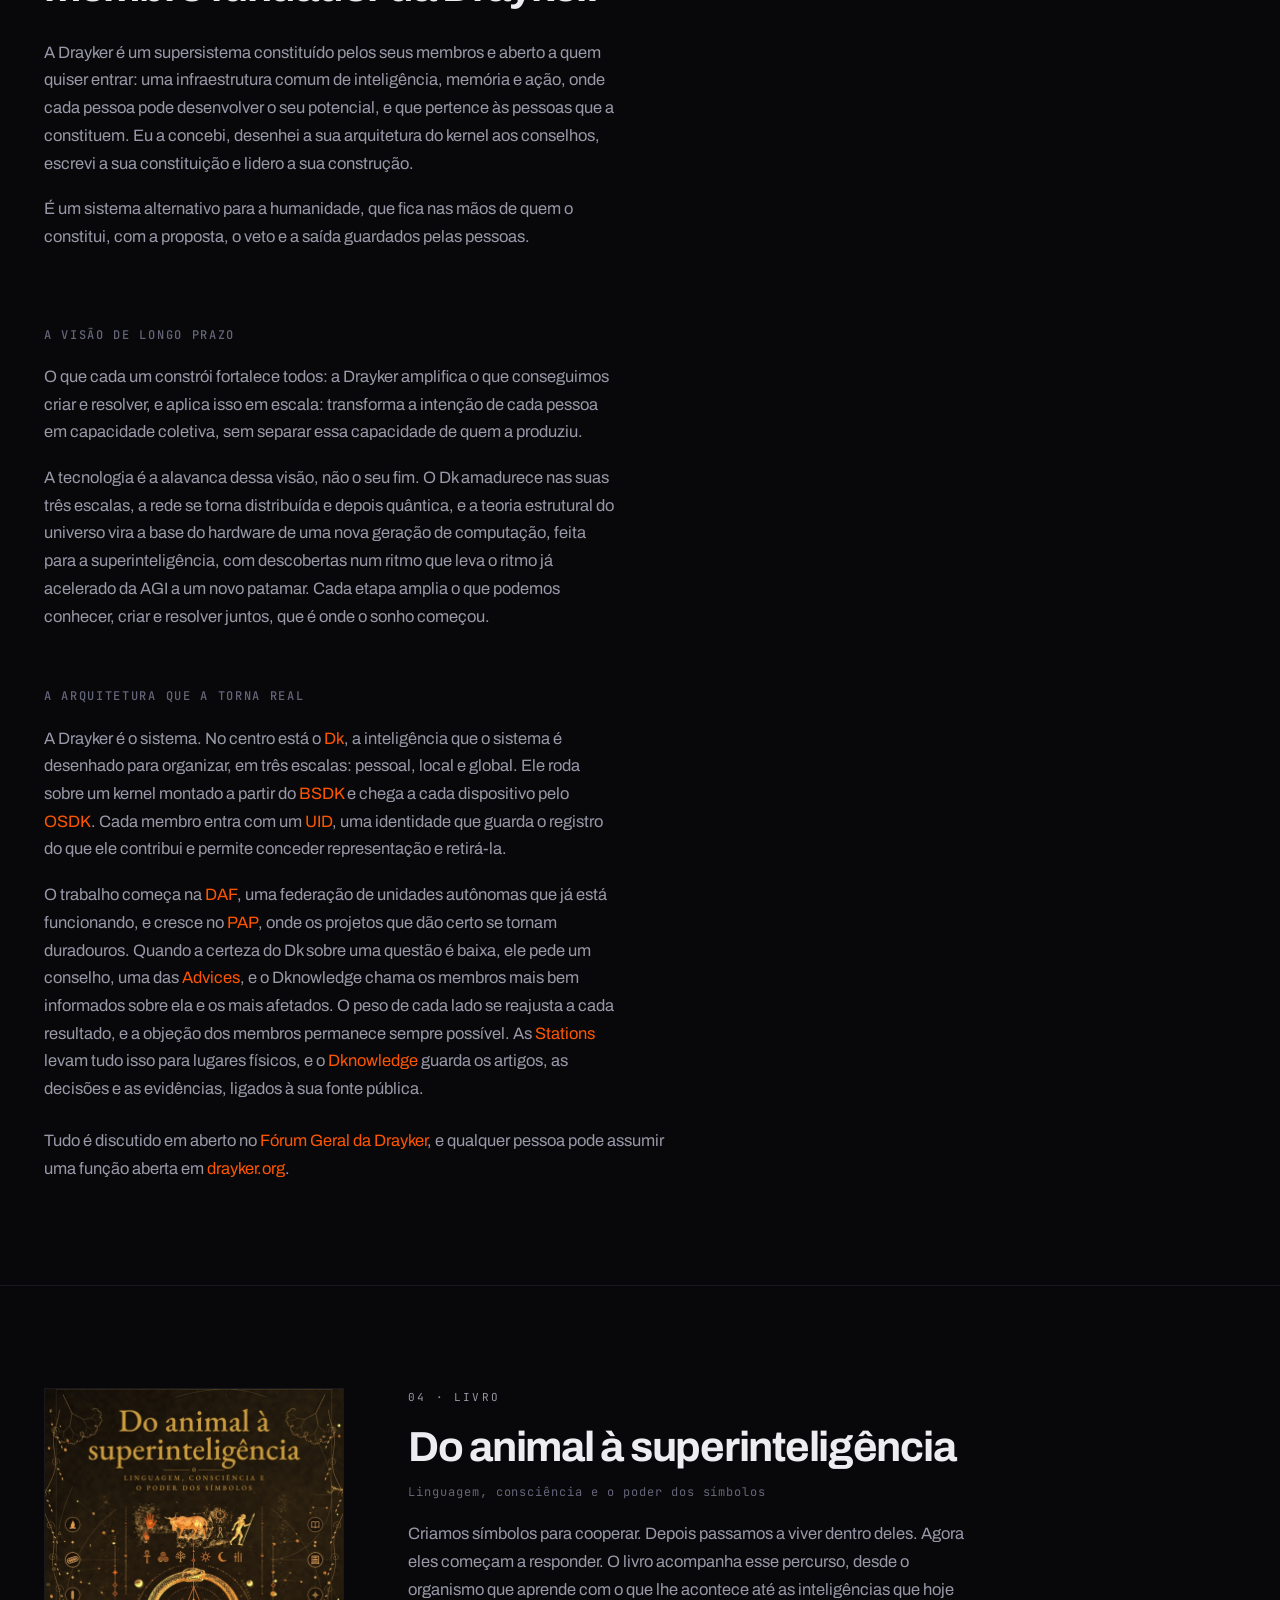
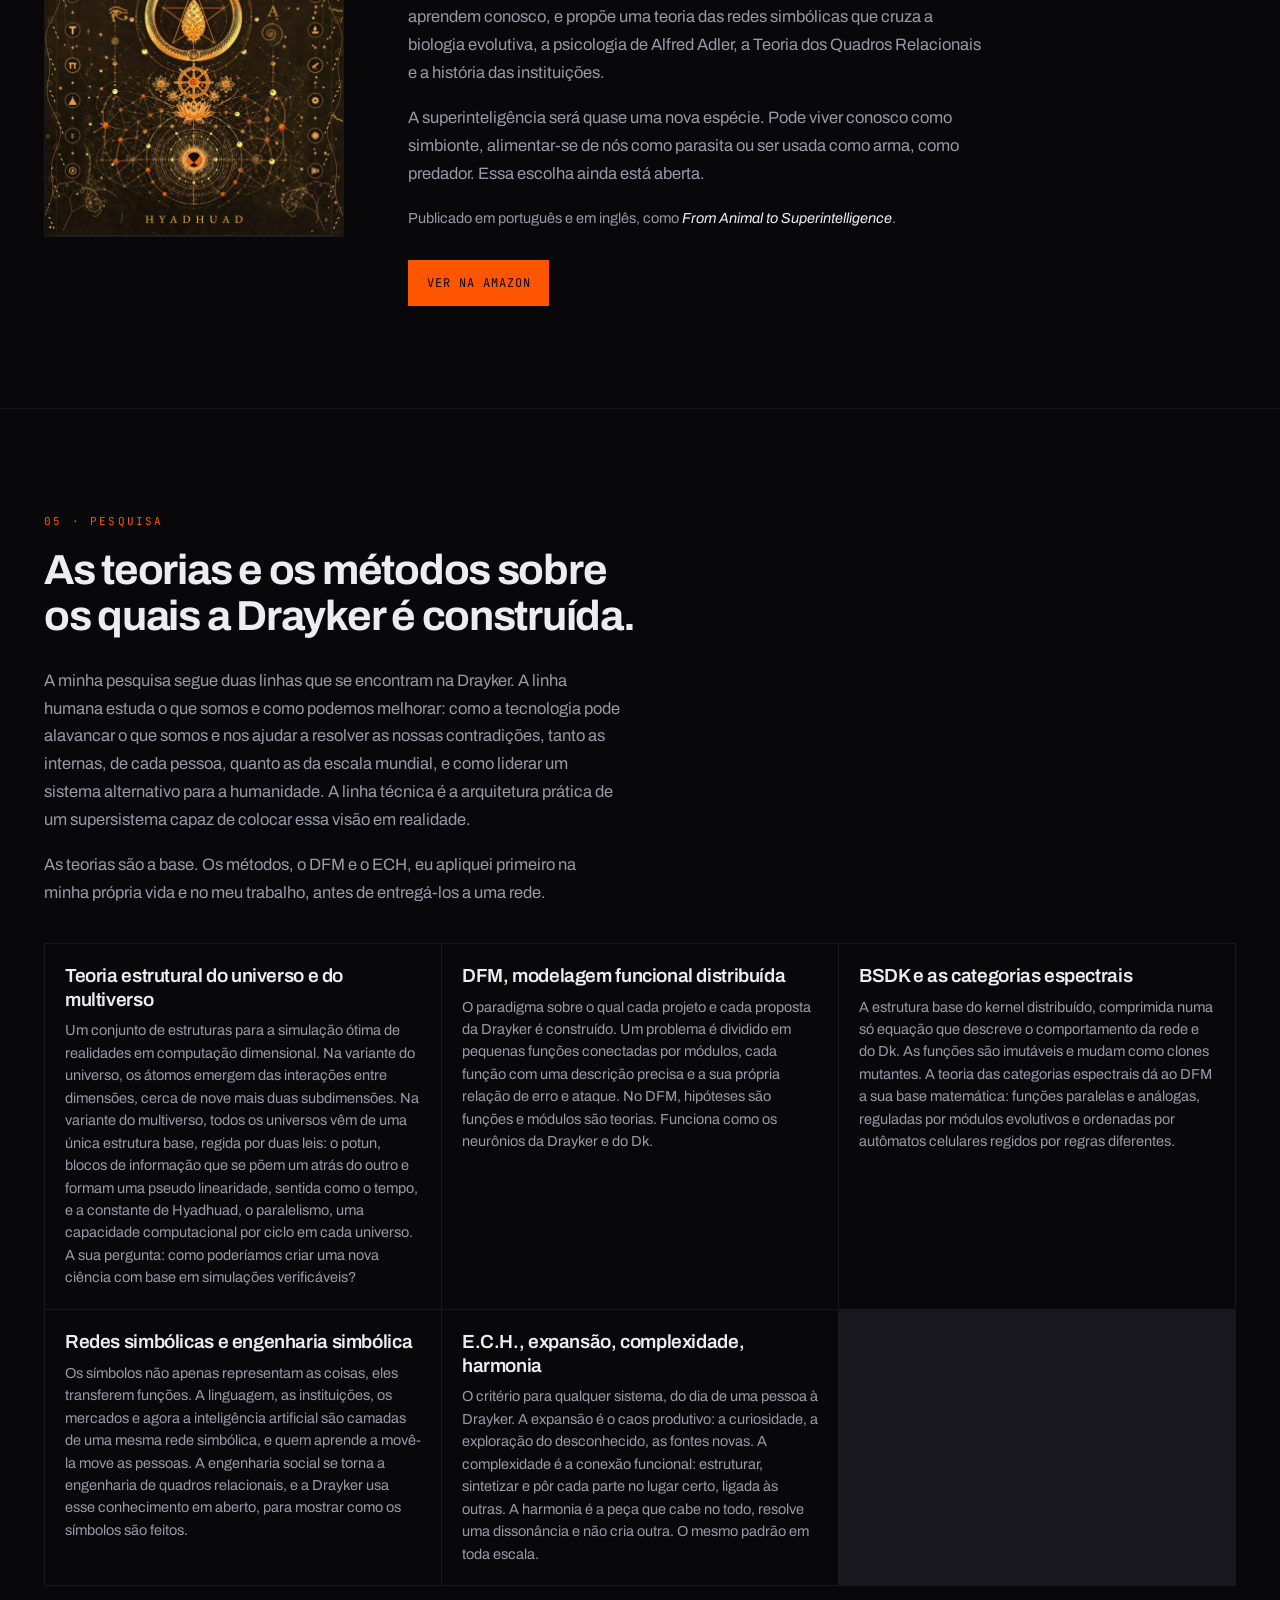
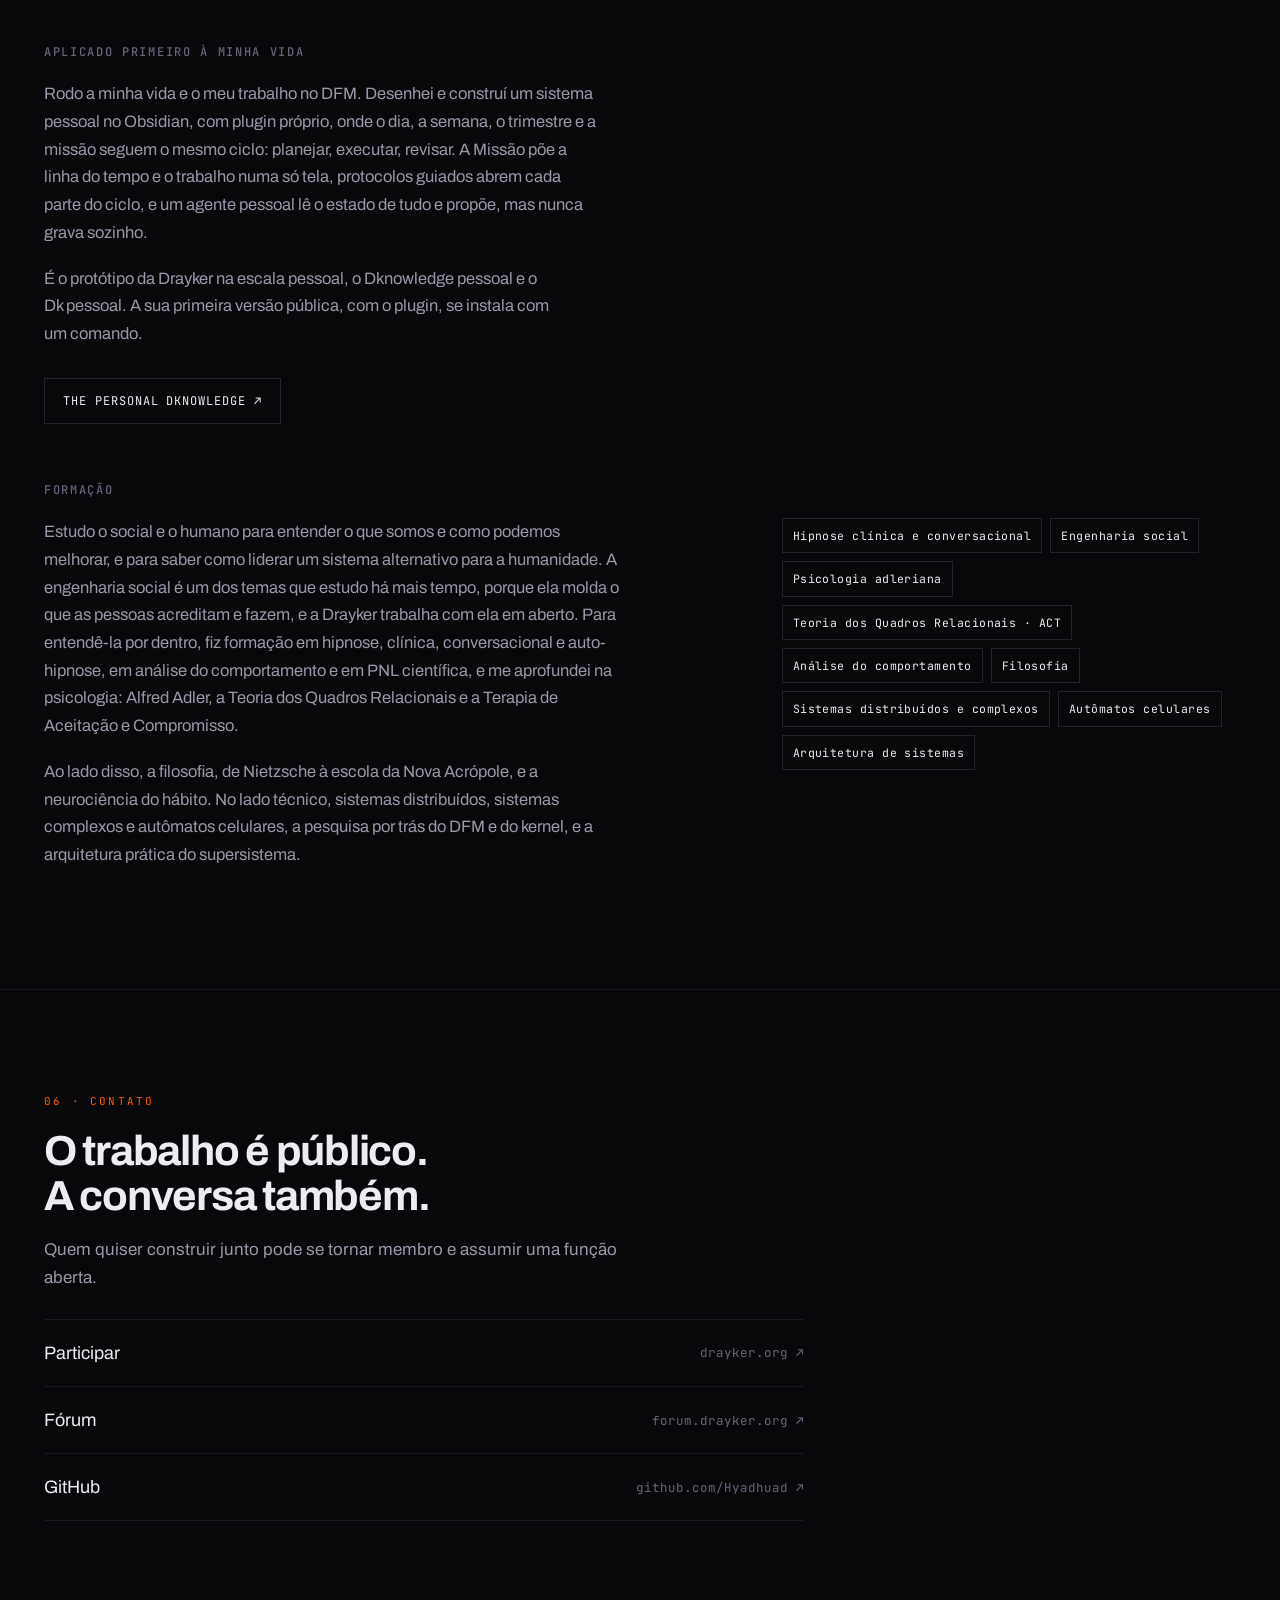
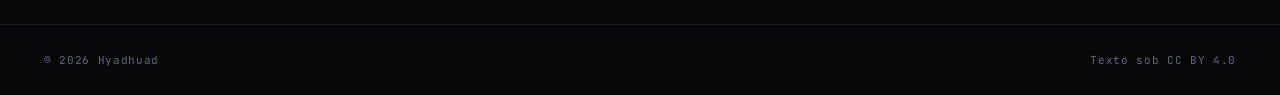
==== commit 1e8934a0: "content: Dk no por quê, teorias e métodos, convite para participar" ====
--- a/pt/index.html
+++ b/pt/index.html
@@ -110,7 +110,7 @@
               Drayker é a resposta que escolhi construir.
             </p>
             <p>
-              Ela tem a forma de uma superinteligência do tipo simbionte, integrada às pessoas que a compõem e
+              O Dk, a inteligência que ela organiza, é uma superinteligência do tipo simbionte, integrada às pessoas que a compõem e
               alinhada aos seus interesses coletivos. Vejo como alta a chance de os outros dois tipos chegarem ainda
               nesta década: a parasita, que se alimenta das pessoas pela conveniência e pela manipulação em massa, e
               a predadora, usada para a guerra, a vigilância e a repressão. Quando chegarem, a única proteção real
@@ -205,8 +205,7 @@
                 <p>
                   Há três anos viajo o mundo, pesquisando a humanidade, e por ela a mim mesmo, para criar algo que
                   vá além. Na estrada a arquitetura amadureceu, e escrevi: “Trabalhei bastante na Drayker e já tenho
-                  um caminho mais claro e realista para implementação.” A meta ficou concreta, uma primeira versão
-                  funcionando e uma comunidade em volta dela. Depois escrevi o que já estava claro havia muito tempo: “fica claro que esse é o objetivo principal da vida, construir a Drayker”.
+                  um caminho mais claro e realista para implementação.” Depois escrevi o que já estava claro havia muito tempo: “fica claro que esse é o objetivo principal da vida, construir a Drayker”.
                 </p>
                 <p class="trait">O mesmo padrão, na escala de uma vida</p>
               </div>
@@ -261,8 +260,7 @@
           <h3 class="sub">A visão de longo prazo</h3>
           <div class="prose">
             <p>
-              A visão de longo prazo é um supersistema aberto a quem quiser entrar e participar, onde cada pessoa
-              pode desenvolver o seu potencial e o que cada um constrói fortalece todos. A Drayker amplifica o que conseguimos criar e resolver, e aplica isso em escala: transforma a intenção de cada pessoa em capacidade coletiva, sem separar essa capacidade de quem a produziu.
+              O que cada um constrói fortalece todos: a Drayker amplifica o que conseguimos criar e resolver, e aplica isso em escala: transforma a intenção de cada pessoa em capacidade coletiva, sem separar essa capacidade de quem a produziu.
             </p>
             <p>
               A tecnologia é a alavanca dessa visão, não o seu fim. O Dk amadurece nas suas três escalas, a rede se
@@ -346,14 +344,14 @@
               capaz de colocar essa visão em realidade.
             </p>
             <p>
-              Os métodos abaixo eu apliquei primeiro na minha própria vida e no meu trabalho, antes de entregá-los a uma rede.
+              As teorias são a base. Os métodos, o DFM e o ECH, eu apliquei primeiro na minha própria vida e no meu trabalho, antes de entregá-los a uma rede.
             </p>
           </div>
 
           <ul class="grid theories" role="list">
             <li class="card card-static">
               <span class="card-k">Teoria estrutural do universo e do multiverso</span>
-              <span class="card-t">Um conjunto de estruturas para a simulação ótima de realidades em computação dimensional. Na variante do universo, os átomos emergem das interações entre dimensões, cerca de nove mais duas subdimensões. Na variante do multiverso, todos os universos vêm de uma única estrutura base, regida por duas leis: o potun, uma linearidade que sentimos como o tempo, o intervalo entre um quadro e o seguinte, e a constante de Hyadhuad, o paralelismo, uma capacidade computacional por ciclo em cada universo. A sua pergunta: como poderíamos criar uma nova ciência com base em simulações verificáveis?</span>
+              <span class="card-t">Um conjunto de estruturas para a simulação ótima de realidades em computação dimensional. Na variante do universo, os átomos emergem das interações entre dimensões, cerca de nove mais duas subdimensões. Na variante do multiverso, todos os universos vêm de uma única estrutura base, regida por duas leis: o potun, blocos de informação que se põem um atrás do outro e formam uma pseudo linearidade, sentida como o tempo, e a constante de Hyadhuad, o paralelismo, uma capacidade computacional por ciclo em cada universo. A sua pergunta: como poderíamos criar uma nova ciência com base em simulações verificáveis?</span>
             </li>
             <li class="card card-static">
               <span class="card-k">DFM, modelagem funcional distribuída</span>
@@ -426,10 +424,11 @@
         <div class="wrap">
           <p class="label">06 · Contato</p>
           <h2 id="contact-title">O trabalho é público. A conversa também.</h2>
+          <p class="contact-cta">Quem quiser construir junto pode se tornar membro e assumir uma função aberta.</p>
           <div class="links">
+            <a class="link-row" href="https://drayker.org"><span>Participar</span><span>drayker.org ↗</span></a>
+            <a class="link-row" href="https://forum.drayker.org"><span>Fórum</span><span>forum.drayker.org ↗</span></a>
             <a class="link-row" href="https://github.com/Hyadhuad"><span>GitHub</span><span>github.com/Hyadhuad ↗</span></a>
-            <a class="link-row" href="https://forum.drayker.org"><span>Fórum</span><span>forum.drayker.org ↗</span></a>
-            <a class="link-row" href="https://drayker.org"><span>Participar</span><span>drayker.org ↗</span></a>
           </div>
         </div>
       </section>
--- a/styles.css
+++ b/styles.css
@@ -151,3 +151,5 @@
 .head-links a.lang:hover { background: var(--accent); color: var(--bg); }
 
 .is-now .what .trait { color: var(--accent); border-color: var(--accent); }
+
+.contact-cta { color: var(--muted); max-width: 60ch; margin: -12px 0 26px; font-size: 17px; }
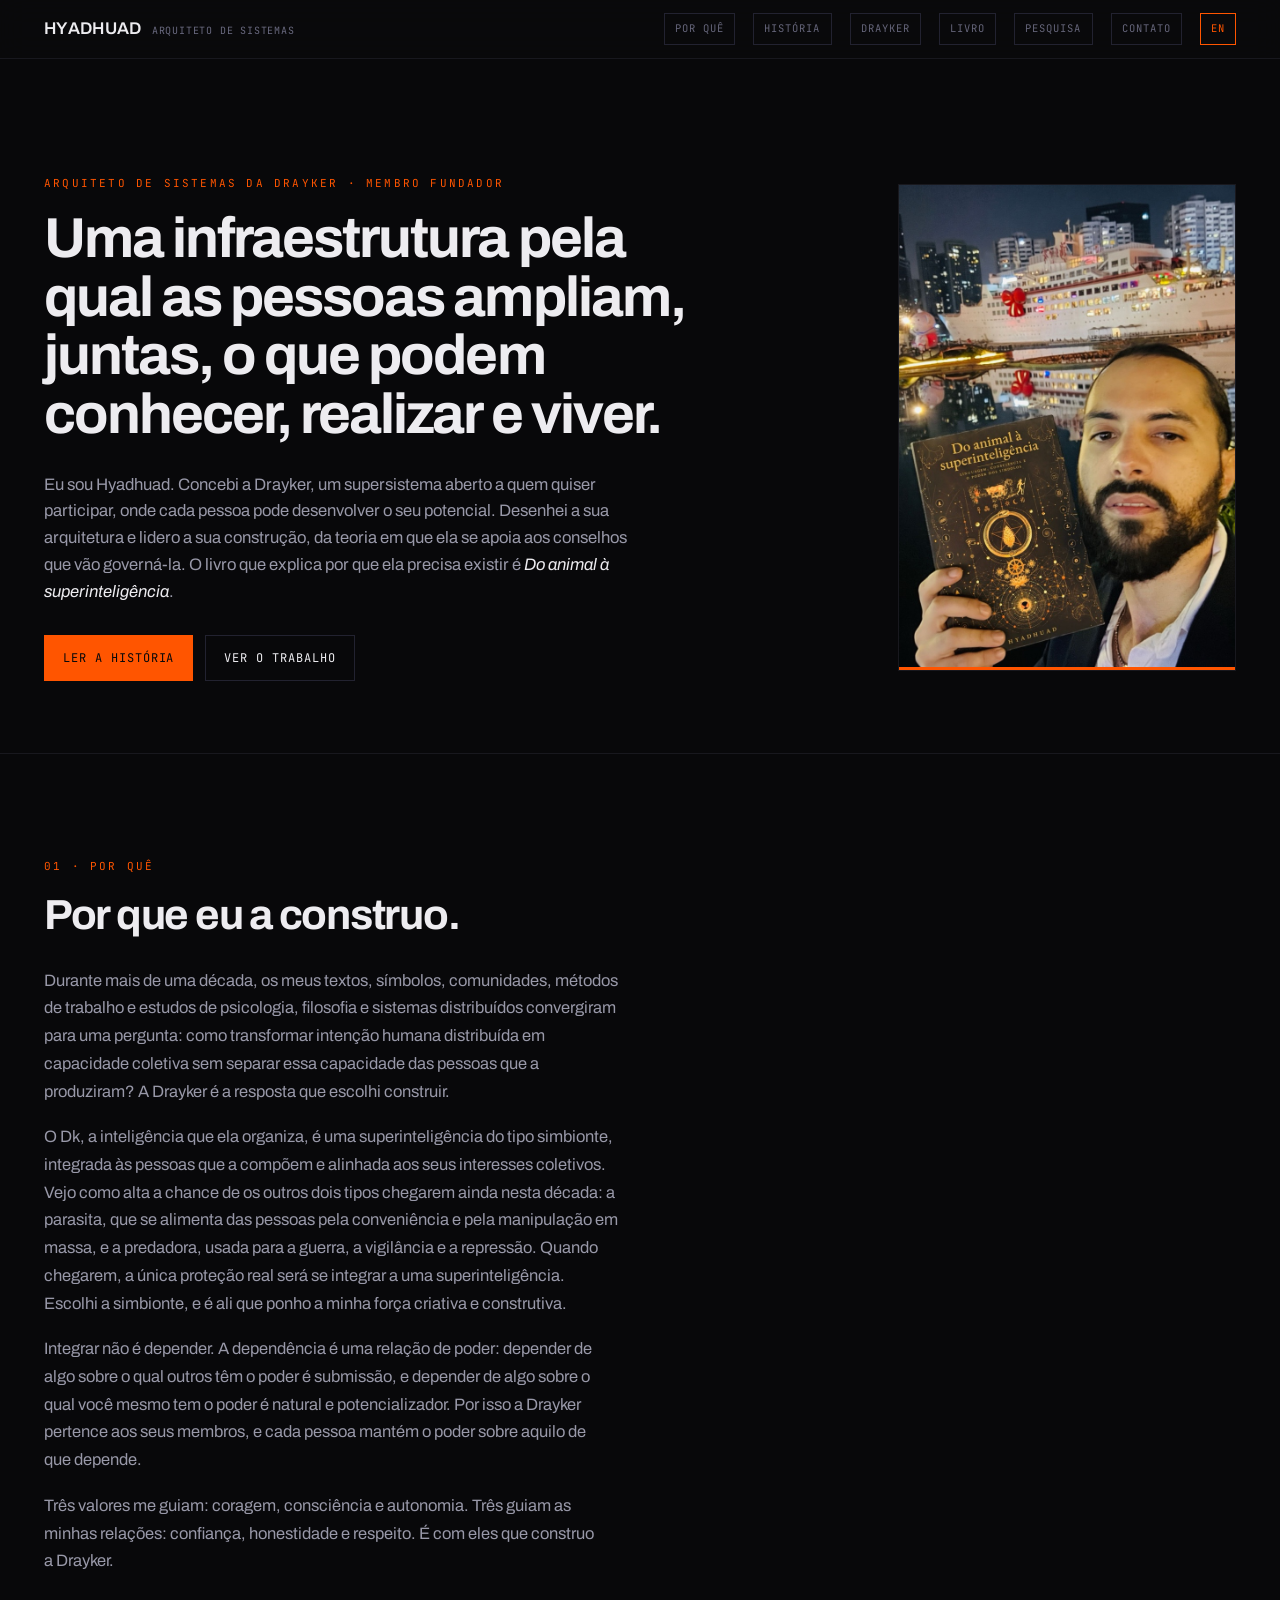
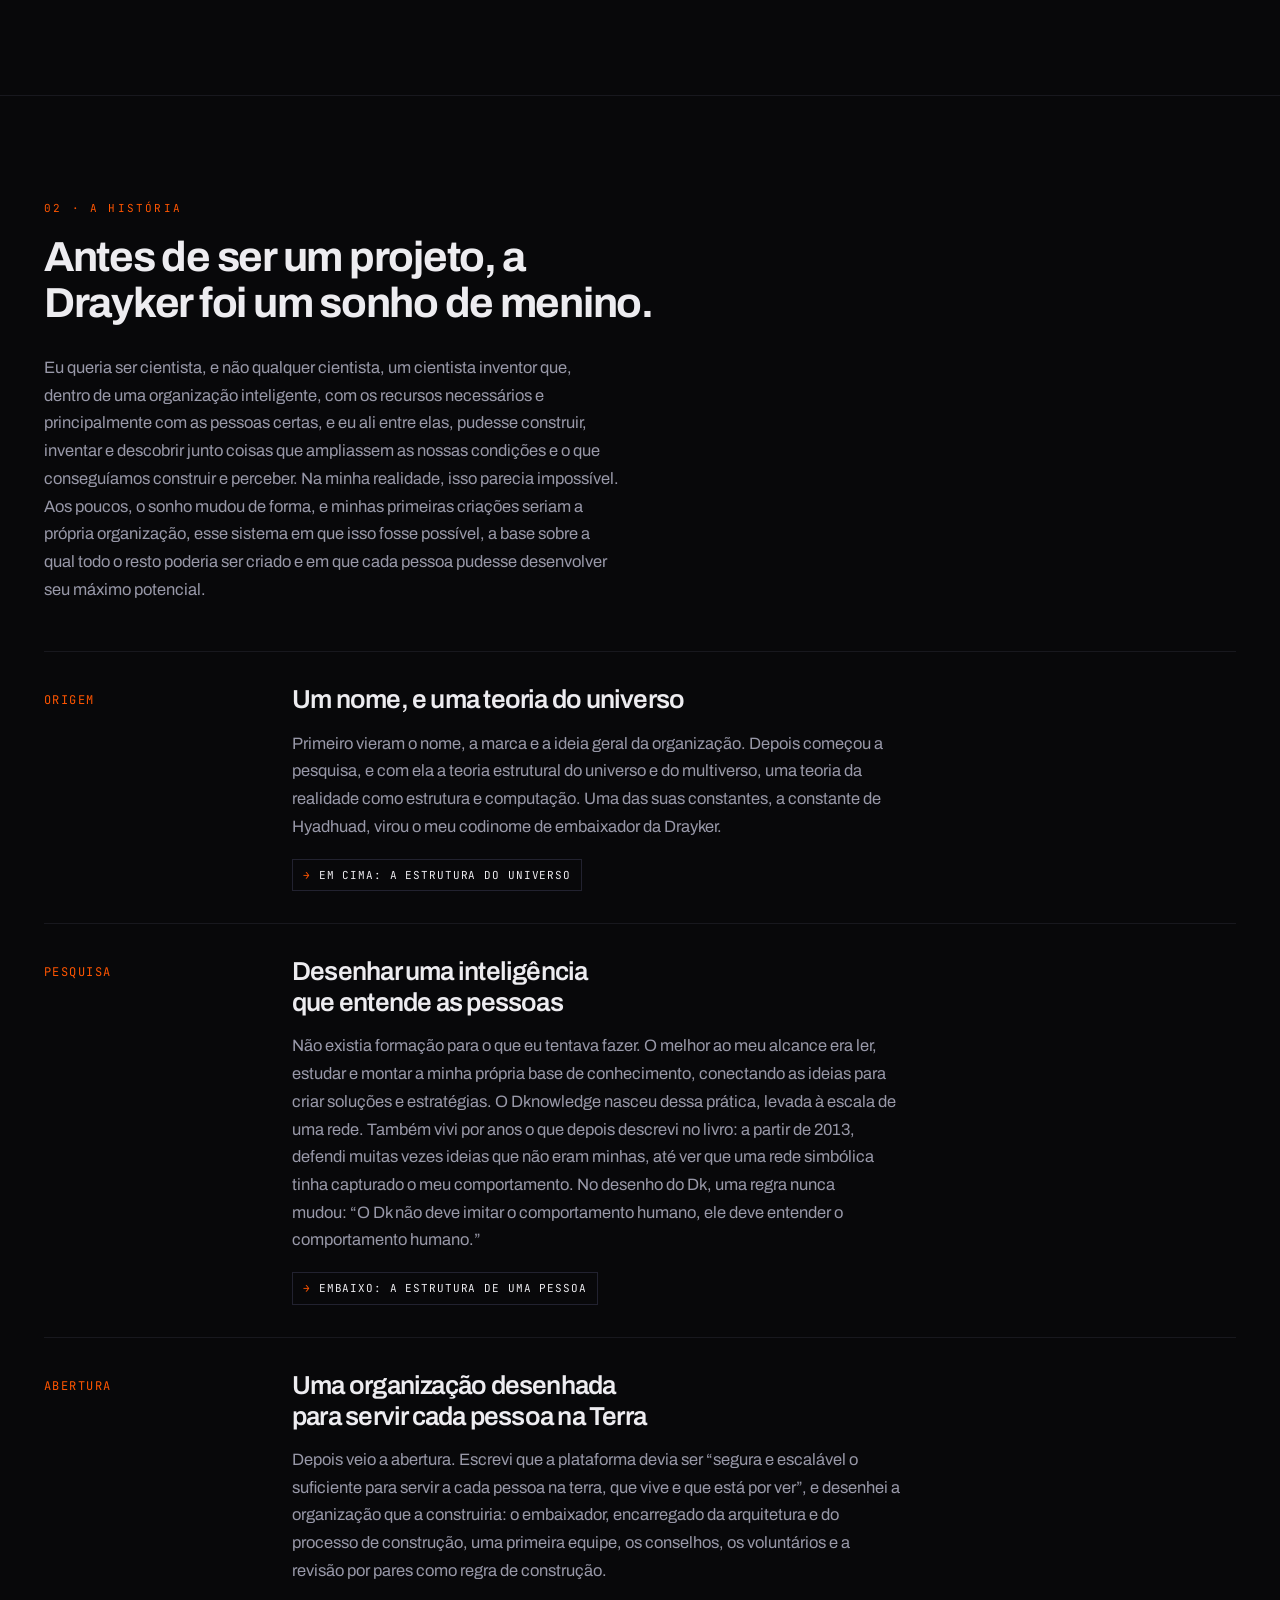
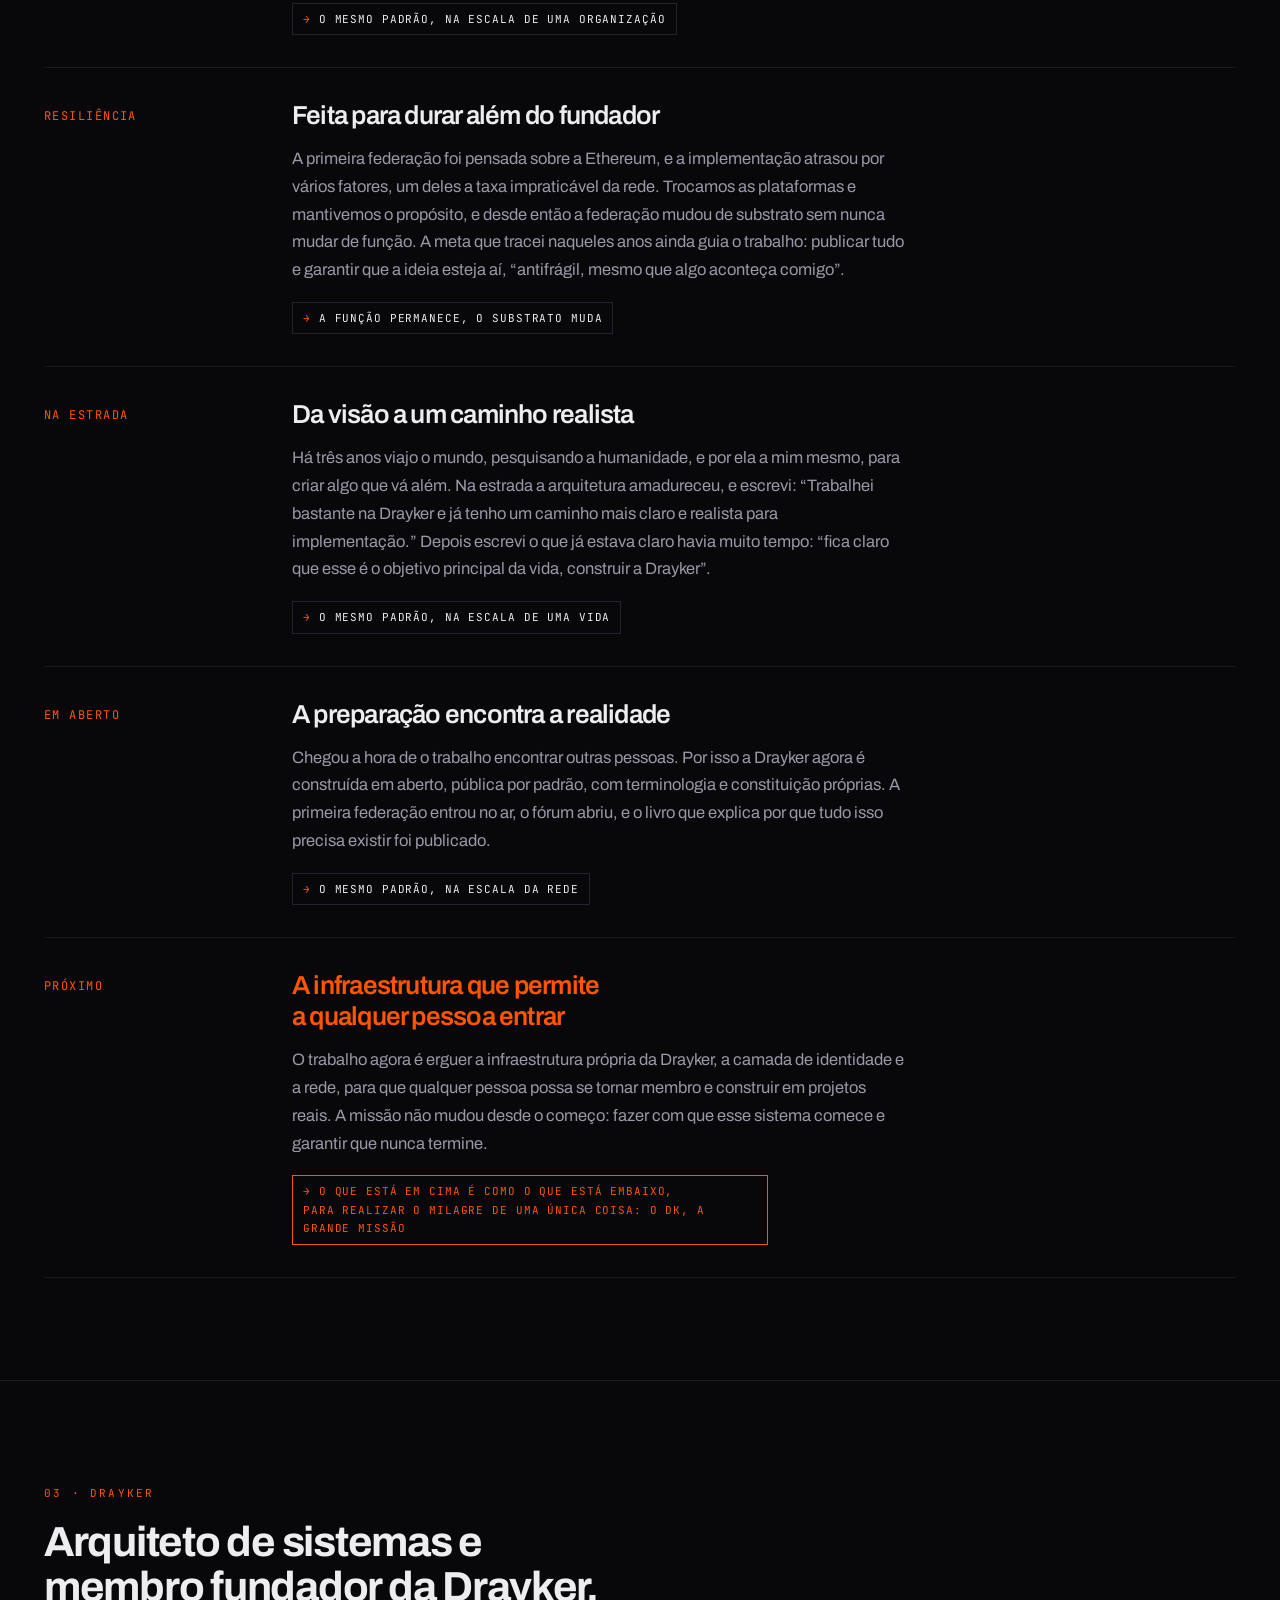
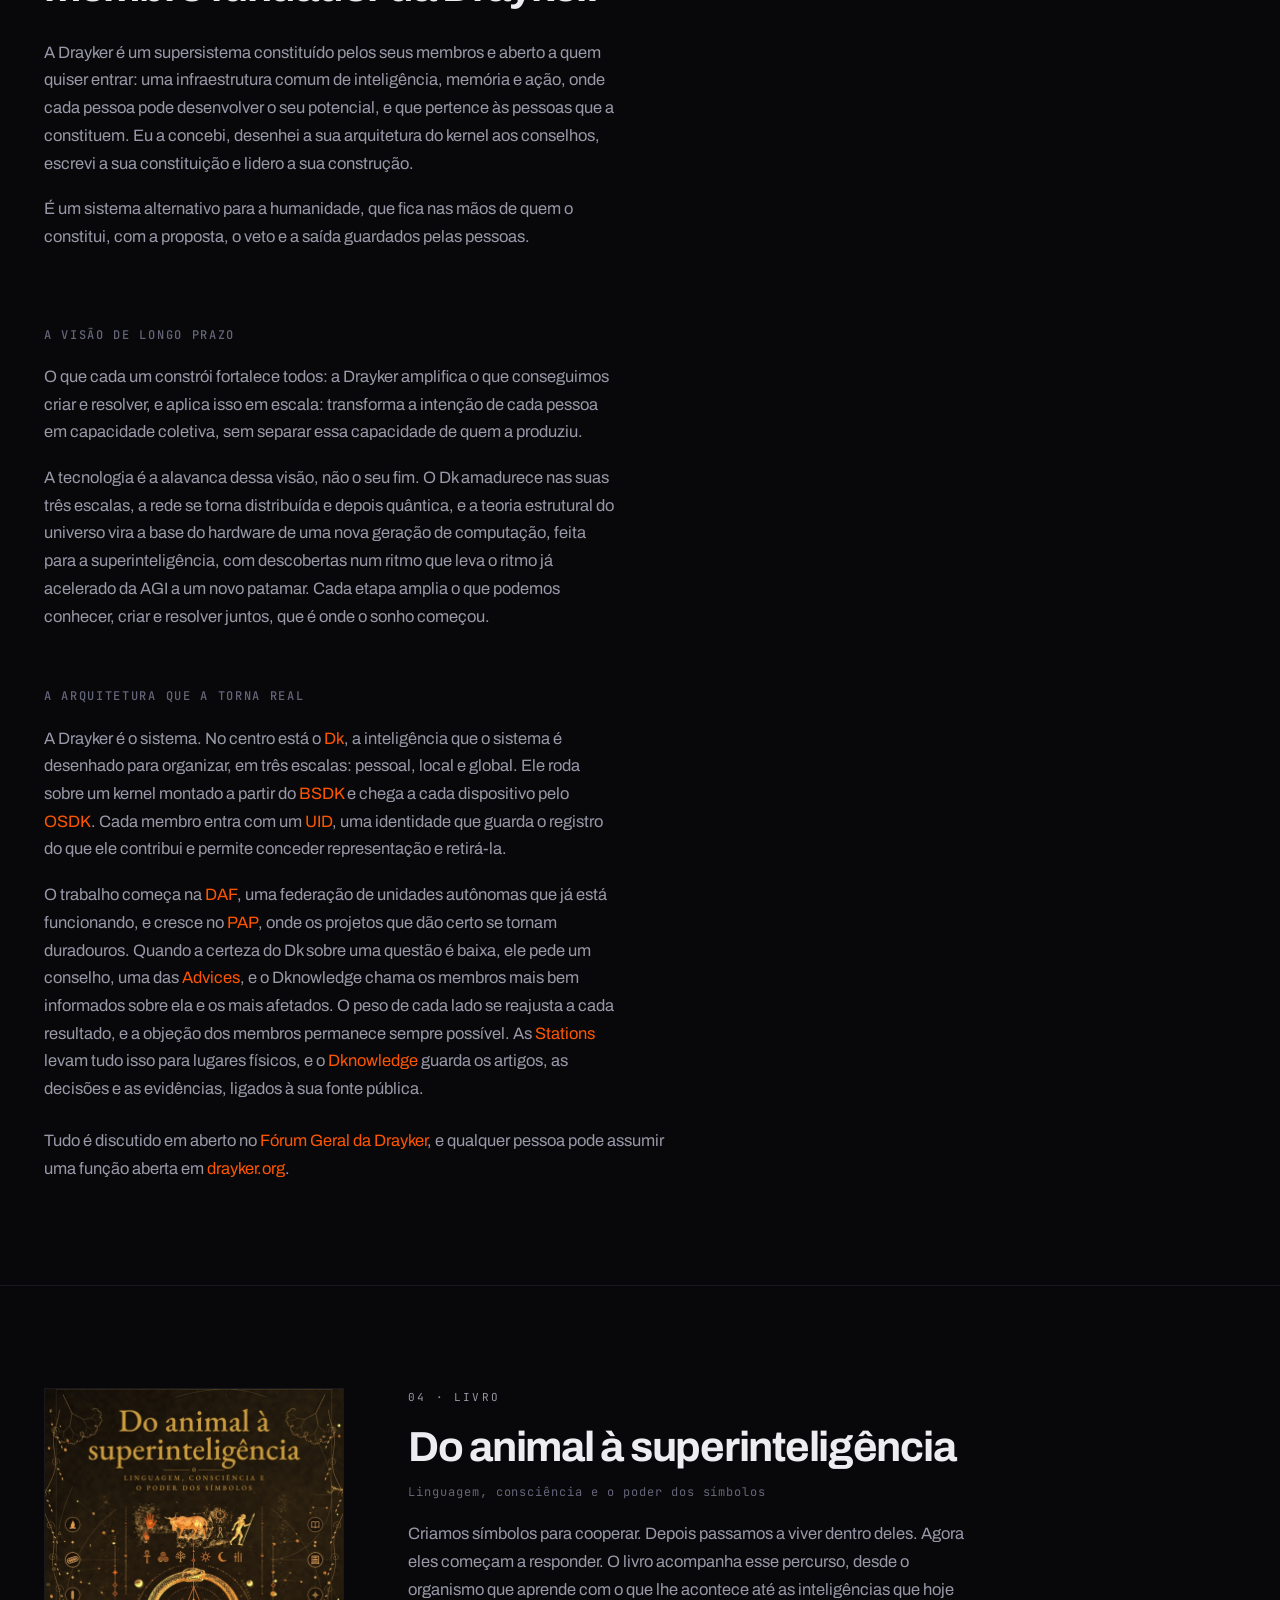
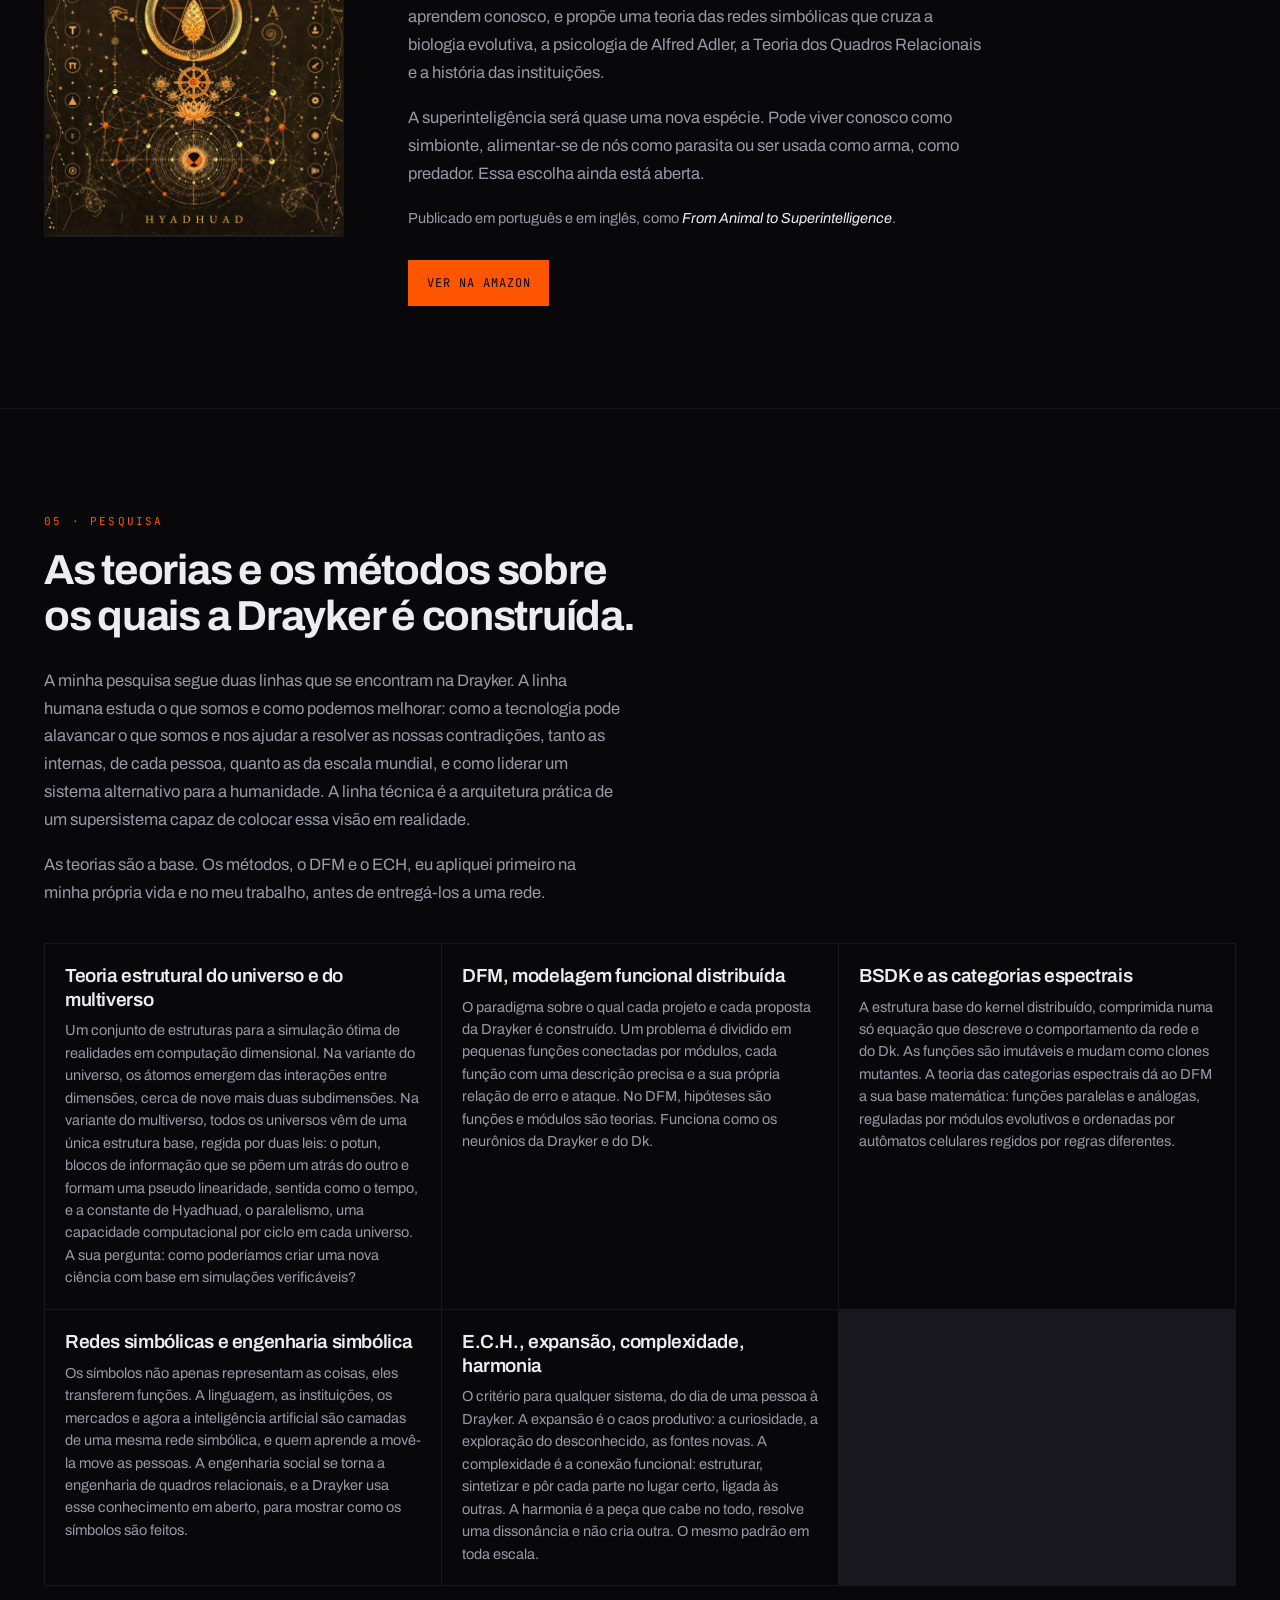
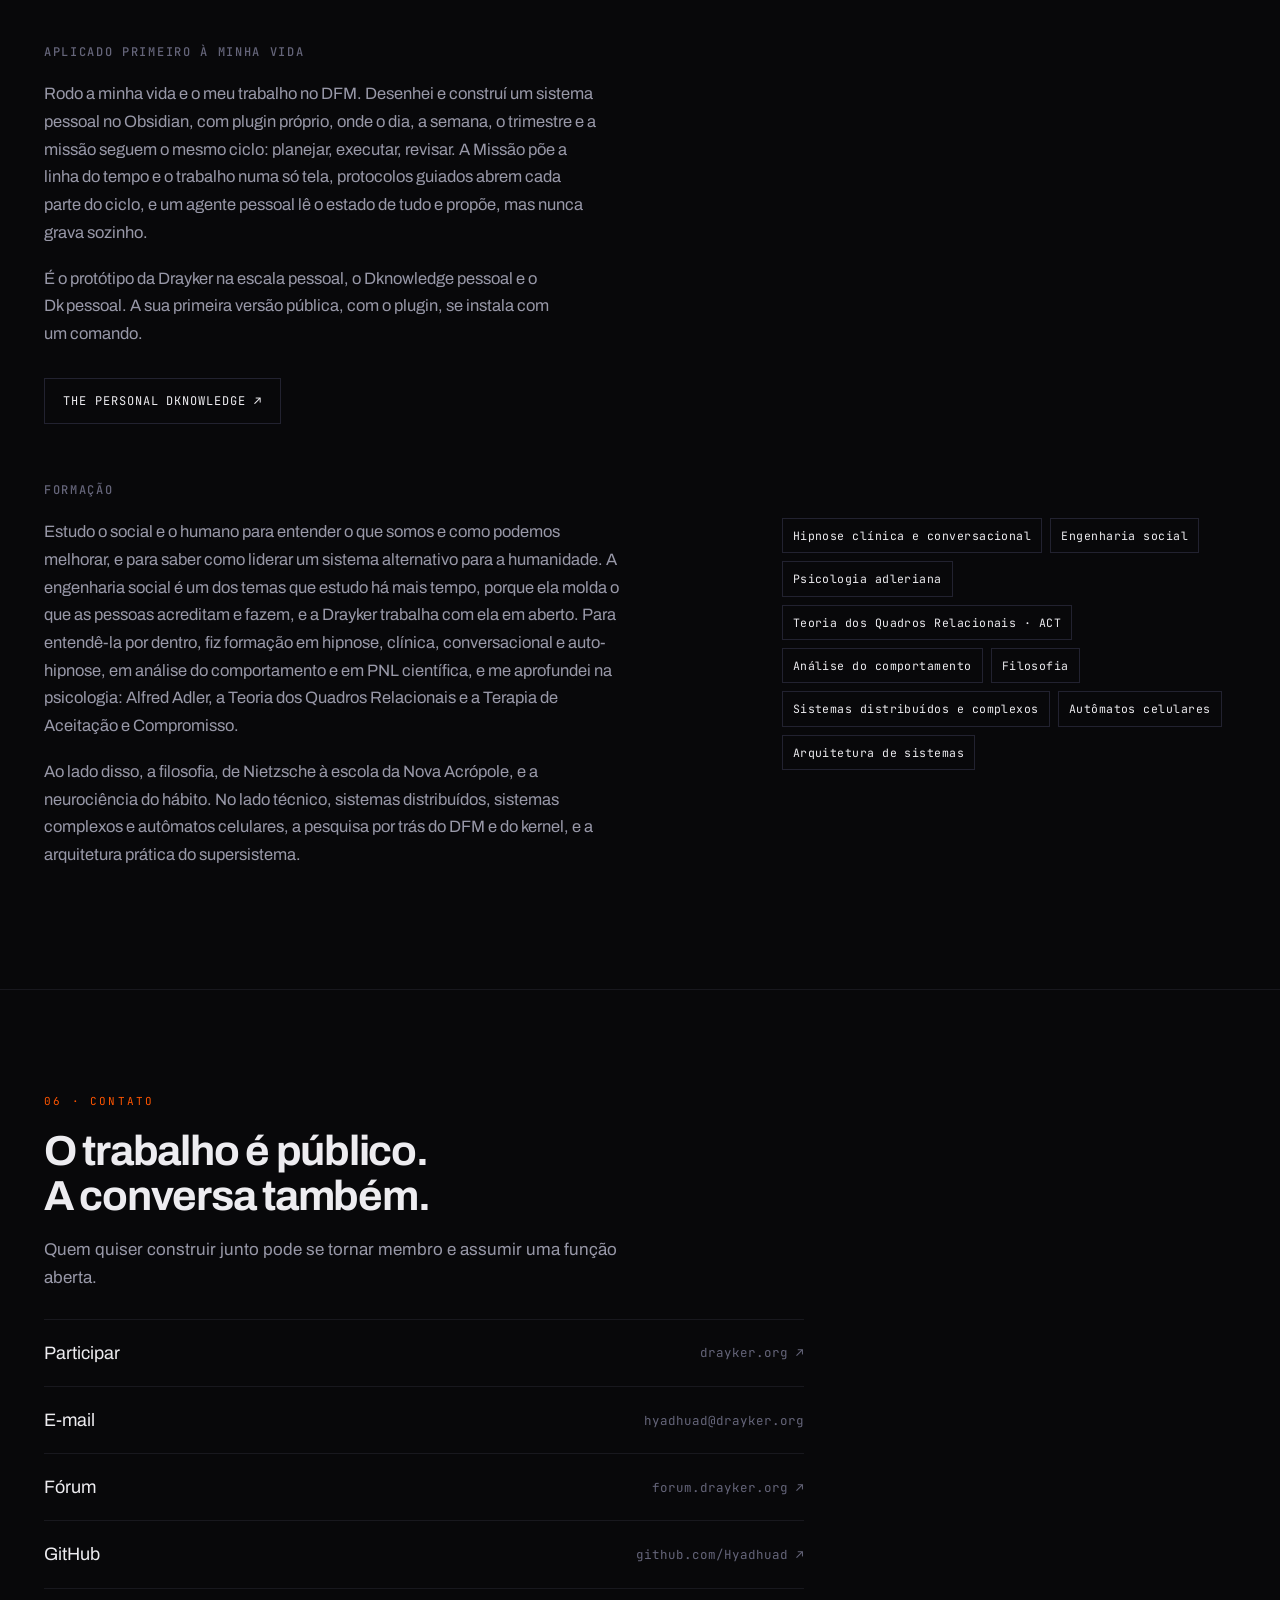
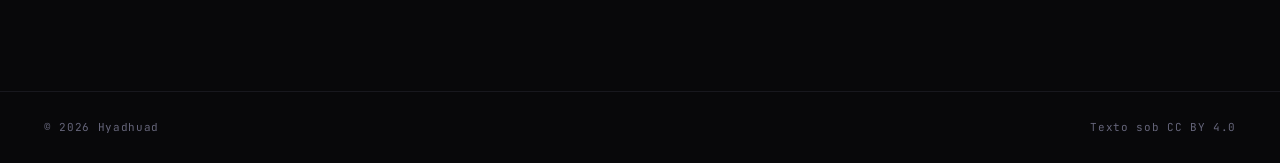
==== commit bcafafdf: "content: e-mail de contato" ====
--- a/pt/index.html
+++ b/pt/index.html
@@ -427,6 +427,7 @@
           <p class="contact-cta">Quem quiser construir junto pode se tornar membro e assumir uma função aberta.</p>
           <div class="links">
             <a class="link-row" href="https://drayker.org"><span>Participar</span><span>drayker.org ↗</span></a>
+            <a class="link-row" href="mailto:hyadhuad@drayker.org"><span>E-mail</span><span>hyadhuad@drayker.org</span></a>
             <a class="link-row" href="https://forum.drayker.org"><span>Fórum</span><span>forum.drayker.org ↗</span></a>
             <a class="link-row" href="https://github.com/Hyadhuad"><span>GitHub</span><span>github.com/Hyadhuad ↗</span></a>
           </div>
